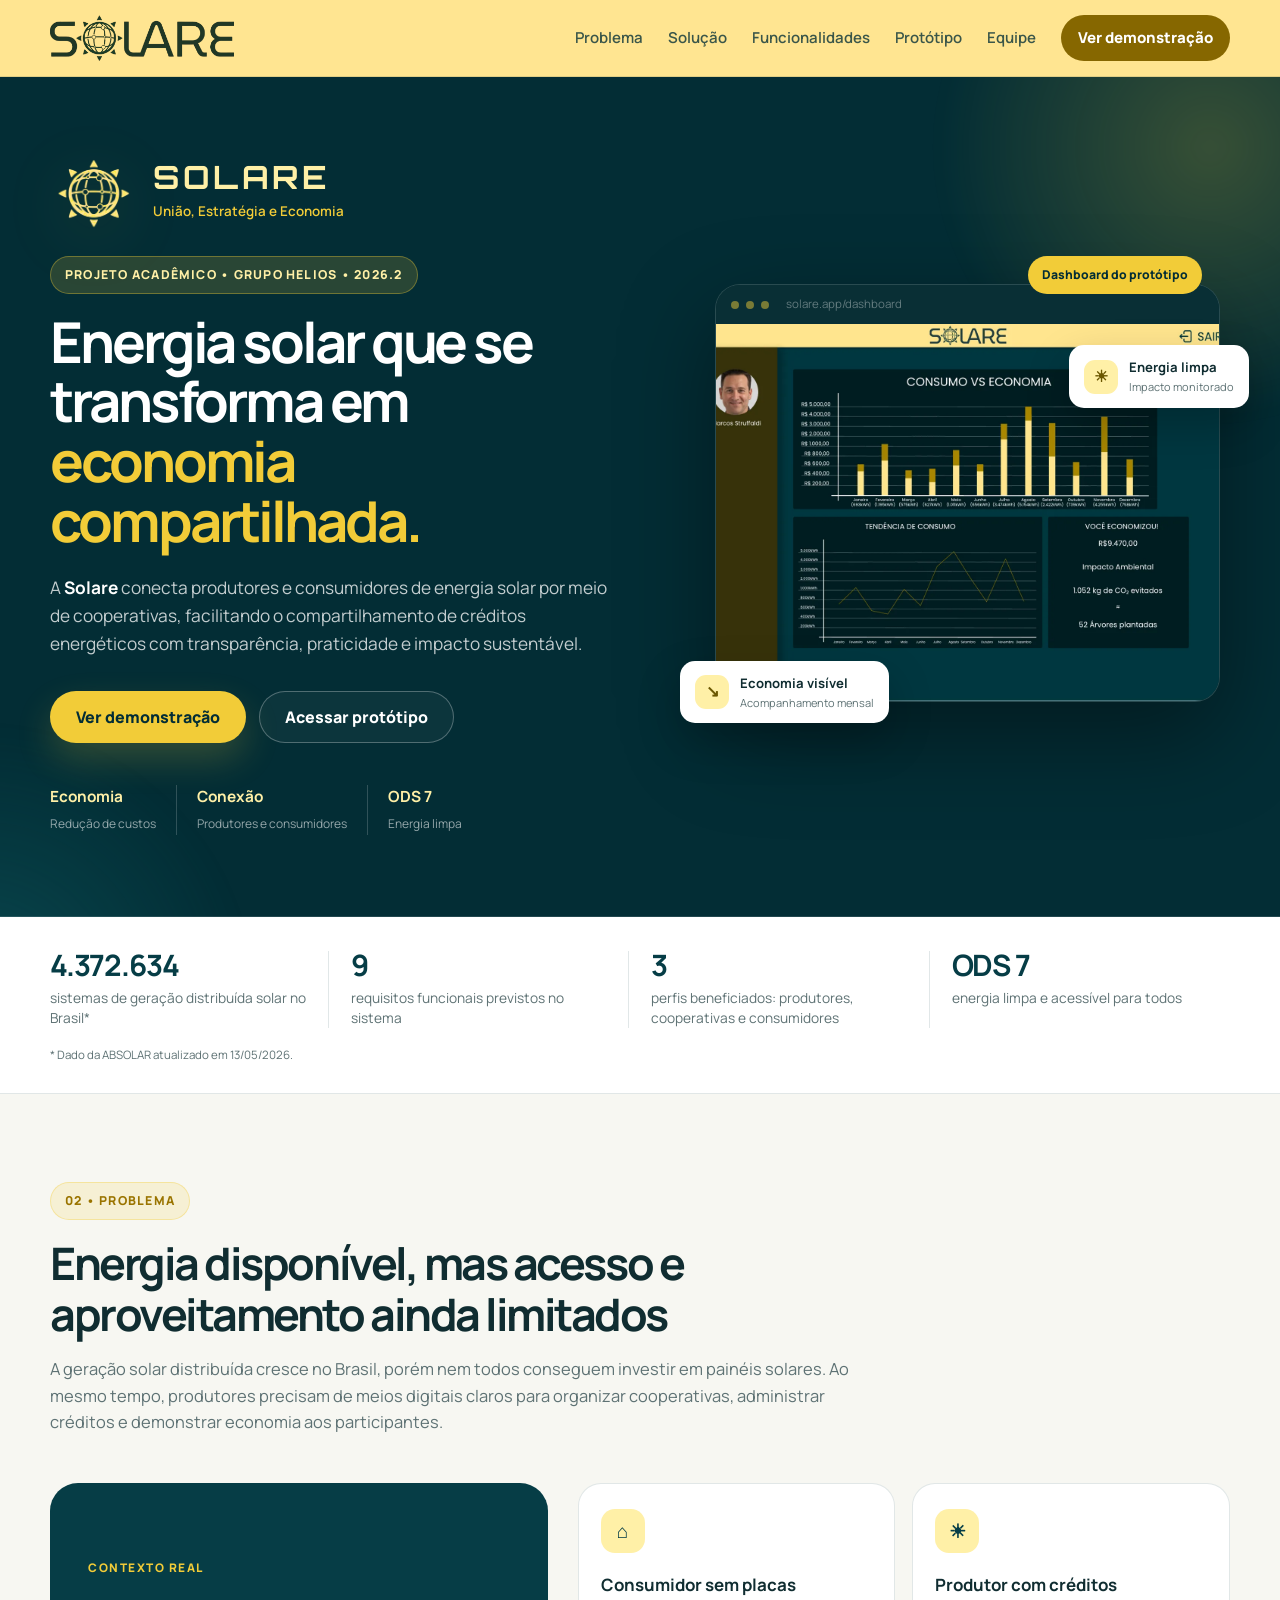
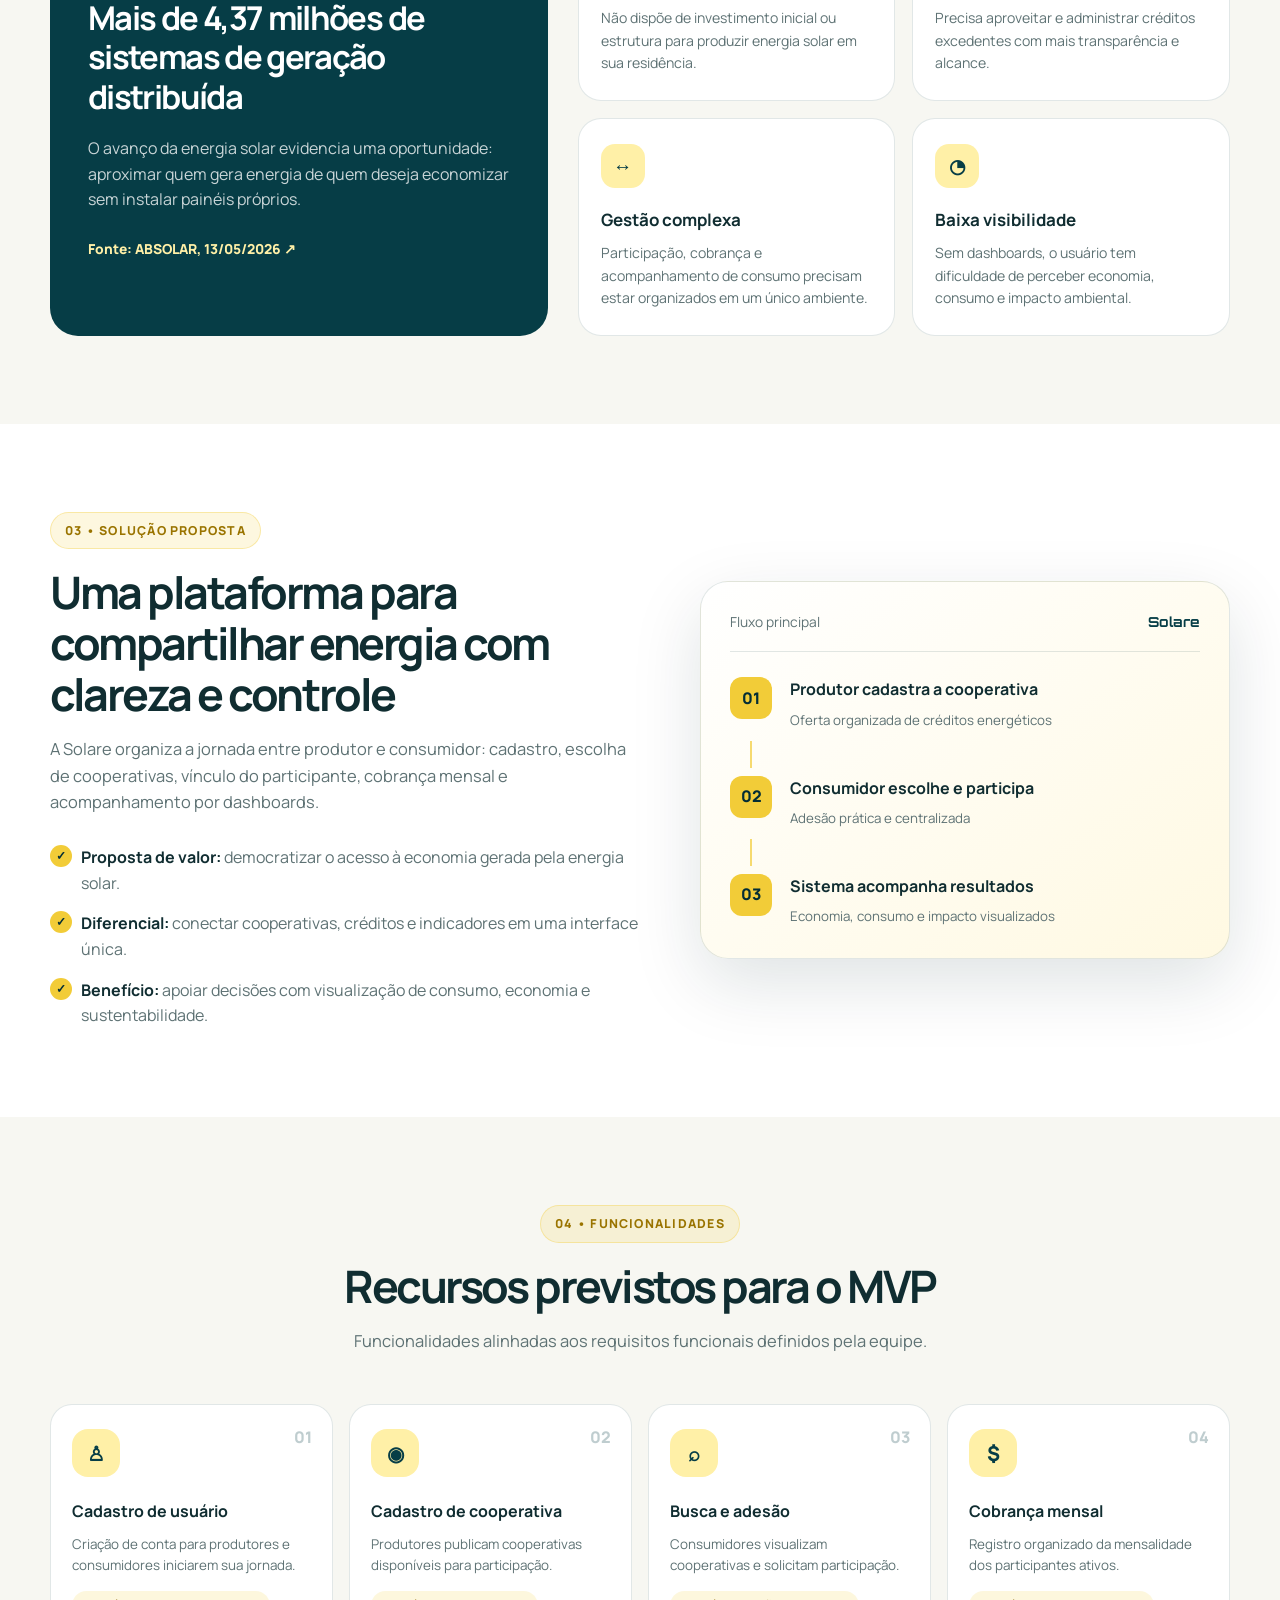
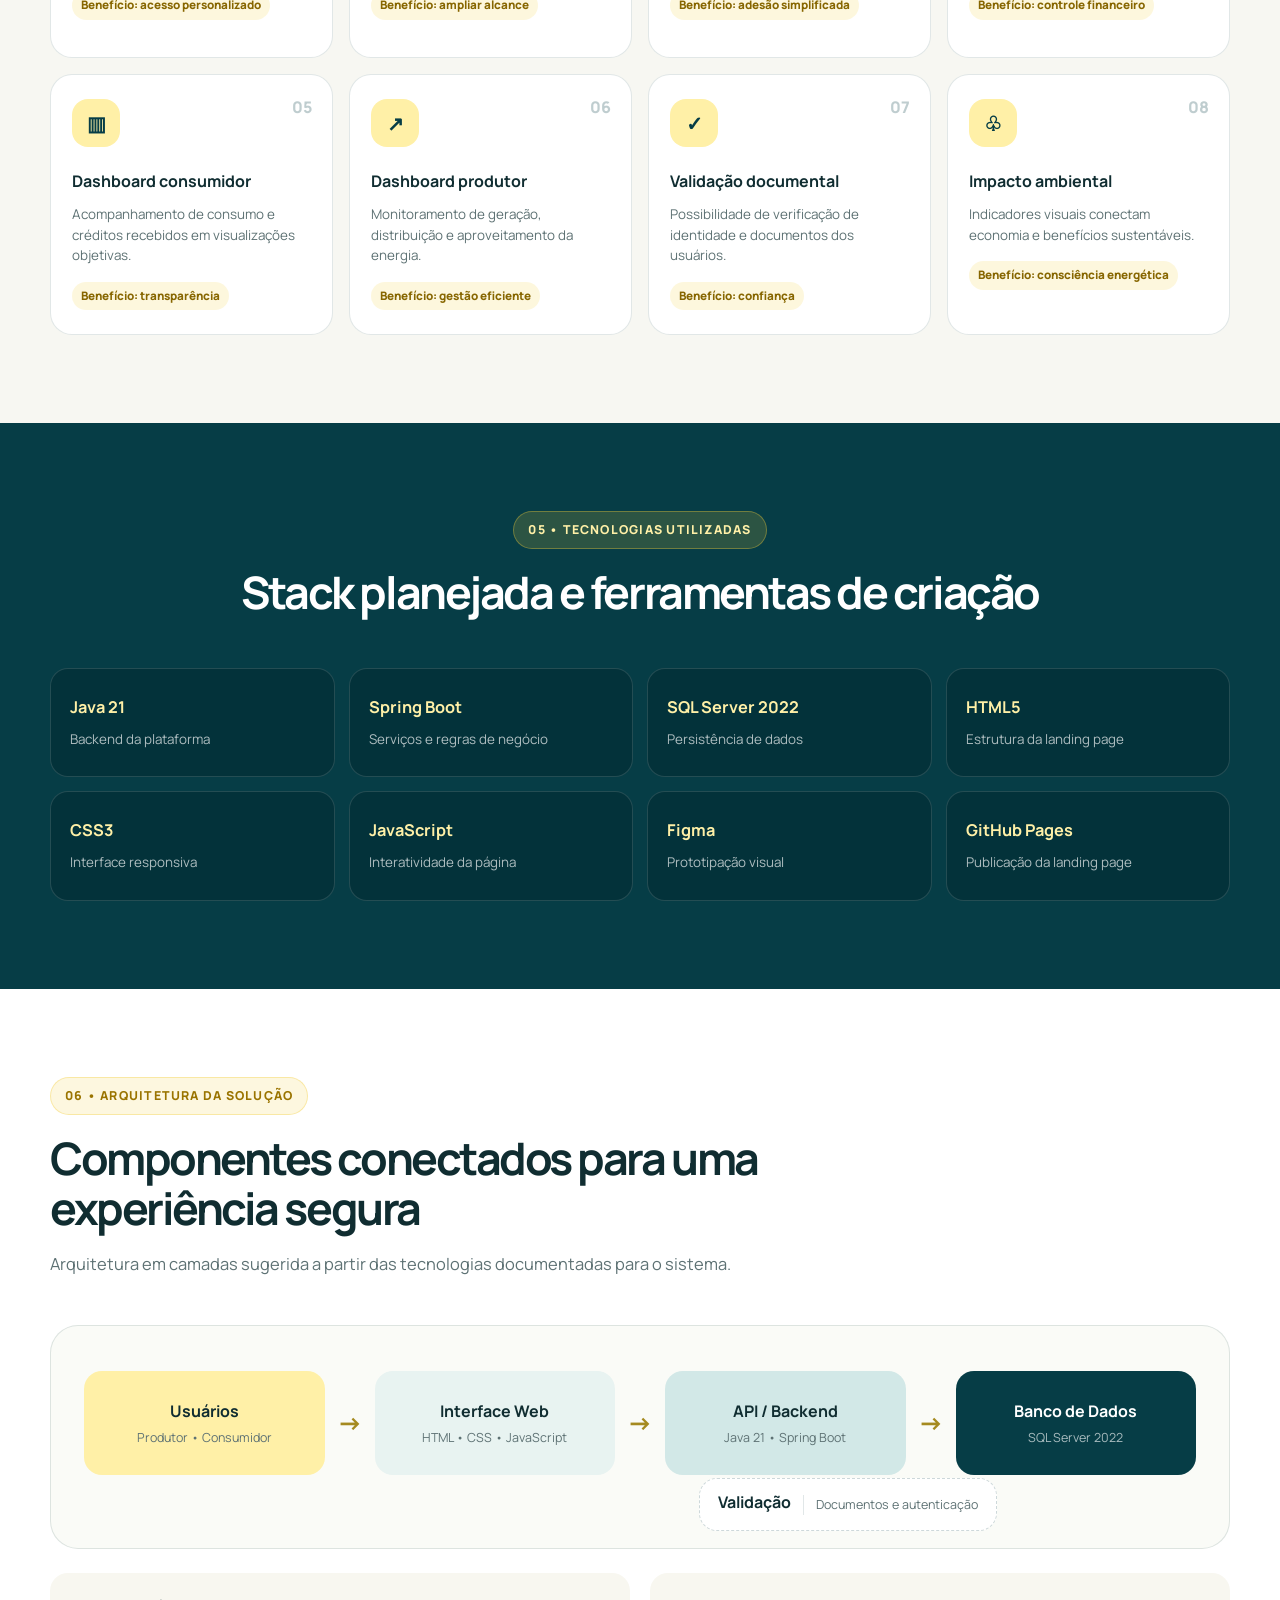
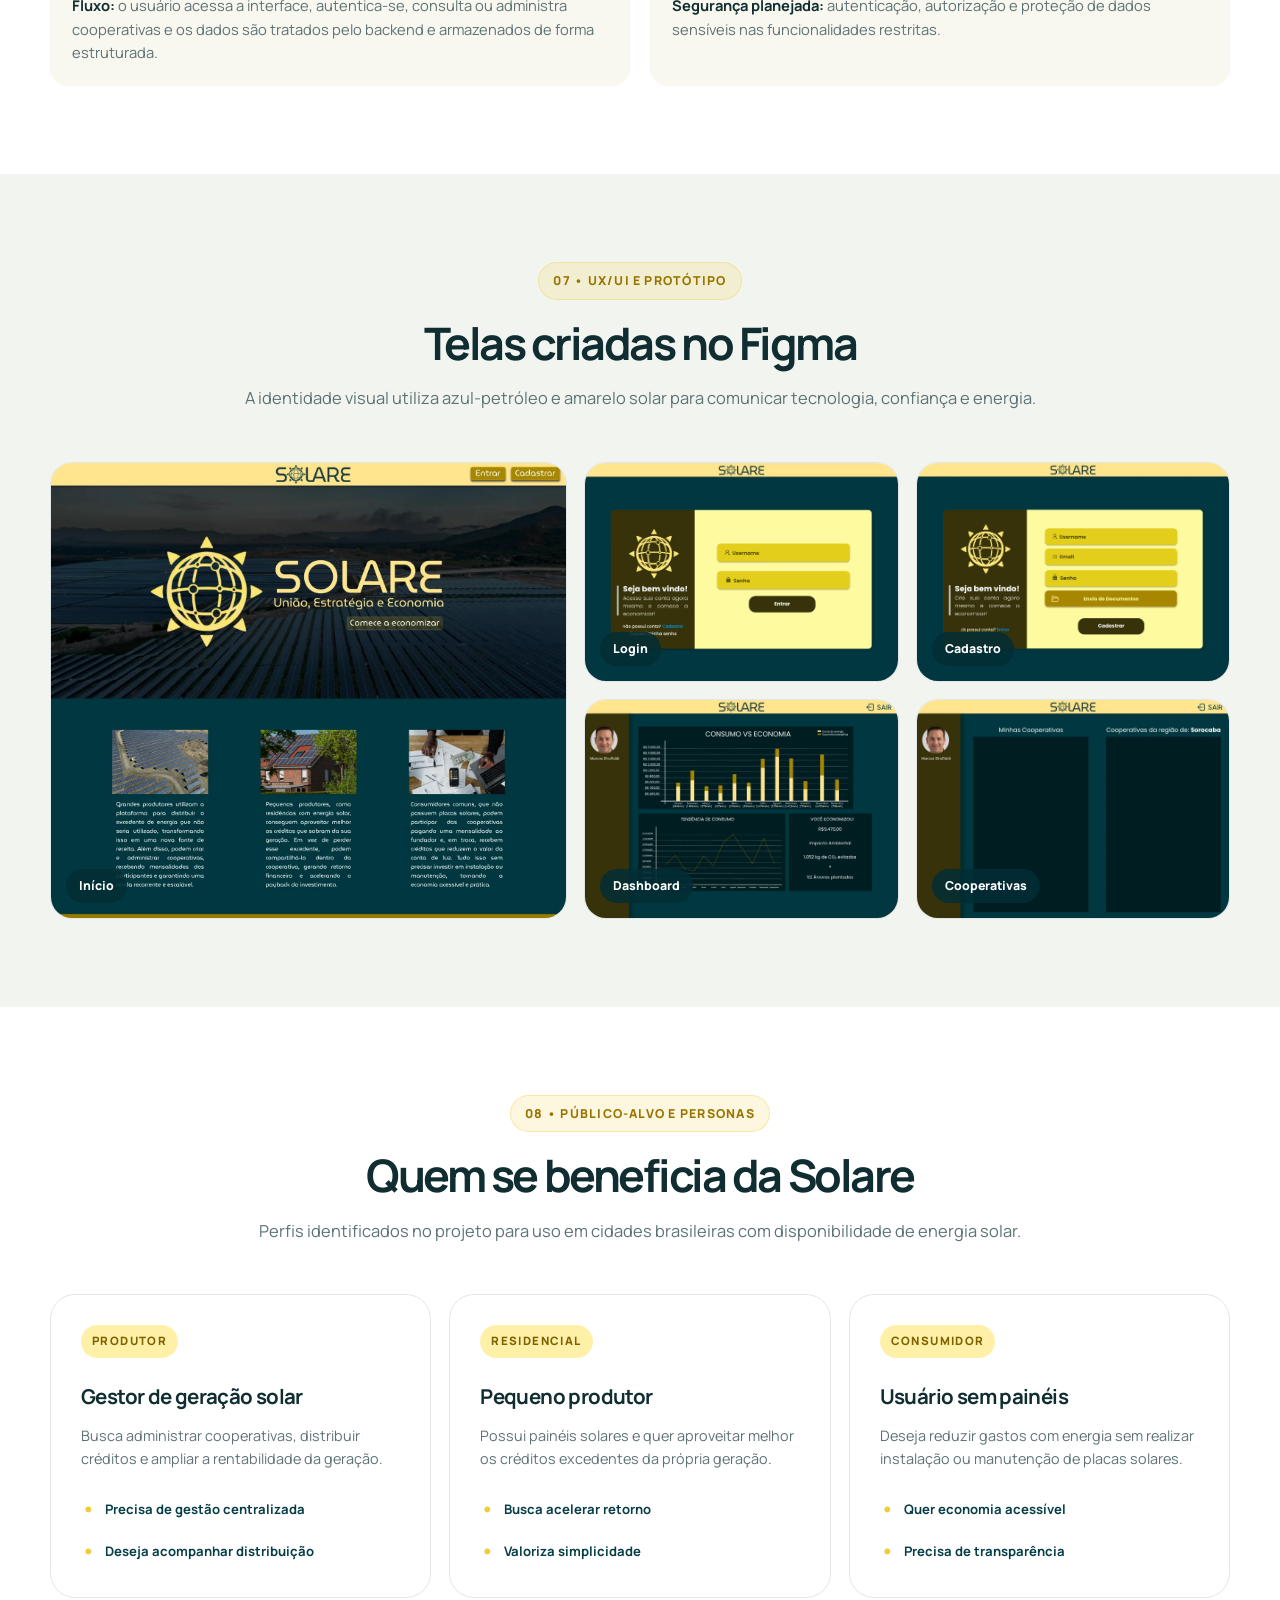
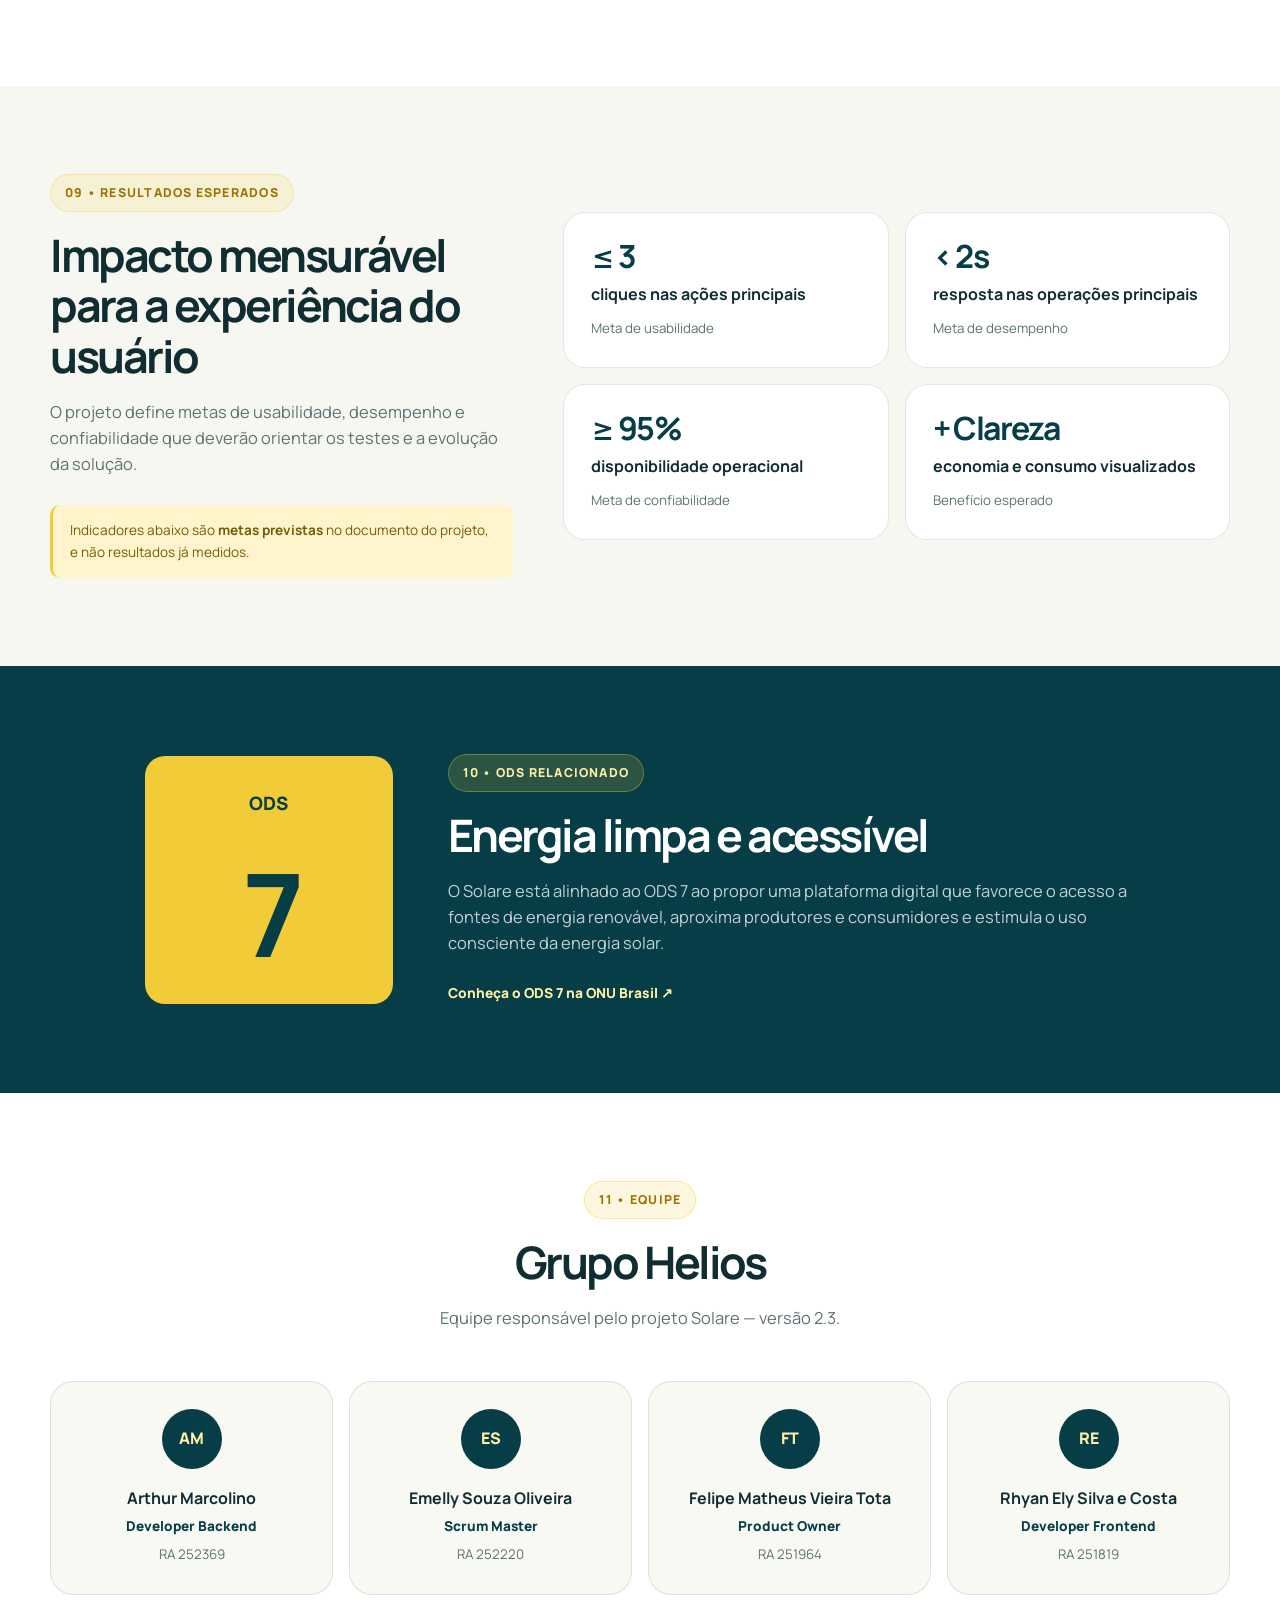
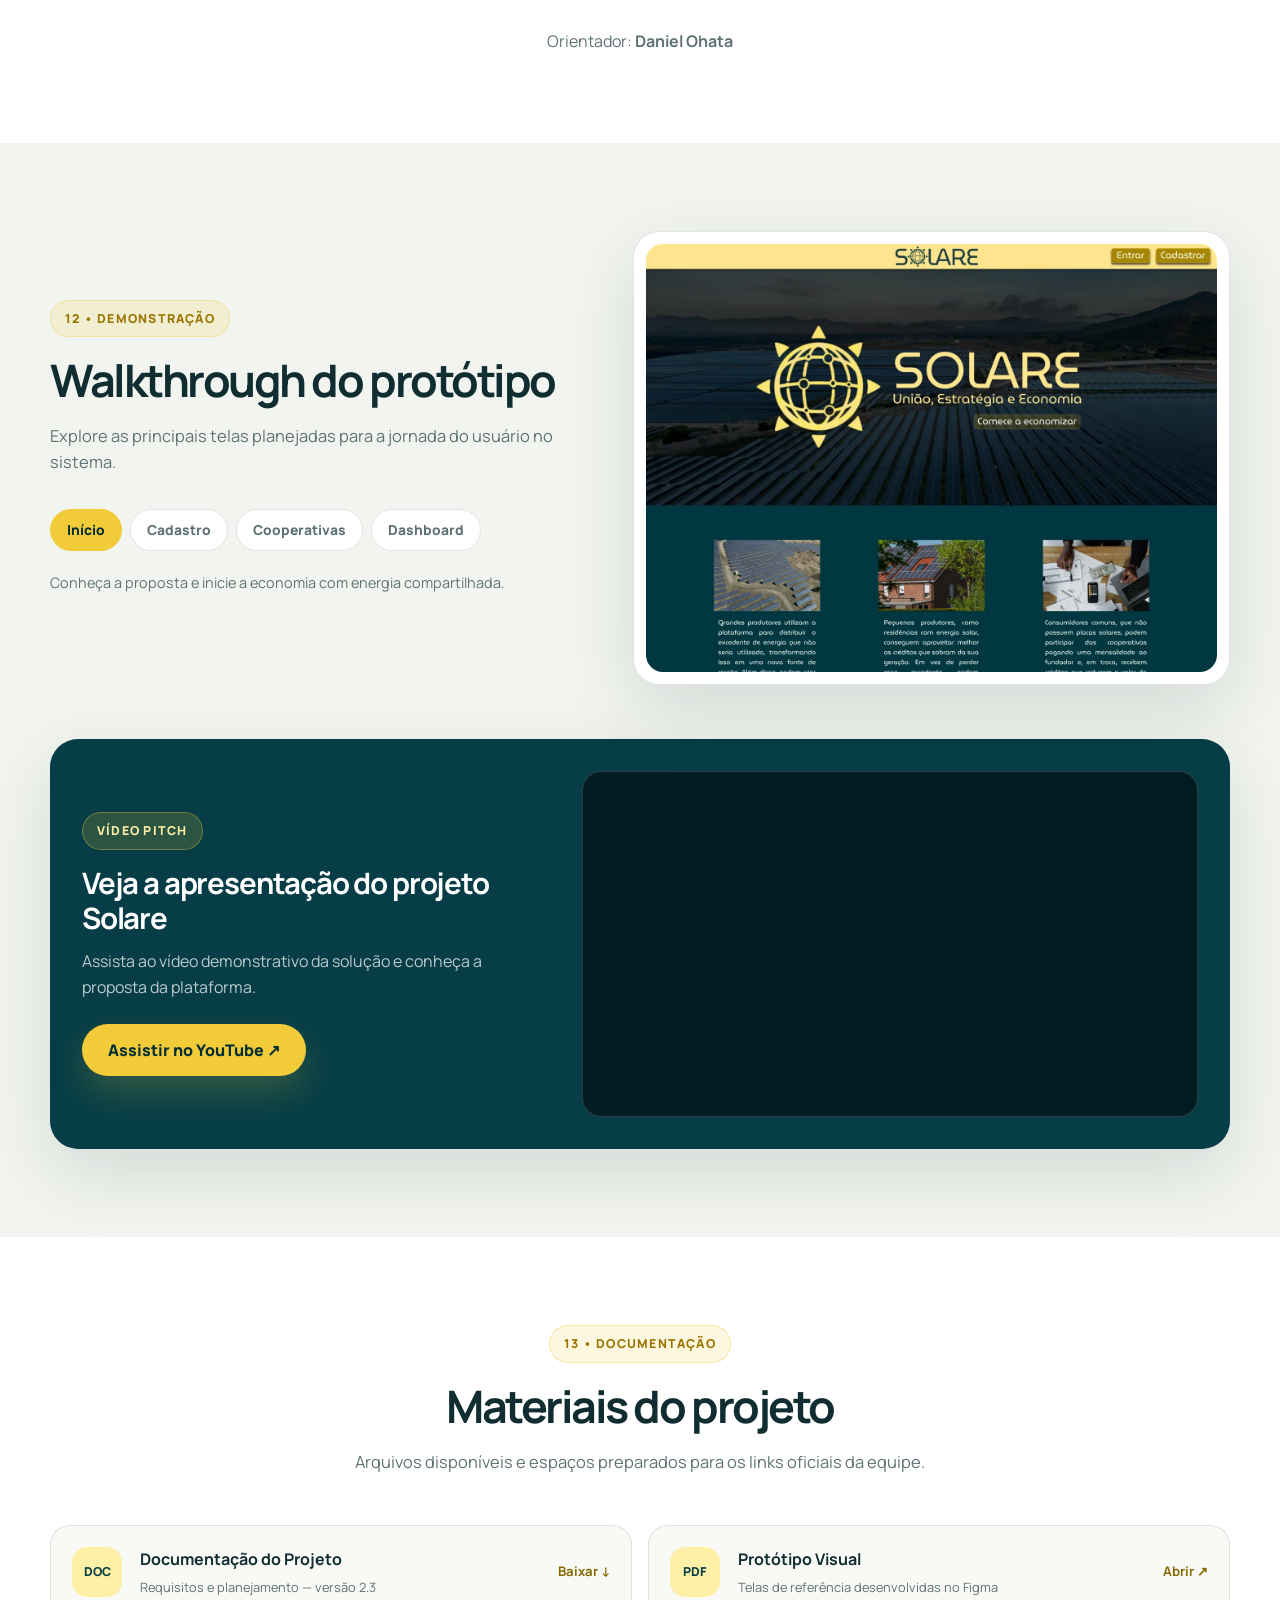
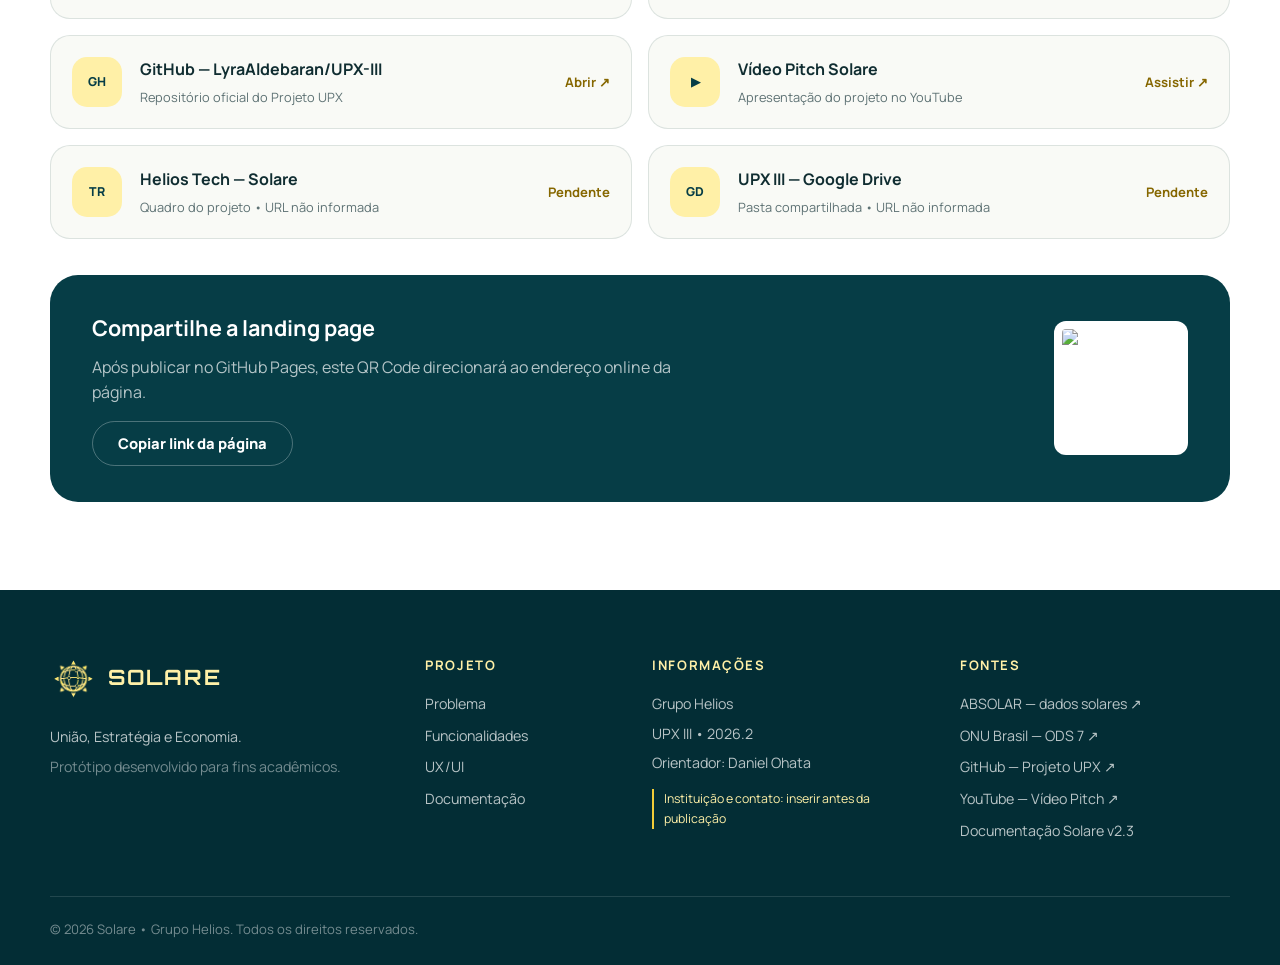
==== docs/index.html @ f6c4dd31 "fix" ====
<!DOCTYPE html>
<html lang="pt-BR">
<head>
  <meta charset="UTF-8">
  <meta name="viewport" content="width=device-width, initial-scale=1.0">
  <meta name="theme-color" content="#073b43">
  <meta name="description" content="Solare — plataforma acadêmica de conexão entre produtores e consumidores de energia solar por meio de cooperativas e créditos energéticos.">
  <title>Solare | Energia compartilhada, economia acessível</title>
  <link rel="preconnect" href="https://fonts.googleapis.com">
  <link rel="preconnect" href="https://fonts.gstatic.com" crossorigin>
  <link href="https://fonts.googleapis.com/css2?family=Manrope:wght@400;500;600;700;800&family=Orbitron:wght@600;700&display=swap" rel="stylesheet">
  <link rel="icon" type="image/png" href="assets/imagens/simbolo-solare.png">
  <link rel="stylesheet" href="style.css">
</head>
<body>
  <a class="skip-link" href="#conteudo">Pular para o conteúdo</a>

  <header class="header" id="topo">
    <div class="container nav-container">
      <a class="brand" href="#inicio" aria-label="Solare - ir para o início">
        <img class="brand-logo" src="assets/imagens/logotipo-solare.svg" alt="Solare">
      </a>
      <button class="menu-button" id="menuButton" aria-expanded="false" aria-controls="mainNav" aria-label="Abrir menu">
        <span></span><span></span><span></span>
      </button>
      <nav class="nav" id="mainNav" aria-label="Navegação principal">
        <a href="#problema">Problema</a>
        <a href="#solucao">Solução</a>
        <a href="#funcionalidades">Funcionalidades</a>
        <a href="#prototipo">Protótipo</a>
        <a href="#equipe">Equipe</a>
        <a class="nav-cta" href="#demonstracao">Ver demonstração</a>
      </nav>
    </div>
  </header>

  <main id="conteudo">
    <!-- 1. MAIN SECTION -->
    <section class="hero" id="inicio">
      <div class="hero-glow glow-one"></div>
      <div class="hero-glow glow-two"></div>
      <div class="container hero-grid">
        <div class="hero-content reveal">
          <div class="hero-lockup" aria-label="Solare — União, Estratégia e Economia">
            <img src="assets/imagens/simbolo-solare.png" alt="" aria-hidden="true">
            <div>
              <strong>SOLARE</strong>
              <small>União, Estratégia e Economia</small>
            </div>
          </div>
          <span class="eyebrow">Projeto acadêmico • Grupo Helios • 2026.2</span>
          <h1>Energia solar que se transforma em <span>economia compartilhada.</span></h1>
          <p class="hero-description">
            A <strong>Solare</strong> conecta produtores e consumidores de energia solar por meio de cooperativas,
            facilitando o compartilhamento de créditos energéticos com transparência, praticidade e impacto sustentável.
          </p>
          <div class="hero-actions">
            <a class="button primary" href="#demonstracao">Ver demonstração</a>
            <a class="button ghost" href="Frontend">Acessar protótipo</a>
          </div>
          <div class="hero-trust" aria-label="Objetivos do projeto">
            <div><strong>Economia</strong><small>Redução de custos</small></div>
            <div><strong>Conexão</strong><small>Produtores e consumidores</small></div>
            <div><strong>ODS 7</strong><small>Energia limpa</small></div>
          </div>
        </div>

        <div class="app-preview reveal">
          <div class="preview-badge">Dashboard do protótipo</div>
          <div class="browser-frame">
            <div class="browser-top"><i></i><i></i><i></i><span>solare.app/dashboard</span></div>
            <img src="assets/imagens/prototipo-dashboard.webp" alt="Tela do protótipo Solare mostrando dashboard de consumo, economia e impacto ambiental.">
          </div>
          <div class="floating-card saving">
            <span class="icon-pill">↘</span>
            <div><strong>Economia visível</strong><small>Acompanhamento mensal</small></div>
          </div>
          <div class="floating-card clean">
            <span class="icon-pill">☀</span>
            <div><strong>Energia limpa</strong><small>Impacto monitorado</small></div>
          </div>
        </div>
      </div>
    </section>

    <section class="context-numbers" aria-label="Indicadores de contexto">
      <div class="container numbers-grid reveal">
        <article>
          <strong data-counter="4372634">4.372.634</strong>
          <p>sistemas de geração distribuída solar no Brasil*</p>
        </article>
        <article>
          <strong>9</strong>
          <p>requisitos funcionais previstos no sistema</p>
        </article>
        <article>
          <strong>3</strong>
          <p>perfis beneficiados: produtores, cooperativas e consumidores</p>
        </article>
        <article>
          <strong>ODS 7</strong>
          <p>energia limpa e acessível para todos</p>
        </article>
      </div>
      <p class="source-note container">* Dado da ABSOLAR atualizado em 13/05/2026.</p>
    </section>

    <!-- 2. PROBLEMA -->
    <section class="section problem" id="problema">
      <div class="container">
        <div class="section-heading reveal">
          <span class="eyebrow">02 • Problema</span>
          <h2>Energia disponível, mas acesso e aproveitamento ainda limitados</h2>
          <p>
            A geração solar distribuída cresce no Brasil, porém nem todos conseguem investir em painéis solares.
            Ao mesmo tempo, produtores precisam de meios digitais claros para organizar cooperativas,
            administrar créditos e demonstrar economia aos participantes.
          </p>
        </div>

        <div class="problem-layout">
          <article class="impact-card reveal">
            <span class="card-label">Contexto real</span>
            <h3>Mais de 4,37 milhões de sistemas de geração distribuída</h3>
            <p>
              O avanço da energia solar evidencia uma oportunidade: aproximar quem gera energia de quem deseja
              economizar sem instalar painéis próprios.
            </p>
            <a class="inline-link" href="https://www.absolar.org.br/" target="_blank" rel="noopener">Fonte: ABSOLAR, 13/05/2026 ↗</a>
          </article>

          <div class="pain-grid">
            <article class="pain-card reveal">
              <div class="pain-icon">⌂</div>
              <h3>Consumidor sem placas</h3>
              <p>Não dispõe de investimento inicial ou estrutura para produzir energia solar em sua residência.</p>
            </article>
            <article class="pain-card reveal">
              <div class="pain-icon">☀</div>
              <h3>Produtor com créditos</h3>
              <p>Precisa aproveitar e administrar créditos excedentes com mais transparência e alcance.</p>
            </article>
            <article class="pain-card reveal">
              <div class="pain-icon">↔</div>
              <h3>Gestão complexa</h3>
              <p>Participação, cobrança e acompanhamento de consumo precisam estar organizados em um único ambiente.</p>
            </article>
            <article class="pain-card reveal">
              <div class="pain-icon">◔</div>
              <h3>Baixa visibilidade</h3>
              <p>Sem dashboards, o usuário tem dificuldade de perceber economia, consumo e impacto ambiental.</p>
            </article>
          </div>
        </div>
      </div>
    </section>

    <!-- 3. SOLUÇÃO PROPOSTA -->
    <section class="section solution" id="solucao">
      <div class="container solution-grid">
        <div class="solution-content reveal">
          <span class="eyebrow">03 • Solução proposta</span>
          <h2>Uma plataforma para compartilhar energia com clareza e controle</h2>
          <p>
            A Solare organiza a jornada entre produtor e consumidor: cadastro, escolha de cooperativas,
            vínculo do participante, cobrança mensal e acompanhamento por dashboards.
          </p>
          <ul class="benefits">
            <li><strong>Proposta de valor:</strong> democratizar o acesso à economia gerada pela energia solar.</li>
            <li><strong>Diferencial:</strong> conectar cooperativas, créditos e indicadores em uma interface única.</li>
            <li><strong>Benefício:</strong> apoiar decisões com visualização de consumo, economia e sustentabilidade.</li>
          </ul>
        </div>
        <div class="journey-card reveal" aria-label="Fluxo resumido da solução">
          <div class="journey-header"><span>Fluxo principal</span><strong>Solare</strong></div>
          <div class="journey-item"><span class="number">01</span><div><strong>Produtor cadastra a cooperativa</strong><small>Oferta organizada de créditos energéticos</small></div></div>
          <div class="journey-line"></div>
          <div class="journey-item"><span class="number">02</span><div><strong>Consumidor escolhe e participa</strong><small>Adesão prática e centralizada</small></div></div>
          <div class="journey-line"></div>
          <div class="journey-item"><span class="number">03</span><div><strong>Sistema acompanha resultados</strong><small>Economia, consumo e impacto visualizados</small></div></div>
        </div>
      </div>
    </section>

    <!-- 4. FUNCIONALIDADES -->
    <section class="section features" id="funcionalidades">
      <div class="container">
        <div class="section-heading center reveal">
          <span class="eyebrow">04 • Funcionalidades</span>
          <h2>Recursos previstos para o MVP</h2>
          <p>Funcionalidades alinhadas aos requisitos funcionais definidos pela equipe.</p>
        </div>
        <div class="features-grid">
          <article class="feature reveal"><span>01</span><div class="feature-icon">♙</div><h3>Cadastro de usuário</h3><p>Criação de conta para produtores e consumidores iniciarem sua jornada.</p><small>Benefício: acesso personalizado</small></article>
          <article class="feature reveal"><span>02</span><div class="feature-icon">◉</div><h3>Cadastro de cooperativa</h3><p>Produtores publicam cooperativas disponíveis para participação.</p><small>Benefício: ampliar alcance</small></article>
          <article class="feature reveal"><span>03</span><div class="feature-icon">⌕</div><h3>Busca e adesão</h3><p>Consumidores visualizam cooperativas e solicitam participação.</p><small>Benefício: adesão simplificada</small></article>
          <article class="feature reveal"><span>04</span><div class="feature-icon">$</div><h3>Cobrança mensal</h3><p>Registro organizado da mensalidade dos participantes ativos.</p><small>Benefício: controle financeiro</small></article>
          <article class="feature reveal"><span>05</span><div class="feature-icon">▥</div><h3>Dashboard consumidor</h3><p>Acompanhamento de consumo e créditos recebidos em visualizações objetivas.</p><small>Benefício: transparência</small></article>
          <article class="feature reveal"><span>06</span><div class="feature-icon">↗</div><h3>Dashboard produtor</h3><p>Monitoramento de geração, distribuição e aproveitamento da energia.</p><small>Benefício: gestão eficiente</small></article>
          <article class="feature reveal"><span>07</span><div class="feature-icon">✓</div><h3>Validação documental</h3><p>Possibilidade de verificação de identidade e documentos dos usuários.</p><small>Benefício: confiança</small></article>
          <article class="feature reveal"><span>08</span><div class="feature-icon">♧</div><h3>Impacto ambiental</h3><p>Indicadores visuais conectam economia e benefícios sustentáveis.</p><small>Benefício: consciência energética</small></article>
        </div>
      </div>
    </section>

    <!-- 5. TECNOLOGIAS UTILIZADAS -->
    <section class="section technologies" id="tecnologias">
      <div class="container">
        <div class="section-heading center reveal">
          <span class="eyebrow">05 • Tecnologias utilizadas</span>
          <h2>Stack planejada e ferramentas de criação</h2>
        </div>
        <div class="tech-grid reveal">
          <article><strong>Java 21</strong><span>Backend da plataforma</span></article>
          <article><strong>Spring Boot</strong><span>Serviços e regras de negócio</span></article>
          <article><strong>SQL Server 2022</strong><span>Persistência de dados</span></article>
          <article><strong>HTML5</strong><span>Estrutura da landing page</span></article>
          <article><strong>CSS3</strong><span>Interface responsiva</span></article>
          <article><strong>JavaScript</strong><span>Interatividade da página</span></article>
          <article><strong>Figma</strong><span>Prototipação visual</span></article>
          <article><strong>GitHub Pages</strong><span>Publicação da landing page</span></article>
        </div>
      </div>
    </section>

    <!-- 6. ARQUITETURA -->
    <section class="section architecture" id="arquitetura">
      <div class="container">
        <div class="section-heading reveal">
          <span class="eyebrow">06 • Arquitetura da solução</span>
          <h2>Componentes conectados para uma experiência segura</h2>
          <p>Arquitetura em camadas sugerida a partir das tecnologias documentadas para o sistema.</p>
        </div>
        <div class="architecture-box reveal">
          <div class="architecture-node users"><strong>Usuários</strong><small>Produtor • Consumidor</small></div>
          <div class="architecture-arrow">→</div>
          <div class="architecture-node interface"><strong>Interface Web</strong><small>HTML • CSS • JavaScript</small></div>
          <div class="architecture-arrow">→</div>
          <div class="architecture-node api"><strong>API / Backend</strong><small>Java 21 • Spring Boot</small></div>
          <div class="architecture-arrow">→</div>
          <div class="architecture-node data"><strong>Banco de Dados</strong><small>SQL Server 2022</small></div>
          <div class="architecture-node extra"><strong>Validação</strong><small>Documentos e autenticação</small></div>
        </div>
        <div class="architecture-details reveal">
          <p><strong>Fluxo:</strong> o usuário acessa a interface, autentica-se, consulta ou administra cooperativas e os dados são tratados pelo backend e armazenados de forma estruturada.</p>
          <p><strong>Segurança planejada:</strong> autenticação, autorização e proteção de dados sensíveis nas funcionalidades restritas.</p>
        </div>
      </div>
    </section>

    <!-- 7. UX/UI E PROTÓTIPOS -->
    <section class="section prototype" id="prototipo">
      <div class="container">
        <div class="section-heading center reveal">
          <span class="eyebrow">07 • UX/UI e protótipo</span>
          <h2>Telas criadas no Figma</h2>
          <p>A identidade visual utiliza azul-petróleo e amarelo solar para comunicar tecnologia, confiança e energia.</p>
        </div>
        <div class="gallery">
          <button class="gallery-card large reveal" data-image="assets/imagens/prototipo-home.webp" data-title="Landing inicial do protótipo">
            <img src="assets/imagens/prototipo-home.webp" alt="Página inicial do protótipo Solare.">
            <span>Início</span>
          </button>
          <button class="gallery-card reveal" data-image="assets/imagens/prototipo-login.webp" data-title="Tela de login">
            <img src="assets/imagens/prototipo-login.webp" alt="Tela de login do protótipo Solare.">
            <span>Login</span>
          </button>
          <button class="gallery-card reveal" data-image="assets/imagens/prototipo-cadastro.webp" data-title="Tela de cadastro">
            <img src="assets/imagens/prototipo-cadastro.webp" alt="Tela de cadastro do protótipo Solare.">
            <span>Cadastro</span>
          </button>
          <button class="gallery-card reveal" data-image="assets/imagens/prototipo-dashboard.webp" data-title="Dashboard de economia">
            <img src="assets/imagens/prototipo-dashboard.webp" alt="Dashboard de consumo e economia do protótipo Solare.">
            <span>Dashboard</span>
          </button>
          <button class="gallery-card reveal" data-image="assets/imagens/prototipo-cooperativas.webp" data-title="Tela de cooperativas">
            <img src="assets/imagens/prototipo-cooperativas.webp" alt="Tela de cooperativas do protótipo Solare.">
            <span>Cooperativas</span>
          </button>
        </div>
      </div>
    </section>

    <!-- 8. PÚBLICO-ALVO E PERSONAS -->
    <section class="section audience" id="publico">
      <div class="container">
        <div class="section-heading center reveal">
          <span class="eyebrow">08 • Público-alvo e personas</span>
          <h2>Quem se beneficia da Solare</h2>
          <p>Perfis identificados no projeto para uso em cidades brasileiras com disponibilidade de energia solar.</p>
        </div>
        <div class="audience-grid">
          <article class="persona reveal">
            <span class="persona-tag">Produtor</span>
            <h3>Gestor de geração solar</h3>
            <p>Busca administrar cooperativas, distribuir créditos e ampliar a rentabilidade da geração.</p>
            <ul><li>Precisa de gestão centralizada</li><li>Deseja acompanhar distribuição</li></ul>
          </article>
          <article class="persona reveal">
            <span class="persona-tag">Residencial</span>
            <h3>Pequeno produtor</h3>
            <p>Possui painéis solares e quer aproveitar melhor os créditos excedentes da própria geração.</p>
            <ul><li>Busca acelerar retorno</li><li>Valoriza simplicidade</li></ul>
          </article>
          <article class="persona reveal">
            <span class="persona-tag">Consumidor</span>
            <h3>Usuário sem painéis</h3>
            <p>Deseja reduzir gastos com energia sem realizar instalação ou manutenção de placas solares.</p>
            <ul><li>Quer economia acessível</li><li>Precisa de transparência</li></ul>
          </article>
        </div>
      </div>
    </section>

    <!-- 9. RESULTADOS ESPERADOS -->
    <section class="section expected" id="resultados">
      <div class="container expected-grid">
        <div class="expected-content reveal">
          <span class="eyebrow">09 • Resultados esperados</span>
          <h2>Impacto mensurável para a experiência do usuário</h2>
          <p>
            O projeto define metas de usabilidade, desempenho e confiabilidade que deverão orientar os testes e a evolução da solução.
          </p>
          <p class="notice">Indicadores abaixo são <strong>metas previstas</strong> no documento do projeto, e não resultados já medidos.</p>
        </div>
        <div class="goals-grid">
          <article class="goal reveal"><strong>≤ 3</strong><span>cliques nas ações principais</span><small>Meta de usabilidade</small></article>
          <article class="goal reveal"><strong>&lt; 2s</strong><span>resposta nas operações principais</span><small>Meta de desempenho</small></article>
          <article class="goal reveal"><strong>≥ 95%</strong><span>disponibilidade operacional</span><small>Meta de confiabilidade</small></article>
          <article class="goal reveal"><strong>+ Clareza</strong><span>economia e consumo visualizados</span><small>Benefício esperado</small></article>
        </div>
      </div>
    </section>

    <!-- 10. ODS -->
    <section class="section ods" id="ods">
      <div class="container ods-grid">
        <div class="ods-number reveal"><span>ODS</span><strong>7</strong></div>
        <div class="ods-text reveal">
          <span class="eyebrow">10 • ODS relacionado</span>
          <h2>Energia limpa e acessível</h2>
          <p>
            O Solare está alinhado ao ODS 7 ao propor uma plataforma digital que favorece o acesso a fontes de energia renovável,
            aproxima produtores e consumidores e estimula o uso consciente da energia solar.
          </p>
          <a class="inline-link light" href="https://brasil.un.org/pt-br/sdgs/7" target="_blank" rel="noopener">Conheça o ODS 7 na ONU Brasil ↗</a>
        </div>
      </div>
    </section>

    <!-- 11. EQUIPE -->
    <section class="section team" id="equipe">
      <div class="container">
        <div class="section-heading center reveal">
          <span class="eyebrow">11 • Equipe</span>
          <h2>Grupo Helios</h2>
          <p>Equipe responsável pelo projeto Solare — versão 2.3.</p>
        </div>
        <div class="team-grid">
          <article class="member reveal"><div class="avatar">AM</div><h3>Arthur Marcolino</h3><p>Developer Backend</p><small>RA 252369</small></article>
          <article class="member reveal"><div class="avatar">ES</div><h3>Emelly Souza Oliveira</h3><p>Scrum Master</p><small>RA 252220</small></article>
          <article class="member reveal"><div class="avatar">FT</div><h3>Felipe Matheus Vieira Tota</h3><p>Product Owner</p><small>RA 251964</small></article>
          <article class="member reveal"><div class="avatar">RE</div><h3>Rhyan Ely Silva e Costa</h3><p>Developer Frontend</p><small>RA 251819</small></article>
        </div>
        <p class="team-advisor reveal">Orientador: <strong>Daniel Ohata</strong></p>
      </div>
    </section>

    <!-- 12. DEMONSTRAÇÃO -->
    <section class="section demonstration" id="demonstracao">
      <div class="container demo-grid">
        <div class="demo-copy reveal">
          <span class="eyebrow">12 • Demonstração</span>
          <h2>Walkthrough do protótipo</h2>
          <p>Explore as principais telas planejadas para a jornada do usuário no sistema.</p>
          <div class="demo-tabs" role="tablist" aria-label="Telas da demonstração">
            <button class="demo-tab active" role="tab" aria-selected="true" data-screen="assets/imagens/prototipo-home.webp" data-caption="Conheça a proposta e inicie a economia com energia compartilhada.">Início</button>
            <button class="demo-tab" role="tab" aria-selected="false" data-screen="assets/imagens/prototipo-cadastro.webp" data-caption="Cadastre-se e envie as informações necessárias para participar.">Cadastro</button>
            <button class="demo-tab" role="tab" aria-selected="false" data-screen="assets/imagens/prototipo-cooperativas.webp" data-caption="Consulte cooperativas disponíveis na sua região.">Cooperativas</button>
            <button class="demo-tab" role="tab" aria-selected="false" data-screen="assets/imagens/prototipo-dashboard.webp" data-caption="Acompanhe consumo, economia e impacto ambiental.">Dashboard</button>
          </div>
          <p class="demo-caption" id="demoCaption">Conheça a proposta e inicie a economia com energia compartilhada.</p>
        </div>
        <div class="demo-screen reveal">
          <img id="demoImage" src="assets/imagens/prototipo-home.webp" alt="Tela selecionada na demonstração do protótipo Solare.">
        </div>
      </div>
      <div class="container video-showcase reveal">
        <div class="video-copy">
          <span class="eyebrow">Vídeo pitch</span>
          <h3>Veja a apresentação do projeto Solare</h3>
          <p>Assista ao vídeo demonstrativo da solução e conheça a proposta da plataforma.</p>
          <a class="button primary" href="https://youtu.be/hnmsKJudiMI" target="_blank" rel="noopener">Assistir no YouTube ↗</a>
        </div>
        <div class="video-frame">
          <iframe
            src="https://www.youtube-nocookie.com/embed/hnmsKJudiMI"
            title="Vídeo Pitch Solare"
            loading="lazy"
            allow="accelerometer; autoplay; clipboard-write; encrypted-media; gyroscope; picture-in-picture; web-share"
            referrerpolicy="strict-origin-when-cross-origin"
            allowfullscreen></iframe>
        </div>
      </div>
    </section>

    <!-- 13. DOCUMENTAÇÃO -->
    <section class="section documents" id="documentacao">
      <div class="container">
        <div class="section-heading center reveal">
          <span class="eyebrow">13 • Documentação</span>
          <h2>Materiais do projeto</h2>
          <p>Arquivos disponíveis e espaços preparados para os links oficiais da equipe.</p>
        </div>
        <div class="docs-grid">
          <a class="document-card reveal" href="assets/docs/Documentacao_Solare.docx" download>
            <span class="document-icon">DOC</span>
            <div><h3>Documentação do Projeto</h3><p>Requisitos e planejamento — versão 2.3</p></div>
            <strong>Baixar ↓</strong>
          </a>
          <a class="document-card reveal" href="assets/docs/Prototipo_Solare.pdf" target="_blank" rel="noopener">
            <span class="document-icon">PDF</span>
            <div><h3>Protótipo Visual</h3><p>Telas de referência desenvolvidas no Figma</p></div>
            <strong>Abrir ↗</strong>
          </a>
          <a class="document-card reveal" href="https://github.com/LyraAldebaran/UPX-III" target="_blank" rel="noopener">
            <span class="document-icon">GH</span>
            <div><h3>GitHub — LyraAldebaran/UPX-III</h3><p>Repositório oficial do Projeto UPX</p></div>
            <strong>Abrir ↗</strong>
          </a>
          <a class="document-card reveal" href="https://youtu.be/hnmsKJudiMI" target="_blank" rel="noopener">
            <span class="document-icon">▶</span>
            <div><h3>Vídeo Pitch Solare</h3><p>Apresentação do projeto no YouTube</p></div>
            <strong>Assistir ↗</strong>
          </a>
          <div class="document-card pending reveal" title="Insira o endereço oficial do Trello para habilitar este acesso">
            <span class="document-icon">TR</span>
            <div><h3>Helios Tech — Solare</h3><p>Quadro do projeto • URL não informada</p></div>
            <strong>Pendente</strong>
          </div>
          <div class="document-card pending reveal" title="Insira o endereço oficial do Google Drive para habilitar este acesso">
            <span class="document-icon">GD</span>
            <div><h3>UPX III — Google Drive</h3><p>Pasta compartilhada • URL não informada</p></div>
            <strong>Pendente</strong>
          </div>
        </div>
        <div class="access-card reveal">
          <div>
            <h3>Compartilhe a landing page</h3>
            <p>Após publicar no GitHub Pages, este QR Code direcionará ao endereço online da página.</p>
            <button class="button ghost compact" id="copyLink">Copiar link da página</button>
          </div>
          <img id="qrCode" alt="QR Code de acesso à landing page Solare.">
        </div>
      </div>
    </section>
  </main>

  <!-- 14. RODAPÉ -->
  <footer class="footer">
    <div class="container footer-grid">
      <div>
        <a class="brand footer-brand footer-wordmark" href="#topo" aria-label="Solare - voltar ao topo">
          <img src="assets/imagens/simbolo-solare.png" alt="" aria-hidden="true">
          <span class="brand-name">SOLARE</span>
        </a>
        <p>União, Estratégia e Economia.</p>
        <p class="footer-note">Protótipo desenvolvido para fins acadêmicos.</p>
      </div>
      <div>
        <h3>Projeto</h3>
        <a href="#problema">Problema</a>
        <a href="#funcionalidades">Funcionalidades</a>
        <a href="#prototipo">UX/UI</a>
        <a href="#documentacao">Documentação</a>
      </div>
      <div>
        <h3>Informações</h3>
        <p>Grupo Helios</p>
        <p>UPX III • 2026.2</p>
        <p>Orientador: Daniel Ohata</p>
        <p class="placeholder">Instituição e contato: inserir antes da publicação</p>
      </div>
      <div>
        <h3>Fontes</h3>
        <a href="https://www.absolar.org.br/" target="_blank" rel="noopener">ABSOLAR — dados solares ↗</a>
        <a href="https://brasil.un.org/pt-br/sdgs/7" target="_blank" rel="noopener">ONU Brasil — ODS 7 ↗</a>
        <a href="https://github.com/LyraAldebaran/UPX-III" target="_blank" rel="noopener">GitHub — Projeto UPX ↗</a>
        <a href="https://youtu.be/hnmsKJudiMI" target="_blank" rel="noopener">YouTube — Vídeo Pitch ↗</a>
        <p>Documentação Solare v2.3</p>
      </div>
    </div>
    <div class="container copyright">© 2026 Solare • Grupo Helios. Todos os direitos reservados.</div>
  </footer>

  <dialog class="image-modal" id="imageModal">
    <button class="modal-close" id="closeModal" aria-label="Fechar visualização">×</button>
    <img id="modalImage" alt="Tela ampliada do protótipo Solare.">
    <p id="modalTitle"></p>
  </dialog>

  <script src="script.js"></script>
</body>
</html>
---- docs/style.css ----
:root {
  --navy: #032d35;
  --teal: #063d46;
  --teal-soft: #0c5660;
  --teal-card: #08323a;
  --solar: #f2cc38;
  --solar-light: #fff0a7;
  --brand-cream: #ffe58e;
  --brand-dark: #123b40;
  --sand: #fff9e7;
  --body: #f7f7f2;
  --surface: #ffffff;
  --ink: #102d31;
  --muted: #5e7274;
  --line: rgba(9, 56, 62, 0.12);
  --shadow: 0 24px 70px rgba(4, 40, 46, 0.13);
  --radius: 28px;
  --container: 1180px;
}

* { box-sizing: border-box; }
html { scroll-behavior: smooth; }
body {
  margin: 0;
  color: var(--ink);
  background: var(--body);
  font-family: "Manrope", Arial, sans-serif;
  line-height: 1.6;
}
img { display: block; max-width: 100%; }
a { color: inherit; text-decoration: none; }
button { font: inherit; color: inherit; }
.container { width: min(var(--container), calc(100% - 48px)); margin: 0 auto; }
.skip-link { position: absolute; left: -999px; top: 10px; background: var(--solar); padding: 12px 18px; z-index: 1000; border-radius: 10px; font-weight: 800; }
.skip-link:focus { left: 16px; }

.header {
  position: sticky; top: 0; z-index: 20;
  background: rgba(255, 229, 142, 0.97);
  border-bottom: 1px solid rgba(3,45,53,0.12);
  backdrop-filter: blur(16px);
}
.nav-container { min-height: 76px; display: flex; align-items: center; justify-content: space-between; gap: 28px; }
.brand { display: inline-flex; align-items: center; gap: 12px; color: var(--solar-light); }
.brand-logo { width: clamp(135px, 16vw, 184px); height: auto; mix-blend-mode: multiply; }
.brand-name { font-family: "Orbitron", sans-serif; font-size: 1.32rem; letter-spacing: .1em; font-weight: 700; }
.sun-logo { width: 36px; height: 36px; border: 2px solid var(--solar); border-radius: 50%; position: relative; display: inline-grid; place-items: center; }
.sun-logo::before { content: ""; position: absolute; inset: -8px; background: repeating-conic-gradient(from 0deg, var(--solar) 0deg 8deg, transparent 8deg 45deg); clip-path: polygon(42% 0,58% 0,60% 22%,77% 7%,88% 18%,72% 35%,100% 42%,100% 58%,75% 59%,92% 80%,80% 92%,60% 74%,58% 100%,42% 100%,40% 76%,20% 92%,8% 80%,25% 60%,0 58%,0 42%,26% 40%,8% 20%,20% 8%,40% 25%); z-index: -1; }
.sun-logo span { width: 11px; height: 11px; border: 2px solid var(--solar); border-radius: 50%; }
.nav { display: flex; align-items: center; gap: 25px; color: rgba(3,45,53,.78); font-size: .94rem; font-weight: 600; }
.nav a:hover, .nav a.active { color: #7e5f00; }
.nav-cta { padding: 11px 17px; border-radius: 999px; background: #866700; color: #fff !important; font-weight: 800; }
.menu-button { display: none; width: 46px; height: 46px; border: 1px solid rgba(3,45,53,.22); background: transparent; border-radius: 13px; padding: 12px; }
.menu-button span { display: block; height: 2px; background: var(--navy); margin: 5px 0; border-radius: 2px; }

.hero { position: relative; overflow: hidden; background: var(--navy); color: #fff; padding: 76px 0 82px; }
.hero::after { content:""; position:absolute; bottom:0; left:0; right:0; height: 1px; background: rgba(255,255,255,.12); }
.hero-glow { position: absolute; border-radius: 50%; filter: blur(10px); pointer-events:none; }
.glow-one { width: 580px; height: 580px; right: -220px; top: -220px; background: radial-gradient(circle, rgba(242,204,56,.22), transparent 67%); }
.glow-two { width: 560px; height: 560px; left: -300px; bottom: -360px; background: radial-gradient(circle, rgba(22,129,134,.32), transparent 68%); }
.hero-grid { display: grid; grid-template-columns: 1.02fr .98fr; align-items: center; gap: 58px; position: relative; z-index:1; }
.eyebrow { display: inline-flex; align-items: center; gap: 7px; color: #9a7400; background: rgba(242,204,56,.16); border: 1px solid rgba(242,204,56,.35); border-radius: 999px; font-size: .77rem; font-weight: 800; letter-spacing: .1em; text-transform: uppercase; padding: 8px 14px; margin-bottom: 18px; }
.hero .eyebrow, .ods .eyebrow { color: var(--solar-light); }
.hero-lockup { display:flex; align-items:center; gap:17px; margin-bottom:25px; }
.hero-lockup img { width: clamp(64px, 7vw, 86px); height: auto; filter: drop-shadow(0 12px 32px rgba(242,204,56,.18)); }
.hero-lockup strong { display:block; font-family:"Orbitron", sans-serif; letter-spacing:.11em; font-size: clamp(1.72rem, 2.5vw, 2.36rem); color: var(--solar-light); line-height:1.05; }
.hero-lockup small { display:block; margin-top:6px; color: var(--solar); font-size:.84rem; font-weight:600; }
.hero h1 { font-size: clamp(2.7rem, 4.4vw, 4.65rem); line-height: 1.06; letter-spacing: -.055em; margin: 0 0 24px; max-width: 620px; }
.hero h1 span { color: var(--solar); }
.hero-description { color: rgba(255,255,255,.76); max-width: 580px; font-size: 1.08rem; margin: 0 0 34px; }
.hero-description strong { color: #fff; }
.hero-actions { display: flex; flex-wrap: wrap; gap: 13px; margin-bottom: 42px; }
.button { min-height: 52px; display:inline-flex; align-items:center; justify-content:center; border-radius: 999px; padding: 0 25px; font-weight:800; border: 1px solid transparent; transition: transform .2s, box-shadow .2s, border-color .2s; cursor:pointer; }
.button:hover { transform: translateY(-2px); }
.button.primary { color: var(--navy); background: var(--solar); box-shadow: 0 16px 36px rgba(242,204,56,.2); }
.button.ghost { color: #fff; border-color: rgba(255,255,255,.28); background: rgba(255,255,255,.04); }
.button.compact { min-height: 45px; font-size: .92rem; margin-top: 15px; color: var(--teal); border-color: rgba(6,61,70,.2); background: transparent; }
.hero-trust { display: flex; gap: 20px; }
.hero-trust div { padding-right: 20px; border-right: 1px solid rgba(255,255,255,.18); }
.hero-trust div:last-child { border: 0; }
.hero-trust strong { display:block; color: var(--solar-light); font-size: .96rem; }
.hero-trust small { color: rgba(255,255,255,.58); font-size: .75rem; }
.app-preview { position: relative; padding: 28px 10px 30px 35px; }
.preview-badge { position:absolute; right: 28px; top: 0; z-index:2; border-radius:999px; padding:9px 14px; color: var(--navy); background: var(--solar); font-size:.76rem; font-weight:800; }
.browser-frame { overflow:hidden; border-radius: 25px; background: #042b31; border: 1px solid rgba(255,255,255,.15); box-shadow: 0 34px 95px rgba(0,0,0,.4); }
.browser-top { height: 39px; display:flex; align-items:center; gap:7px; padding:0 15px; background: #092f35; color:rgba(255,255,255,.36); font-size:.72rem; }
.browser-top i { width:8px; height:8px; border-radius:50%; background:rgba(242,204,56,.48); }
.browser-top span { margin-left:10px; }
.browser-frame img { aspect-ratio: 4 / 3; width:100%; object-fit:cover; object-position: center top; }
.floating-card { position:absolute; display:flex; align-items:center; gap:11px; padding:12px 15px; background:#fff; color: var(--ink); border-radius:15px; box-shadow: 0 18px 44px rgba(0,0,0,.22); }
.floating-card strong { display:block; font-size:.82rem; }
.floating-card small { display:block; font-size:.69rem; color:var(--muted); }
.floating-card.saving { bottom: 9px; left: 0; }
.floating-card.clean { top: 89px; right: -19px; }
.icon-pill { display:grid; place-items:center; width:34px; height:34px; border-radius:11px; background:var(--solar-light); color:#6b5700; font-weight:900; }

.context-numbers { background: #fff; padding: 34px 0 29px; border-bottom: 1px solid var(--line); }
.numbers-grid { display:grid; grid-template-columns: repeat(4, 1fr); gap: 22px; }
.numbers-grid article { border-right: 1px solid var(--line); padding-right: 18px; }
.numbers-grid article:last-child { border:0; }
.numbers-grid strong { font-size: clamp(1.6rem, 2.3vw, 2.1rem); line-height: 1; color: var(--teal); letter-spacing:-.04em; display:block; margin-bottom:7px; }
.numbers-grid p { margin:0; color:var(--muted); font-size:.86rem; line-height:1.45; }
.source-note { font-size:.72rem; color:var(--muted); margin-top:18px; margin-bottom:0; }

.section { padding: 88px 0; }
.section-heading { max-width: 810px; margin-bottom: 48px; }
.section-heading.center { text-align:center; margin:0 auto 50px; }
.section-heading h2, .solution-content h2, .ods-text h2, .expected-content h2, .demo-copy h2 { margin: 0 0 17px; font-size: clamp(2.05rem, 3.5vw, 3.12rem); line-height:1.13; letter-spacing:-.055em; }
.section-heading p, .solution-content > p, .expected-content > p, .demo-copy > p, .ods-text p { margin:0; color:var(--muted); font-size:1.03rem; }
.problem { background: var(--body); }
.problem-layout { display:grid; grid-template-columns: .9fr 1.18fr; gap:30px; align-items:stretch; }
.impact-card { min-height:100%; background:var(--teal); color:#fff; padding:38px; border-radius:var(--radius); display:flex; flex-direction:column; justify-content:center; }
.card-label { text-transform:uppercase; font-size:.74rem; font-weight:800; letter-spacing:.13em; color:var(--solar); margin-bottom:20px; }
.impact-card h3 { font-size:2.05rem; line-height:1.2; letter-spacing:-.05em; margin:0 0 20px; }
.impact-card p { margin:0 0 25px; color:rgba(255,255,255,.78); }
.inline-link { font-size:.86rem; font-weight:800; color:#816300; }
.impact-card .inline-link, .inline-link.light { color:var(--solar-light); }
.pain-grid { display:grid; grid-template-columns: repeat(2, 1fr); gap:17px; }
.pain-card { background:#fff; border:1px solid var(--line); border-radius:23px; padding:25px 22px; }
.pain-icon { display:grid; place-items:center; width:44px; height:44px; margin-bottom:18px; color:var(--teal); background:var(--solar-light); border-radius:14px; font-weight:900; font-size:1.2rem; }
.pain-card h3 { margin:0 0 9px; font-size:1.06rem; }
.pain-card p { margin:0; font-size:.88rem; color:var(--muted); }

.solution { background:#fff; }
.solution-grid { display:grid; grid-template-columns: 1fr .9fr; gap:62px; align-items:center; }
.solution-content > p { margin-bottom:30px; }
.benefits { list-style:none; padding:0; margin:0; display:grid; gap:15px; }
.benefits li { position:relative; padding-left:31px; color:var(--muted); }
.benefits li::before { content:"✓"; position:absolute; left:0; top:0; width:22px; height:22px; display:grid; place-items:center; background:var(--solar); border-radius:50%; color:var(--navy); font-size:.78rem; font-weight:900; }
.benefits strong { color:var(--ink); }
.journey-card { border-radius:var(--radius); padding:29px; border:1px solid var(--line); background:linear-gradient(145deg, #fff, #fff9e2); box-shadow: var(--shadow); }
.journey-header { display:flex; justify-content:space-between; align-items:center; border-bottom:1px solid var(--line); padding-bottom:18px; margin-bottom:25px; color:var(--muted); font-size:.86rem; }
.journey-header strong { font-family:"Orbitron", sans-serif; color:var(--teal); }
.journey-item { display:flex; gap:18px; align-items:flex-start; }
.journey-item .number { flex:0 0 auto; display:grid; place-items:center; width:42px; height:42px; border-radius:12px; color:var(--navy); background:var(--solar); font-weight:900; }
.journey-item strong { display:block; font-size:1rem; margin-bottom:4px; }
.journey-item small { color:var(--muted); }
.journey-line { height:27px; width:2px; margin:8px 0 8px 20px; background:rgba(242,204,56,.7); }

.features { background: var(--body); }
.features-grid { display:grid; grid-template-columns: repeat(4, 1fr); gap:16px; }
.feature { position:relative; min-height:254px; padding:24px 21px; background:#fff; border:1px solid var(--line); border-radius:22px; transition: transform .2s, border-color .2s; }
.feature:hover { transform:translateY(-5px); border-color:rgba(242,204,56,.62); }
.feature > span { position:absolute; top:20px; right:20px; color:rgba(6,61,70,.26); font-weight:900; }
.feature-icon { width:48px; height:48px; border-radius:16px; display:grid; place-items:center; margin-bottom:22px; background:var(--solar-light); color:var(--teal); font-weight:900; font-size:1.28rem; }
.feature h3 { margin:0 0 9px; font-size:1rem; }
.feature p { font-size:.84rem; color:var(--muted); line-height:1.53; margin:0 0 16px; }
.feature small { display:inline-block; color:#876600; background:rgba(242,204,56,.17); font-size:.73rem; padding:5px 9px; border-radius:999px; font-weight:800; }

.technologies { background:var(--teal); color:#fff; }
.technologies .eyebrow { color: var(--solar-light); }
.technologies .section-heading p { color:rgba(255,255,255,.68); }
.tech-grid { display:grid; grid-template-columns: repeat(4, 1fr); gap:14px; }
.tech-grid article { padding:25px 19px; border-radius:18px; border:1px solid rgba(255,255,255,.13); background:rgba(2,31,36,.34); }
.tech-grid strong { display:block; margin-bottom:6px; color:var(--solar-light); font-size:1.02rem; }
.tech-grid span { font-size:.84rem; color:rgba(255,255,255,.68); }

.architecture { background:#fff; }
.architecture-box { position:relative; display:grid; grid-template-columns: 1fr auto 1fr auto 1fr auto 1fr; align-items:center; gap:12px; border-radius:var(--radius); border:1px solid var(--line); background:#fafbf7; padding:45px 33px 73px; margin-top:12px; }
.architecture-node { padding:22px 15px; text-align:center; border-radius:18px; min-height:104px; display:flex; flex-direction:column; justify-content:center; }
.architecture-node strong { display:block; margin-bottom:4px; }
.architecture-node small { color:var(--muted); font-size:.78rem; }
.architecture-node.users { background:var(--solar-light); }
.architecture-node.interface { background:#e8f3f1; }
.architecture-node.api { background:#d2e8e7; }
.architecture-node.data { background:var(--teal); color:#fff; }
.architecture-node.data small { color:rgba(255,255,255,.65); }
.architecture-node.extra { position:absolute; right:232px; bottom:17px; padding:11px 18px; min-height:0; flex-direction:row; align-items:center; gap:12px; border:1px dashed rgba(6,61,70,.2); background:#fff; }
.architecture-node.extra small { border-left:1px solid var(--line); padding-left:12px; }
.architecture-arrow { font-size:1.6rem; color:#a58a20; font-weight:900; }
.architecture-details { margin-top:24px; display:grid; grid-template-columns: repeat(2, 1fr); gap:20px; }
.architecture-details p { margin:0; background:#f8f7f0; padding:21px 22px; border-radius:18px; font-size:.92rem; color:var(--muted); }
.architecture-details strong { color:var(--ink); }

.prototype { background:#f2f5ef; }
.gallery { display:grid; grid-template-columns: 1.35fr repeat(2, .82fr); gap:17px; }
.gallery-card { display:block; position:relative; border:0; padding:0; border-radius:22px; overflow:hidden; background:#fff; cursor:zoom-in; border:1px solid var(--line); min-height:220px; }
.gallery-card.large { grid-row: span 2; min-height:457px; }
.gallery-card img { width:100%; height:100%; position:absolute; inset:0; object-fit:cover; object-position:top; transition: transform .34s; }
.gallery-card:hover img { transform:scale(1.035); }
.gallery-card span { position:absolute; bottom:15px; left:15px; padding:7px 13px; border-radius:999px; color:#fff; background:rgba(3,45,53,.86); font-size:.77rem; font-weight:800; }

.audience { background:#fff; }
.audience-grid { display:grid; grid-template-columns:repeat(3, 1fr); gap:18px; }
.persona { border:1px solid var(--line); border-radius:25px; padding:30px; }
.persona-tag { background:var(--solar-light); color:#7e6100; border-radius:999px; font-size:.72rem; font-weight:900; letter-spacing:.12em; text-transform:uppercase; padding:7px 11px; display:inline-block; margin-bottom:22px; }
.persona h3 { font-size:1.28rem; letter-spacing:-.03em; margin:0 0 11px; }
.persona p { color:var(--muted); font-size:.9rem; margin:0 0 22px; }
.persona ul { padding:0; margin:0; list-style:none; display:grid; gap:9px; color:var(--teal); font-weight:700; font-size:.82rem; }
.persona li::before { content:"•"; color:var(--solar); font-size:1.3rem; vertical-align:-2px; margin-right:9px; }

.expected { background:var(--body); }
.expected-grid { display:grid; grid-template-columns:.82fr 1.18fr; gap:50px; align-items:center; }
.expected-content .notice { font-size:.85rem; background:#fff4cc; color:#745e00; border-left:3px solid var(--solar); border-radius:10px; padding:15px 17px; margin-top:27px; }
.goals-grid { display:grid; grid-template-columns: repeat(2, 1fr); gap:16px; }
.goal { background:#fff; border:1px solid var(--line); border-radius:22px; padding:27px; }
.goal strong { color:var(--teal); font-size:2rem; line-height:1; display:block; margin-bottom:10px; letter-spacing:-.05em; }
.goal span { display:block; color:var(--ink); font-weight:700; margin-bottom:7px; }
.goal small { color:var(--muted); }

.ods { background:var(--teal); color:#fff; }
.ods-grid { display:grid; grid-template-columns: .36fr 1fr; align-items:center; gap:55px; max-width:990px; }
.ods-number { display:grid; place-items:center; background:var(--solar); aspect-ratio:1; border-radius:20px; color:var(--teal); }
.ods-number span { font-size:1.15rem; font-weight:900; margin-bottom:-28px; }
.ods-number strong { font-size:7.2rem; line-height:1; letter-spacing:-.08em; }
.ods-text p { color:rgba(255,255,255,.76); margin-bottom:23px; }

.team { background:#fff; }
.team-grid { display:grid; grid-template-columns:repeat(4, 1fr); gap:16px; }
.member { text-align:center; background:#f8f9f3; border-radius:23px; border:1px solid var(--line); padding:27px 17px; }
.avatar { width:60px; height:60px; margin:0 auto 19px; border-radius:50%; display:grid; place-items:center; background:var(--teal); color:var(--solar-light); font-weight:900; font-size:1rem; }
.member h3 { font-size:1rem; line-height:1.35; margin:0 0 6px; }
.member p { color:var(--teal); font-weight:800; font-size:.85rem; margin:0 0 4px; }
.member small { color:var(--muted); }
.team-advisor { text-align:center; color:var(--muted); margin:34px 0 0; }

.demonstration { background:#f2f5ef; }
.video-showcase { display:grid; grid-template-columns:.43fr .57fr; gap:36px; align-items:center; margin-top:54px; padding:32px; border-radius:var(--radius); color:#fff; background:var(--teal); box-shadow:var(--shadow); }
.video-copy .eyebrow { color:var(--solar-light); margin-bottom:16px; }
.video-copy h3 { margin:0 0 13px; font-size:clamp(1.55rem, 2.3vw, 2rem); line-height:1.2; letter-spacing:-.04em; }
.video-copy p { margin:0 0 24px; color:rgba(255,255,255,.73); }
.video-frame { overflow:hidden; border-radius:19px; background:#021d22; aspect-ratio:16/9; border:1px solid rgba(255,255,255,.15); }
.video-frame iframe { display:block; width:100%; height:100%; border:0; }
.demo-grid { display:grid; grid-template-columns: .47fr .53fr; gap:53px; align-items:center; }
.demo-tabs { display:flex; flex-wrap:wrap; gap:8px; margin:33px 0 20px; }
.demo-tab { border:1px solid var(--line); background:#fff; padding:9px 16px; border-radius:999px; cursor:pointer; color:var(--muted); font-size:.86rem; font-weight:800; }
.demo-tab.active { color:var(--navy); background:var(--solar); border-color:var(--solar); }
.demo-caption { font-size:.9rem !important; min-height:45px; }
.demo-screen { background:#fff; border-radius:26px; padding:12px; box-shadow:var(--shadow); border:1px solid var(--line); overflow:hidden; }
.demo-screen img { width:100%; aspect-ratio:4/3; border-radius:17px; object-fit:cover; object-position: top; transition:opacity .22s; }

.documents { background:#fff; }
.docs-grid { display:grid; grid-template-columns:repeat(2, 1fr); gap:16px; margin-bottom:36px; }
.document-card { display:flex; align-items:center; gap:18px; padding:21px; border:1px solid var(--line); background:#f9faf6; border-radius:20px; transition:transform .2s, border-color .2s; }
a.document-card:hover { transform:translateY(-3px); border-color:rgba(242,204,56,.7); }
.document-icon { flex:0 0 50px; height:50px; display:grid; place-items:center; border-radius:15px; color:var(--teal); background:var(--solar-light); font-size:.77rem; font-weight:900; }
.document-card div { flex:1; }
.document-card h3 { font-size:1rem; margin:0 0 4px; }
.document-card p { font-size:.8rem; margin:0; color:var(--muted); }
.document-card strong { font-size:.82rem; color:#866700; }
.document-card.pending { opacity:.64; }
.access-card { display:flex; justify-content:space-between; align-items:center; gap:28px; background:var(--teal); color:#fff; padding:36px 42px; border-radius:var(--radius); }
.access-card h3 { margin:0 0 9px; font-size:1.35rem; }
.access-card p { margin:0; color:rgba(255,255,255,.7); max-width:580px; }
.access-card .button { color:#fff; border-color:rgba(255,255,255,.28); }
.access-card img { width:134px; height:134px; background:#fff; border-radius:12px; padding:8px; }

.footer { background:var(--navy); color:rgba(255,255,255,.72); padding:65px 0 25px; }
.footer-grid { display:grid; grid-template-columns:1.25fr .7fr 1fr 1fr; gap:38px; padding-bottom:46px; }
.footer-brand { margin-bottom:18px; }
.footer-wordmark img { width:46px; height:46px; object-fit:contain; }
.footer p { margin:7px 0; font-size:.89rem; }
.footer-note { color:rgba(255,255,255,.45); }
.footer h3 { margin:0 0 17px; font-size:.82rem; letter-spacing:.12em; text-transform:uppercase; color:var(--solar-light); }
.footer a:not(.brand) { display:block; margin:9px 0; font-size:.89rem; }
.footer a:not(.brand):hover { color:var(--solar); }
.placeholder { color:var(--solar-light); font-size:.77rem !important; border-left:2px solid var(--solar); padding-left:10px; margin-top:14px !important; }
.copyright { padding-top:22px; border-top:1px solid rgba(255,255,255,.12); font-size:.82rem; color:rgba(255,255,255,.45); }

.reveal { opacity:0; transform:translateY(20px); transition: opacity .62s ease, transform .62s ease; }
.reveal.visible { opacity:1; transform:none; }
.image-modal { width:min(1020px, calc(100% - 40px)); border:0; padding:14px; border-radius:22px; background:#fff; box-shadow:0 30px 90px rgba(0,0,0,.4); }
.image-modal::backdrop { background:rgba(2,26,30,.78); backdrop-filter:blur(4px); }
.image-modal img { width:100%; max-height:78vh; object-fit:contain; border-radius:14px; background:#f5f5f5; }
.image-modal p { margin:12px 8px 4px; font-weight:800; color:var(--teal); }
.modal-close { position:absolute; top:22px; right:22px; border:0; width:41px; height:41px; border-radius:50%; background:var(--navy); color:#fff; font-size:1.6rem; cursor:pointer; }

@media (max-width: 1020px) {
  .nav { gap:17px; font-size:.86rem; }
  .hero-grid, .solution-grid, .expected-grid, .demo-grid, .video-showcase { grid-template-columns:1fr; }
  .hero { padding-top:60px; }
  .hero-content { max-width:700px; }
  .app-preview { max-width:720px; padding-left:18px; }
  .problem-layout { grid-template-columns:1fr; }
  .features-grid, .team-grid { grid-template-columns: repeat(2, 1fr); }
  .tech-grid { grid-template-columns:repeat(4, 1fr); }
  .architecture-box { grid-template-columns: 1fr auto 1fr; row-gap:18px; }
  .architecture-node.api { grid-column:1; grid-row:3; }
  .architecture-node.data { grid-column:3; grid-row:3; }
  .architecture-box .architecture-arrow:nth-of-type(4) { display:none; }
  .architecture-node.extra { position:static; grid-column:1 / -1; grid-row:4; }
  .ods-grid { grid-template-columns: .42fr 1fr; }
  .footer-grid { grid-template-columns:repeat(2, 1fr); }
}

@media (max-width: 840px) {
  .container { width:min(var(--container), calc(100% - 32px)); }
  .menu-button { display:block; }
  .nav { position:absolute; top:76px; left:16px; right:16px; display:none; flex-direction:column; align-items:stretch; color:rgba(255,255,255,.8); background:var(--teal); border:1px solid rgba(255,255,255,.12); border-radius:20px; padding:18px; box-shadow:var(--shadow); }
  .nav a:hover, .nav a.active { color:var(--solar); }
  .nav.open { display:flex; }
  .nav-cta { text-align:center; }
  .numbers-grid { grid-template-columns:repeat(2,1fr); }
  .numbers-grid article:nth-child(2) { border:0; }
  .tech-grid { grid-template-columns:repeat(2,1fr); }
  .gallery { grid-template-columns:repeat(2,1fr); }
  .gallery-card.large { grid-column:1 / -1; grid-row:auto; min-height:360px; }
  .audience-grid { grid-template-columns:1fr; }
  .ods-grid { grid-template-columns:1fr; gap:34px; }
  .ods-number { width:180px; }
  .access-card { flex-direction:column; align-items:flex-start; }
}

@media (max-width: 580px) {
  .hero { padding:48px 0 61px; }
  .hero-actions { flex-direction:column; }
  .button { width:100%; }
  .hero-trust { flex-direction:column; gap:13px; }
  .hero-trust div { border-right:0; border-bottom:1px solid rgba(255,255,255,.15); padding-bottom:11px; }
  .floating-card.clean { display:none; }
  .floating-card.saving { position:static; margin-top:14px; }
  .app-preview { padding:0; }
  .numbers-grid, .pain-grid, .features-grid, .tech-grid, .goals-grid, .team-grid, .docs-grid, .footer-grid, .architecture-details { grid-template-columns:1fr; }
  .numbers-grid article { border-right:0; border-bottom:1px solid var(--line); padding-bottom:18px; }
  .gallery { grid-template-columns:1fr; }
  .gallery-card, .gallery-card.large { min-height:250px; }
  .architecture-box { display:flex; flex-direction:column; padding:28px 18px; }
  .architecture-node { width:100%; }
  .architecture-arrow { transform:rotate(90deg); }
  .access-card, .video-showcase { padding:28px 22px; }
  .hero-lockup { align-items:flex-start; }
  .section { padding:68px 0; }
}
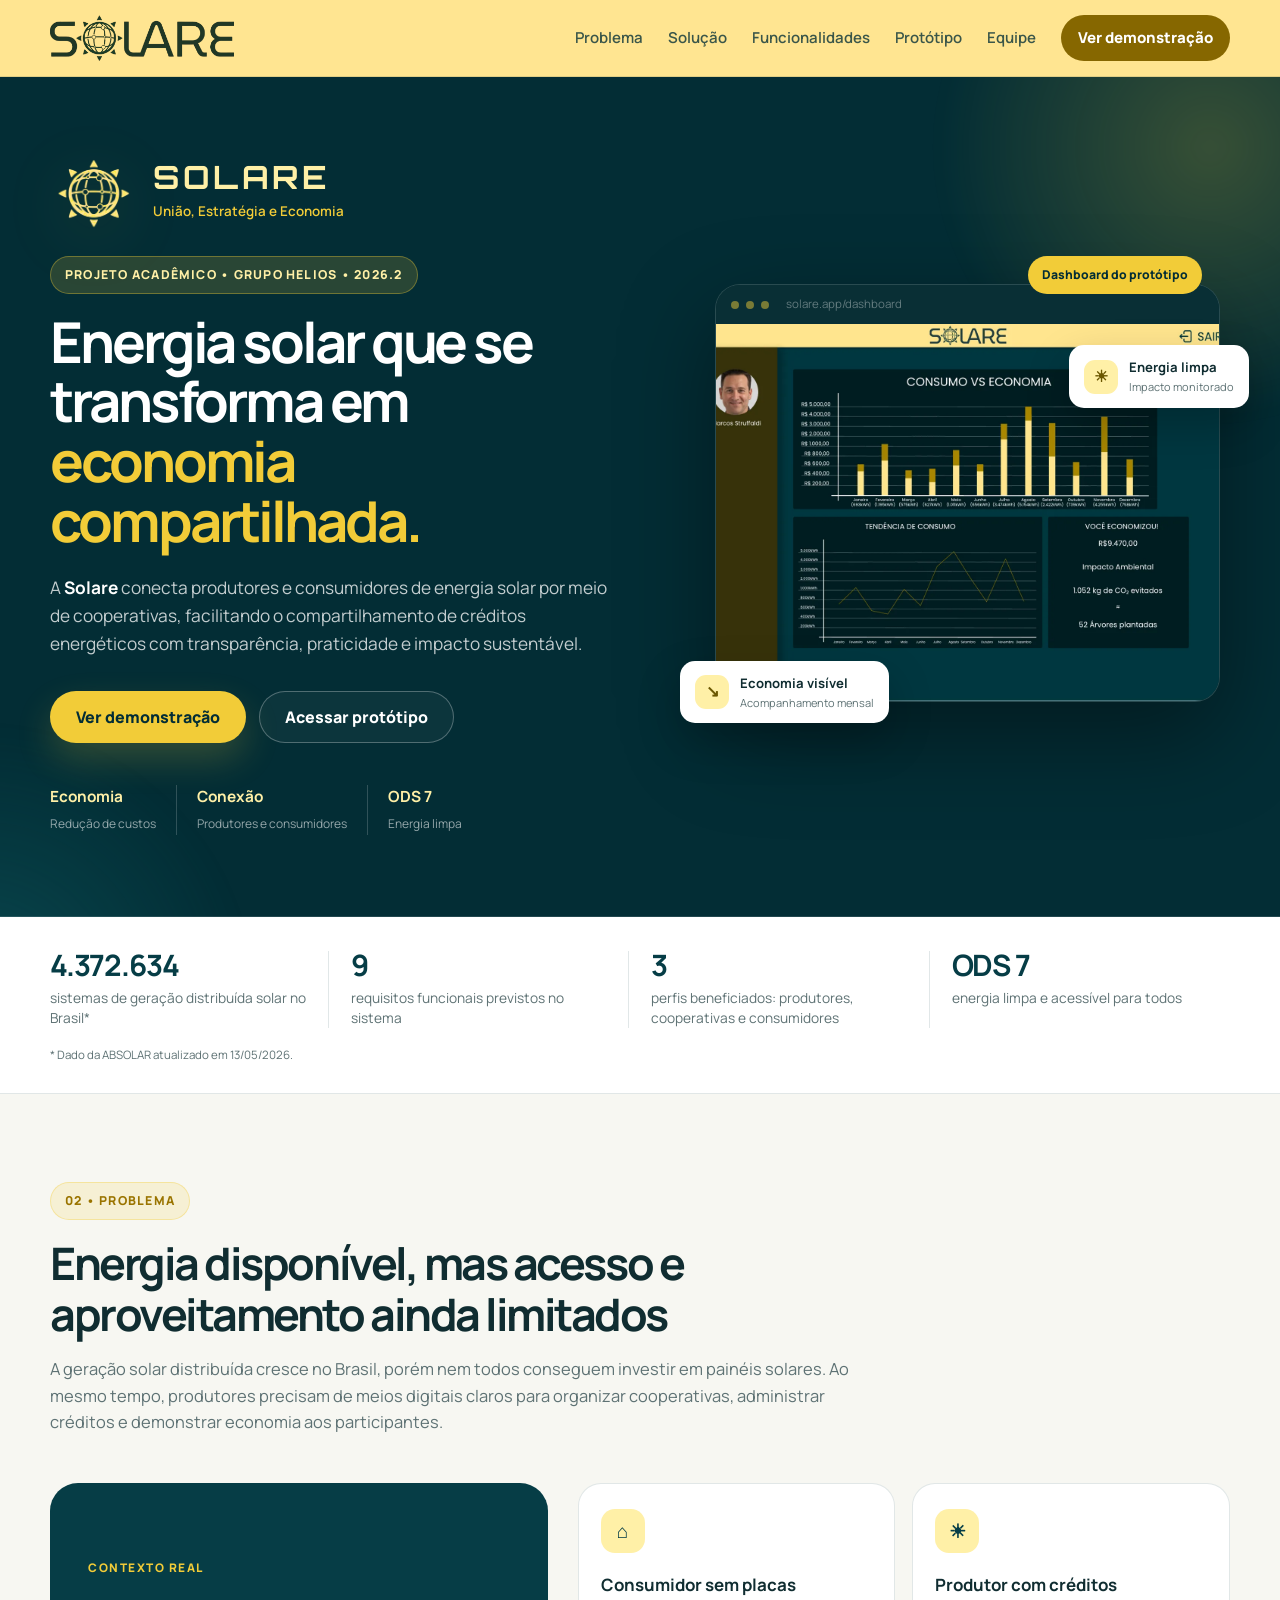
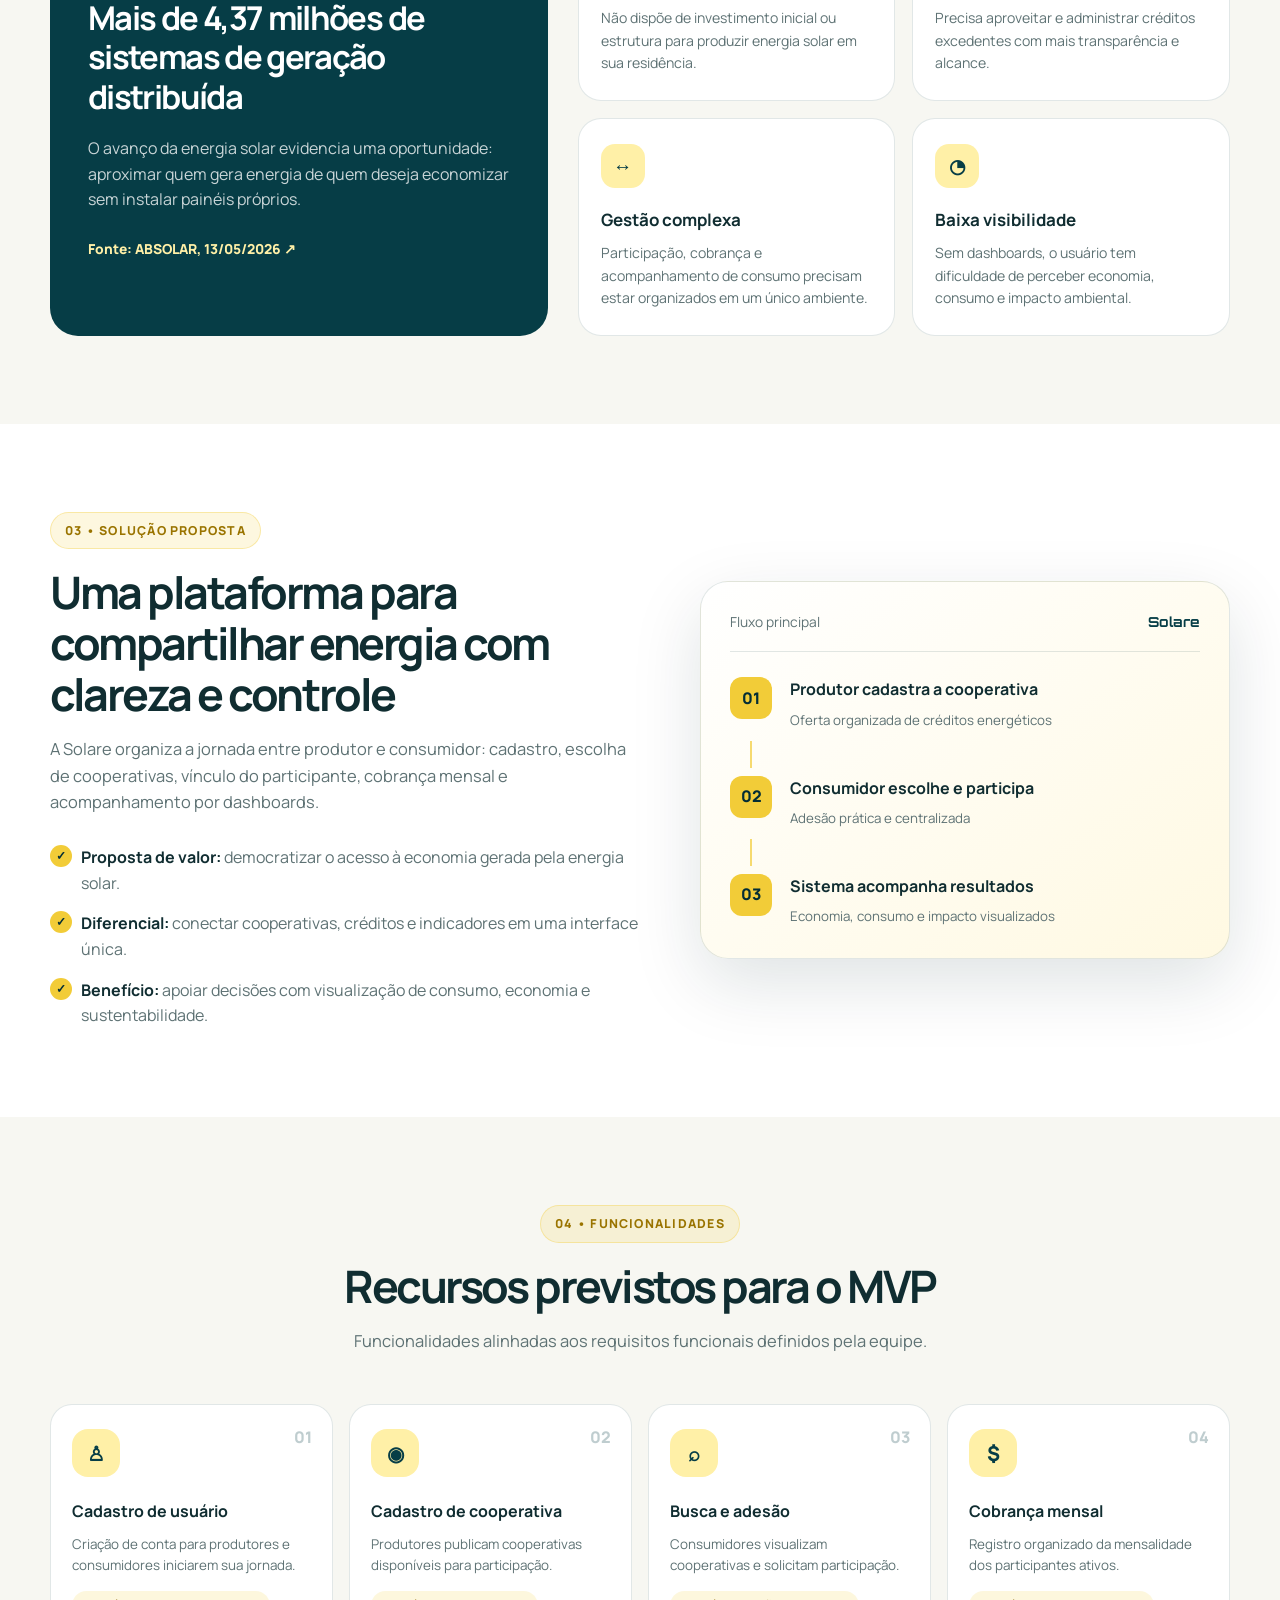
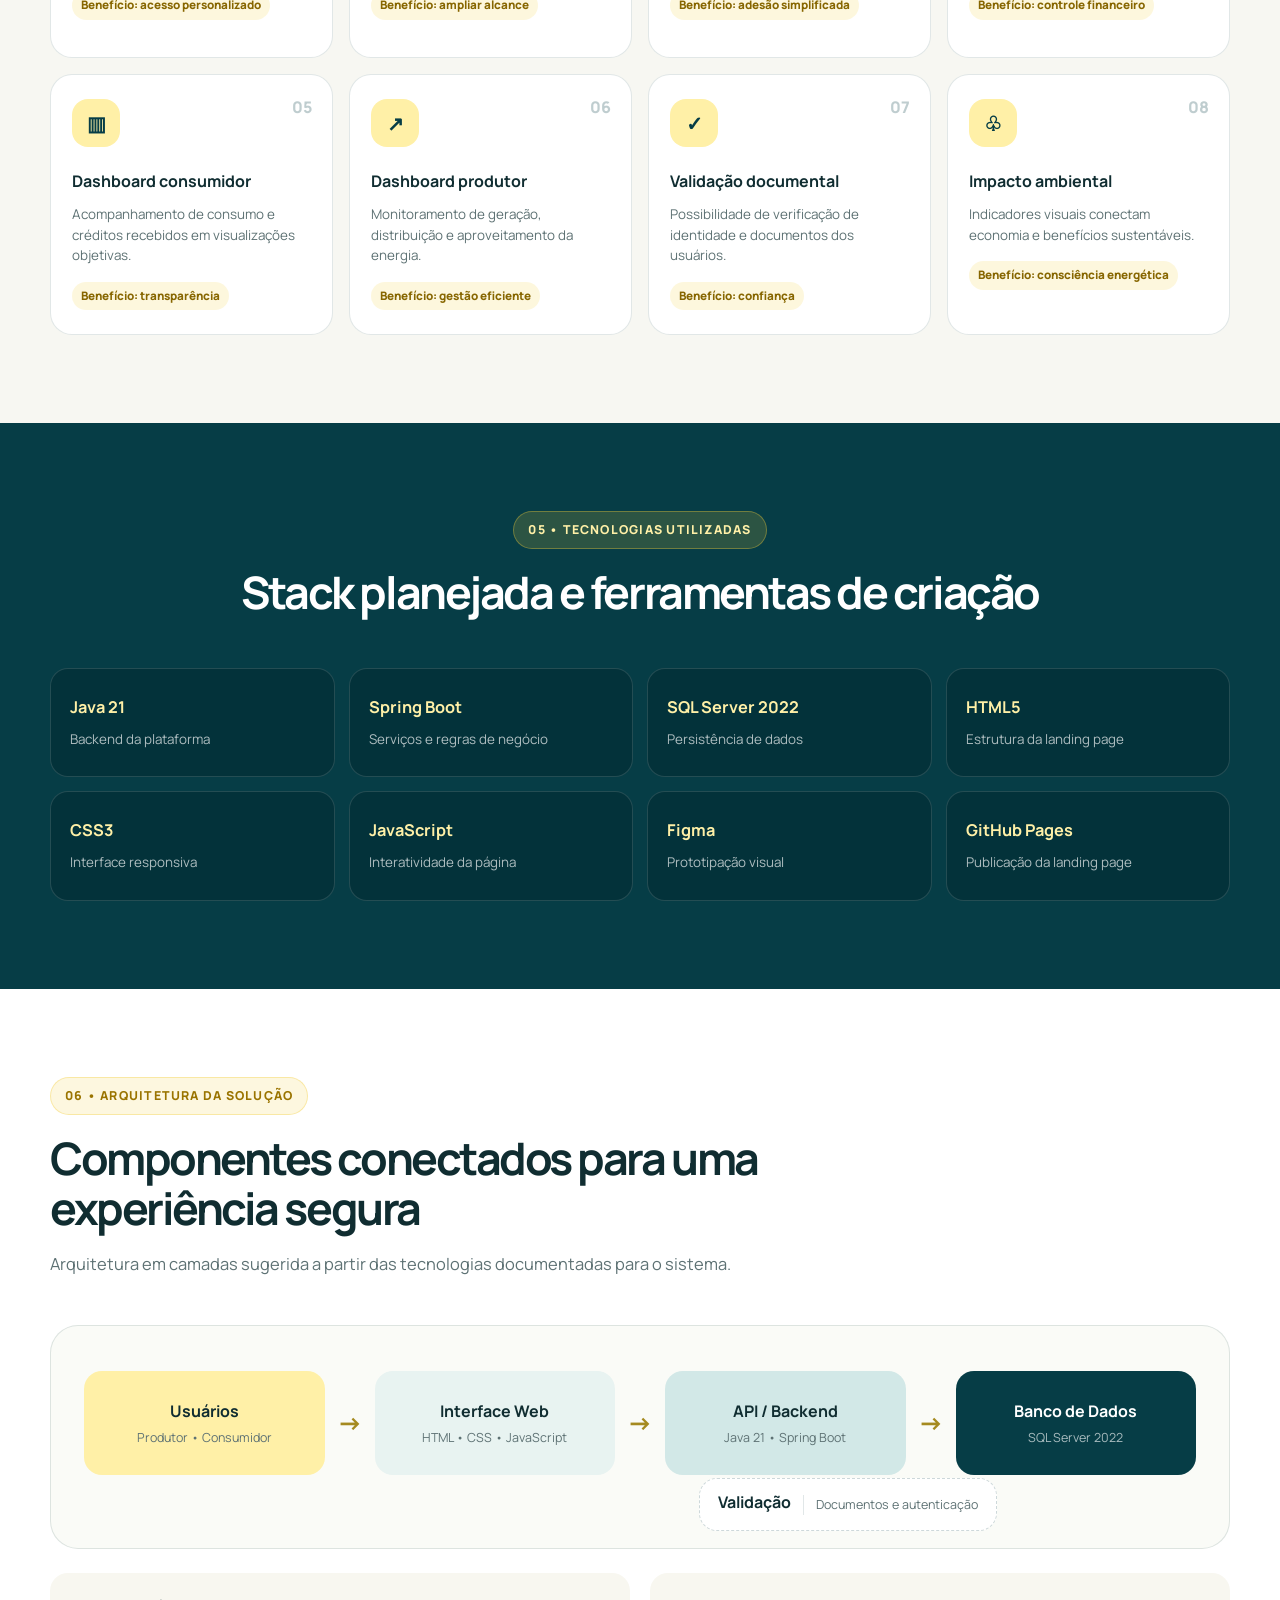
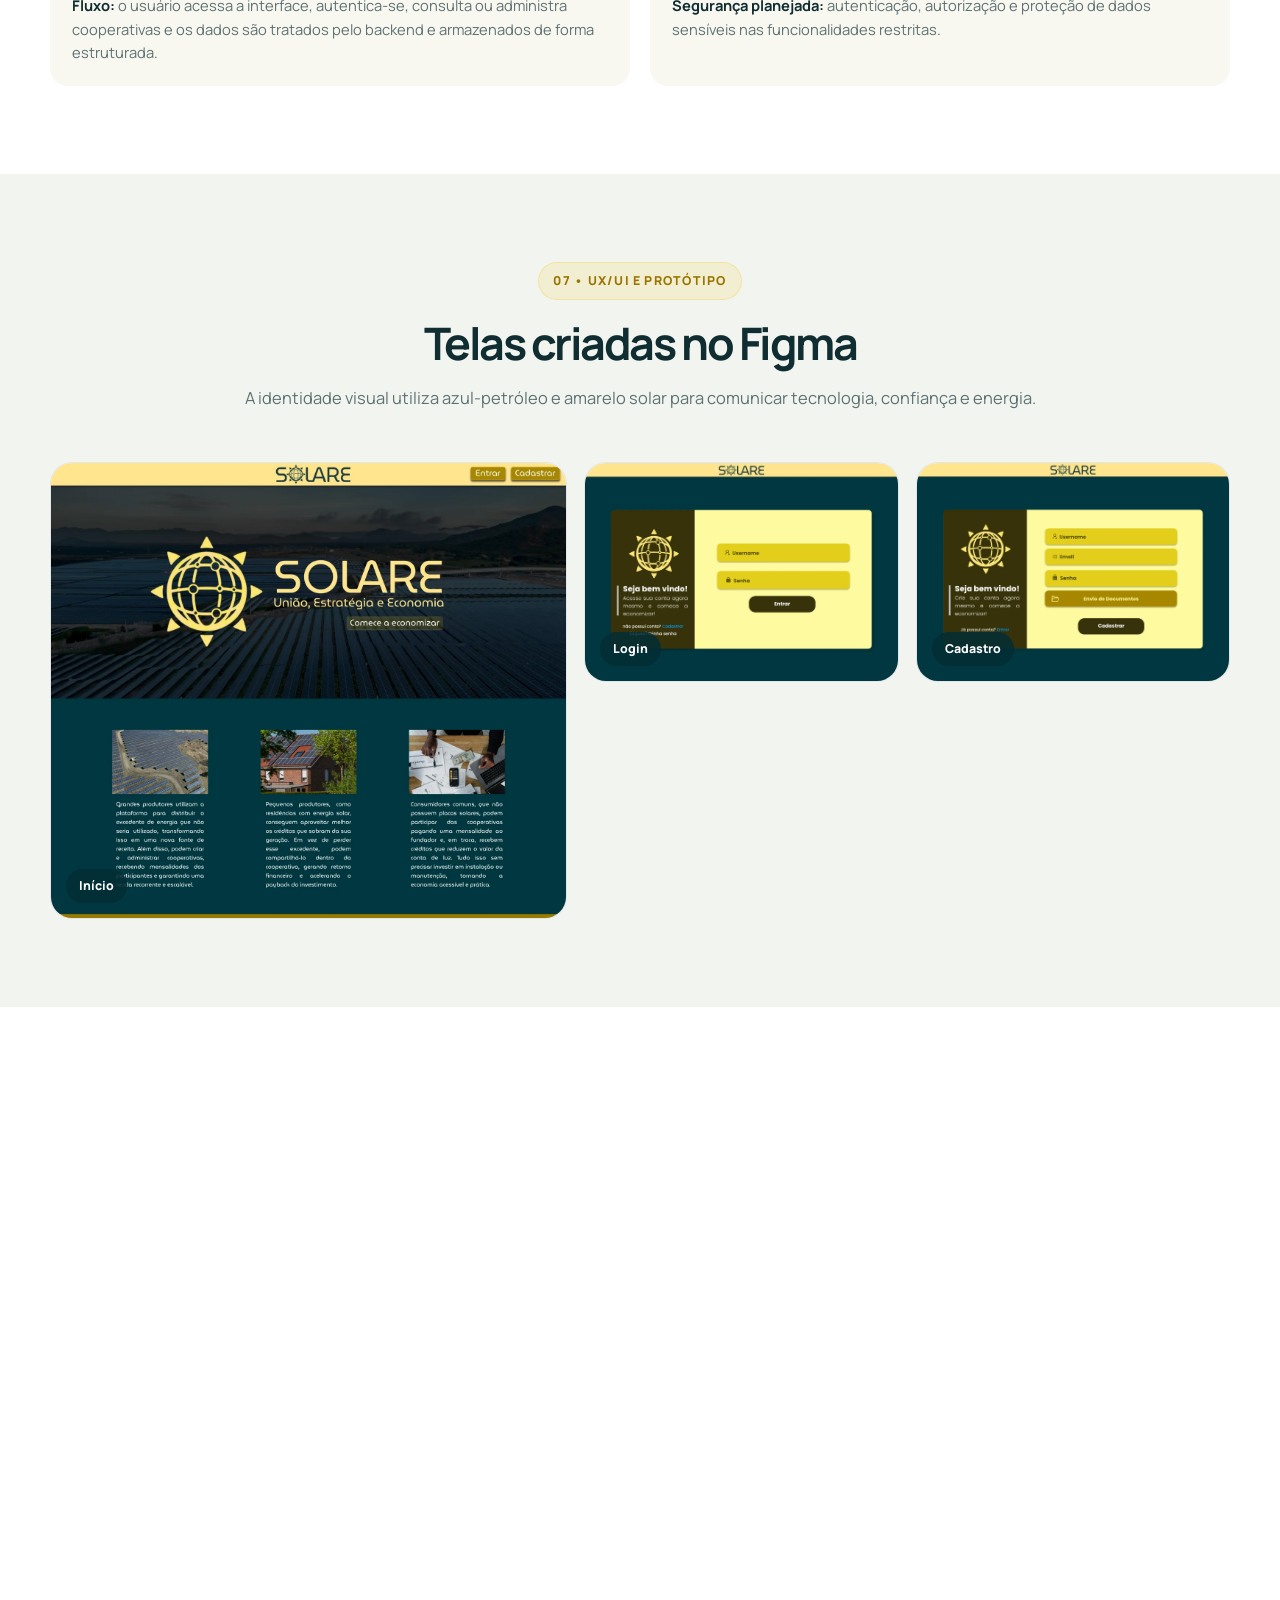
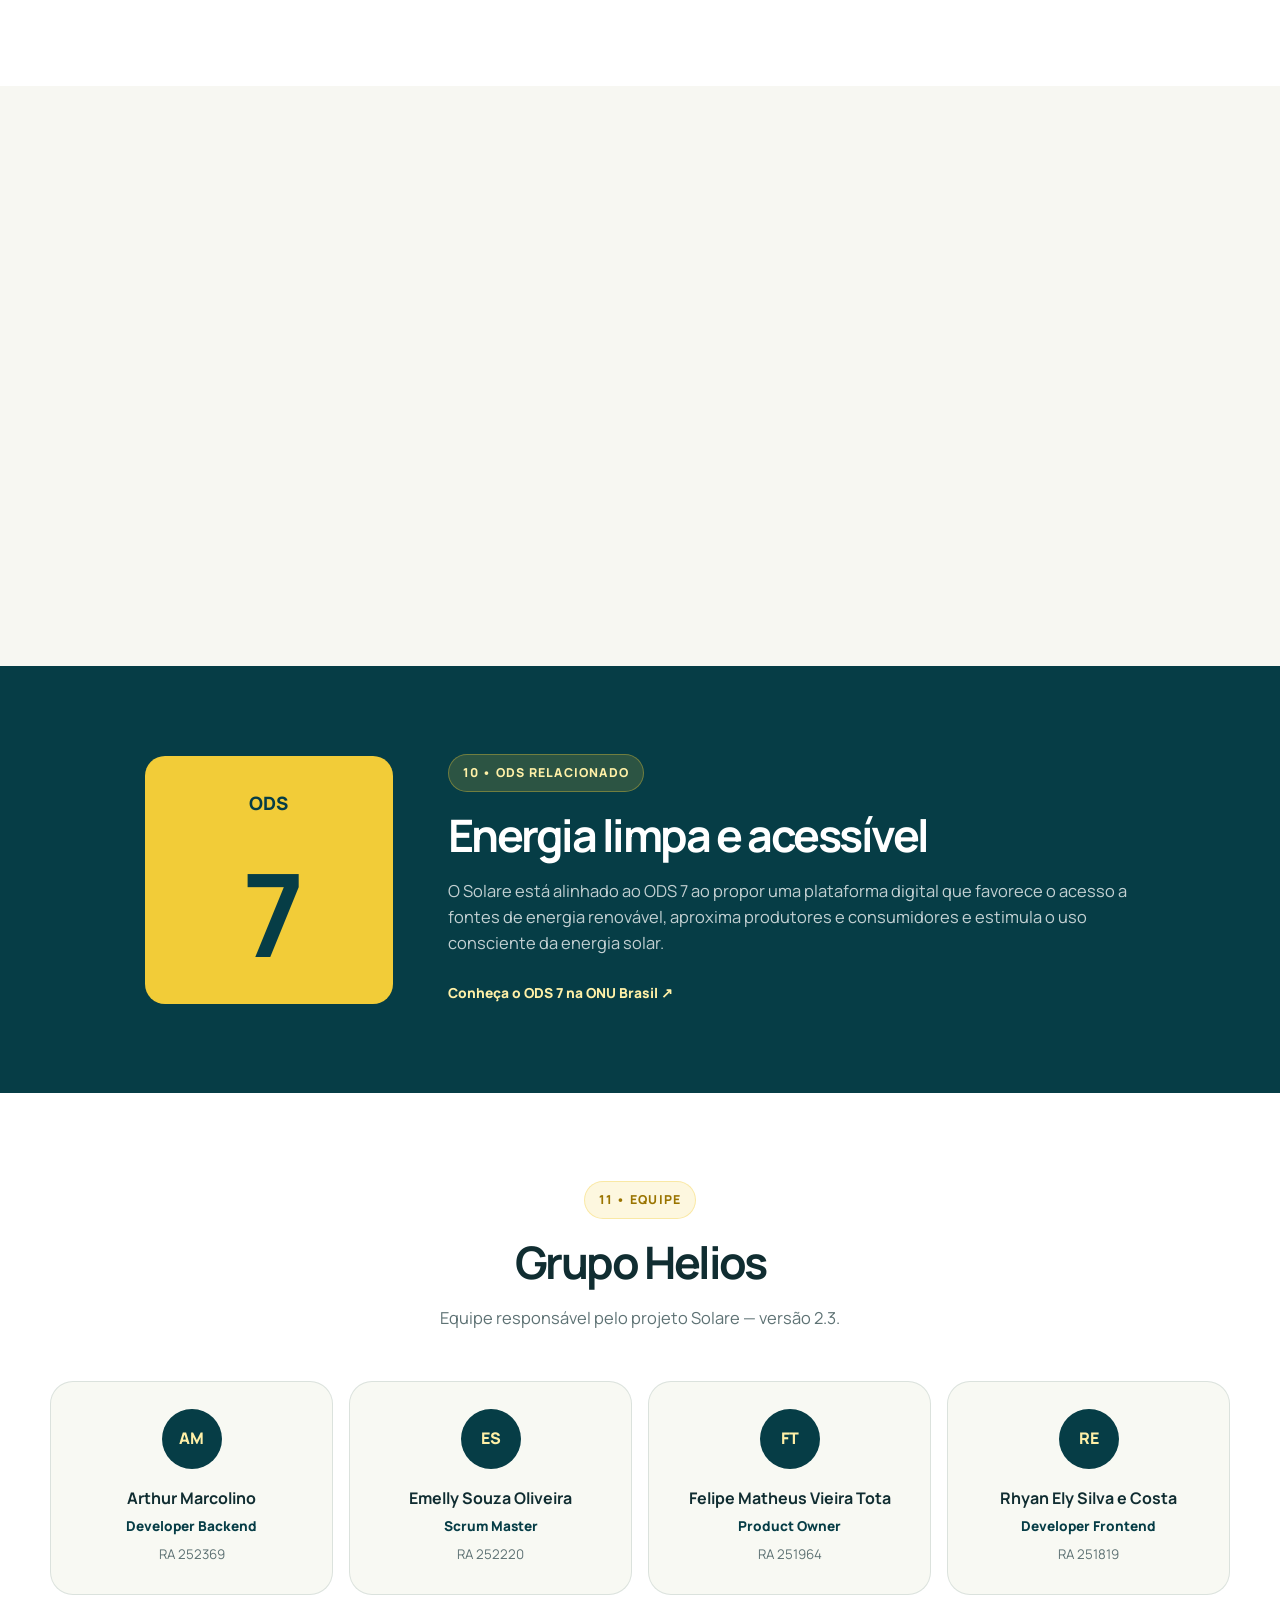
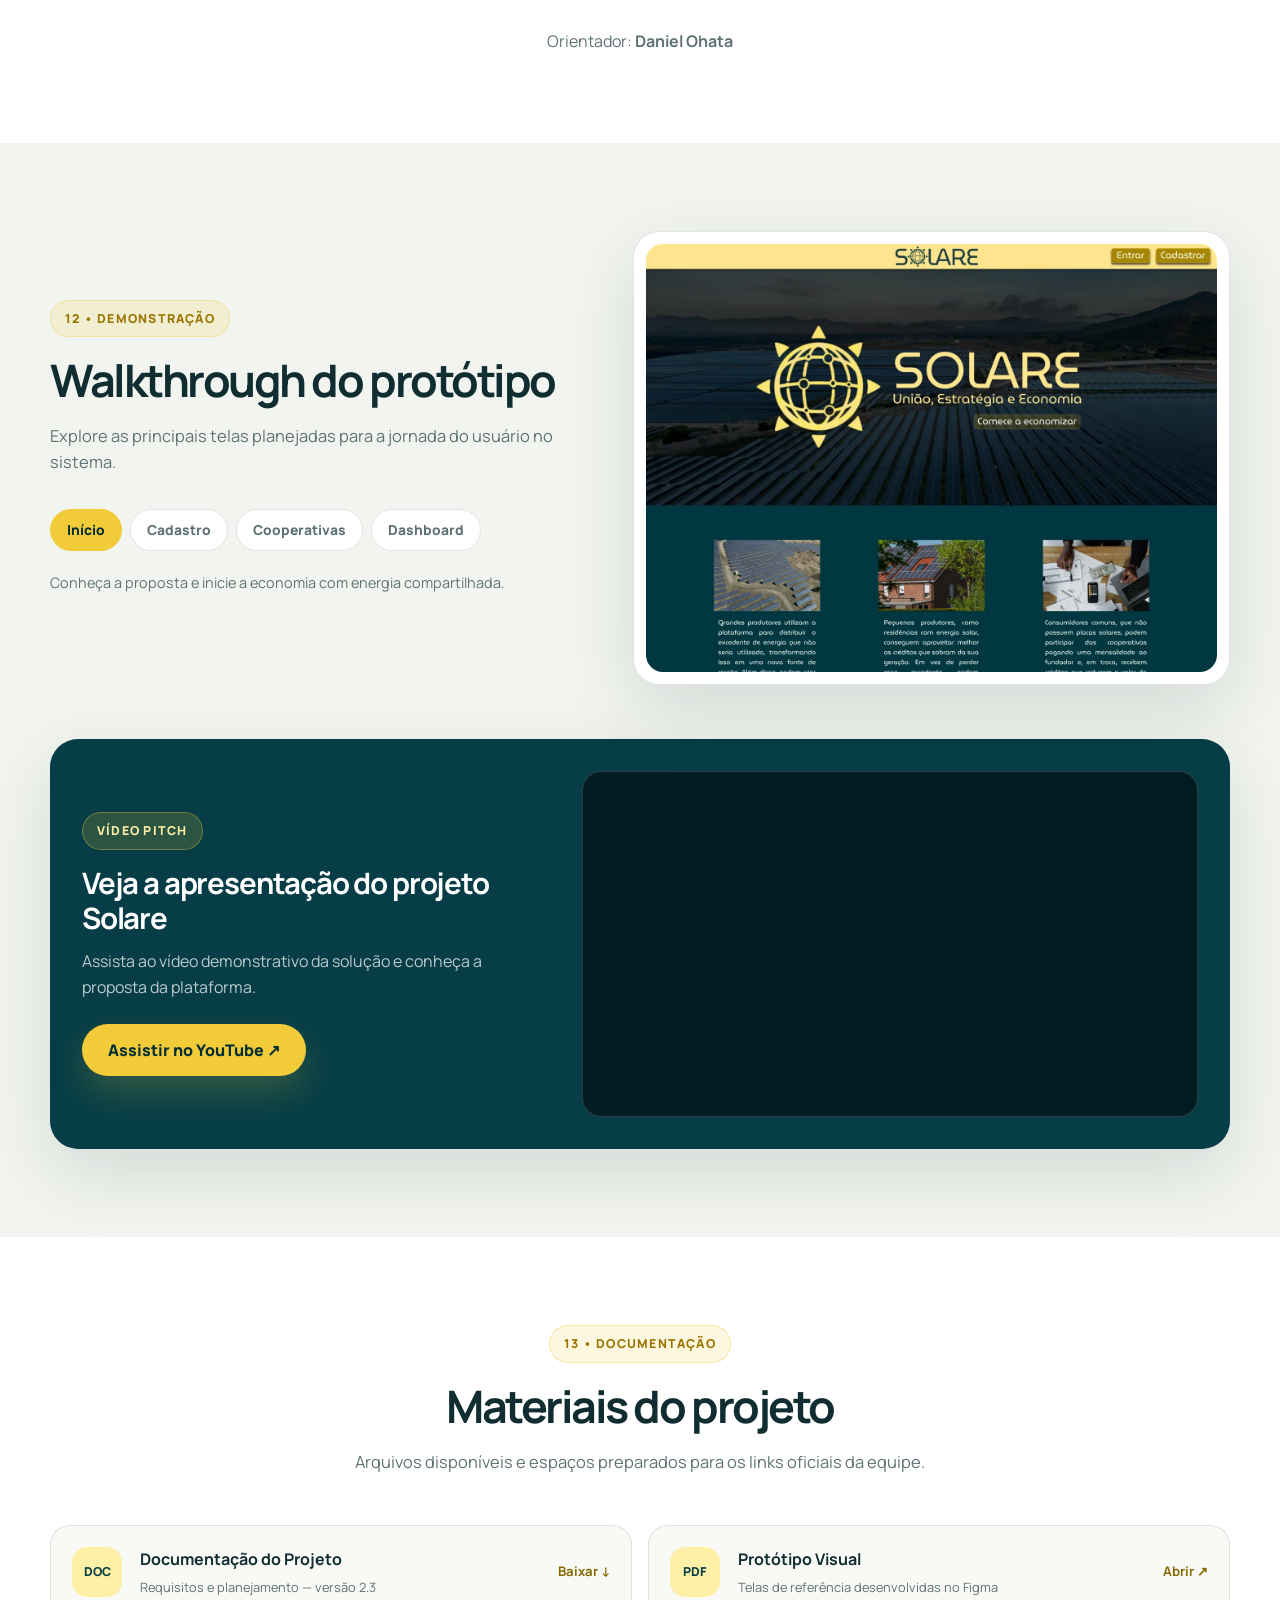
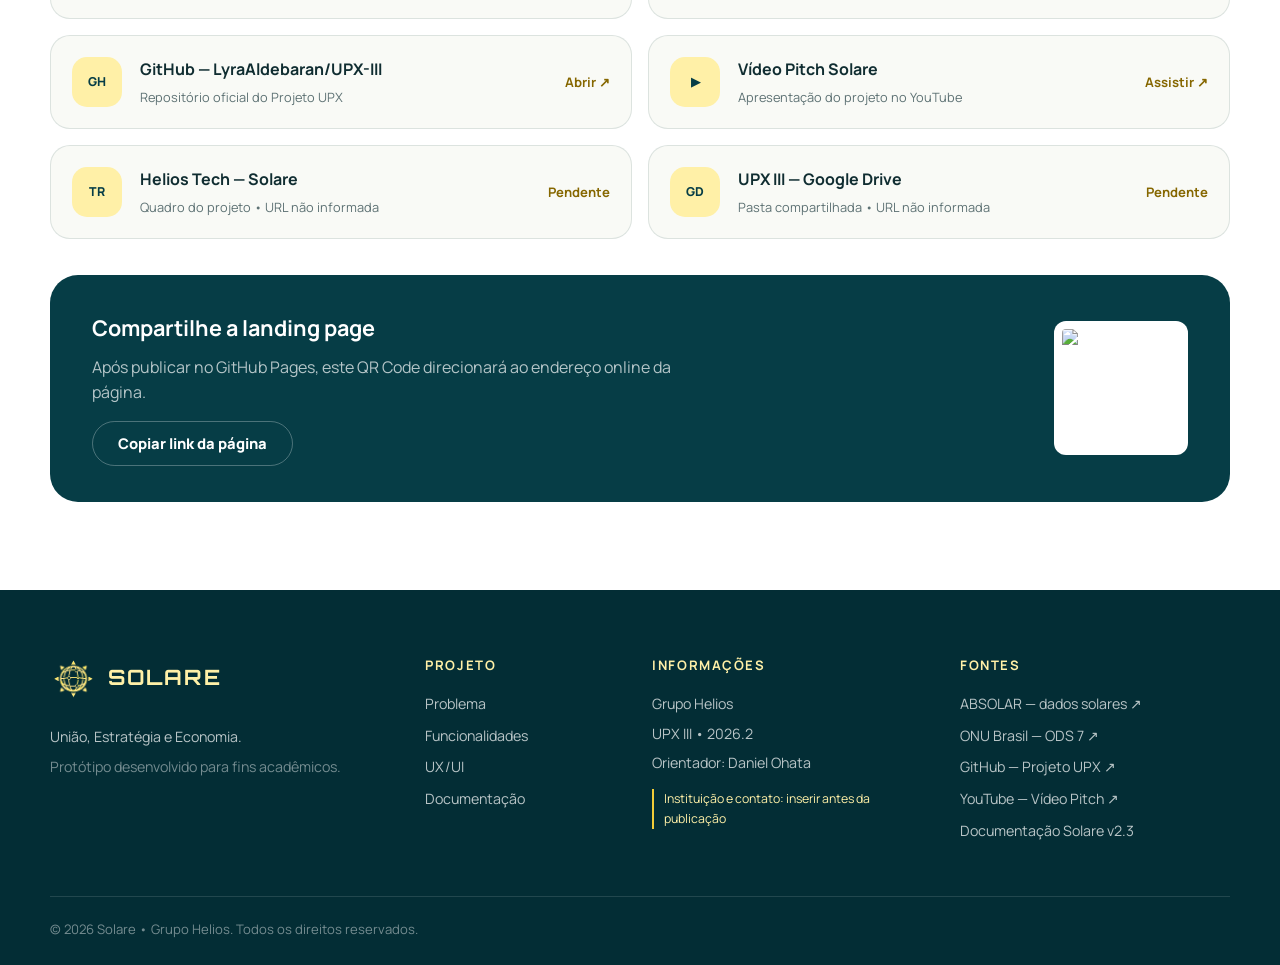
==== commit 5df96bd2: "tentando" ====
--- a/docs/index.html
+++ b/docs/index.html
@@ -56,7 +56,7 @@
           </p>
           <div class="hero-actions">
             <a class="button primary" href="#demonstracao">Ver demonstração</a>
-            <a class="button ghost" href="Frontend">Acessar protótipo</a>
+            <a class="button ghost" href="../../UPX-III/docs/Frontend/index.html">Acessar protótipo</a>
           </div>
           <div class="hero-trust" aria-label="Objetivos do projeto">
             <div><strong>Economia</strong><small>Redução de custos</small></div>
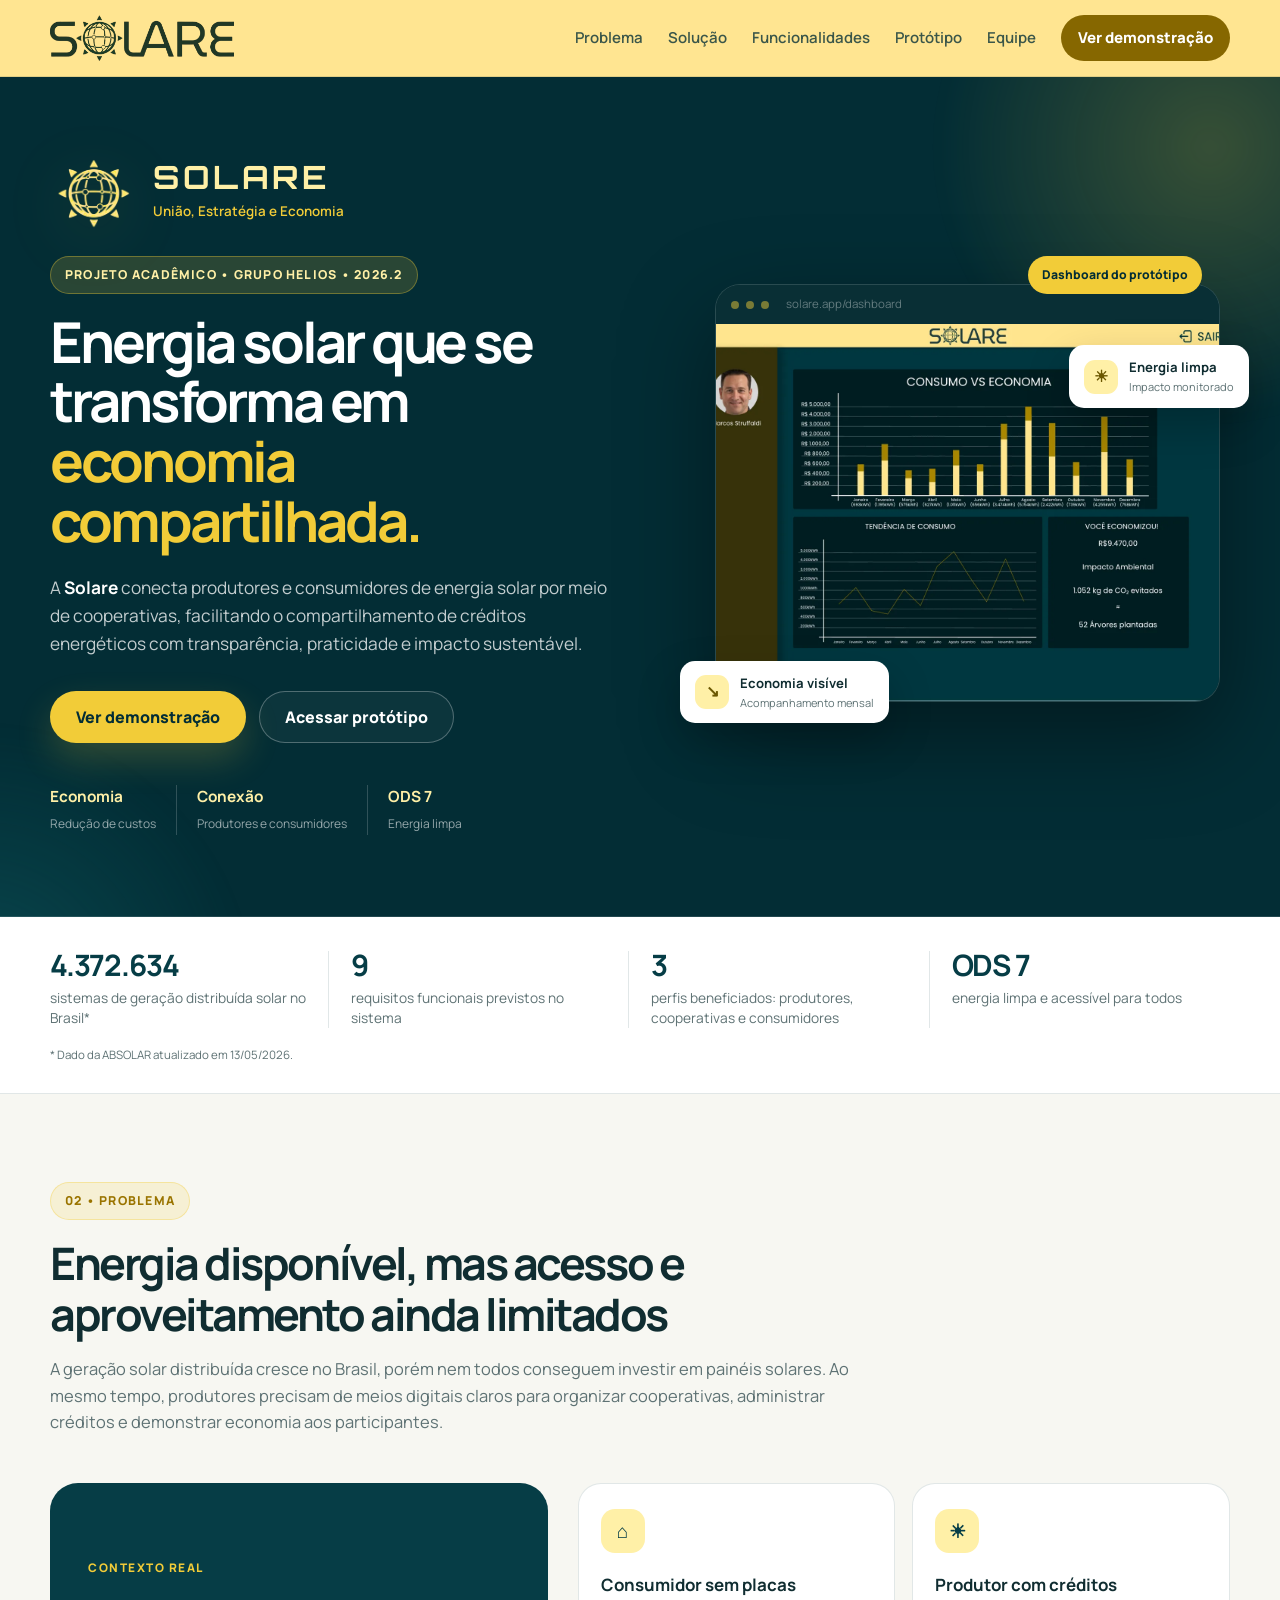
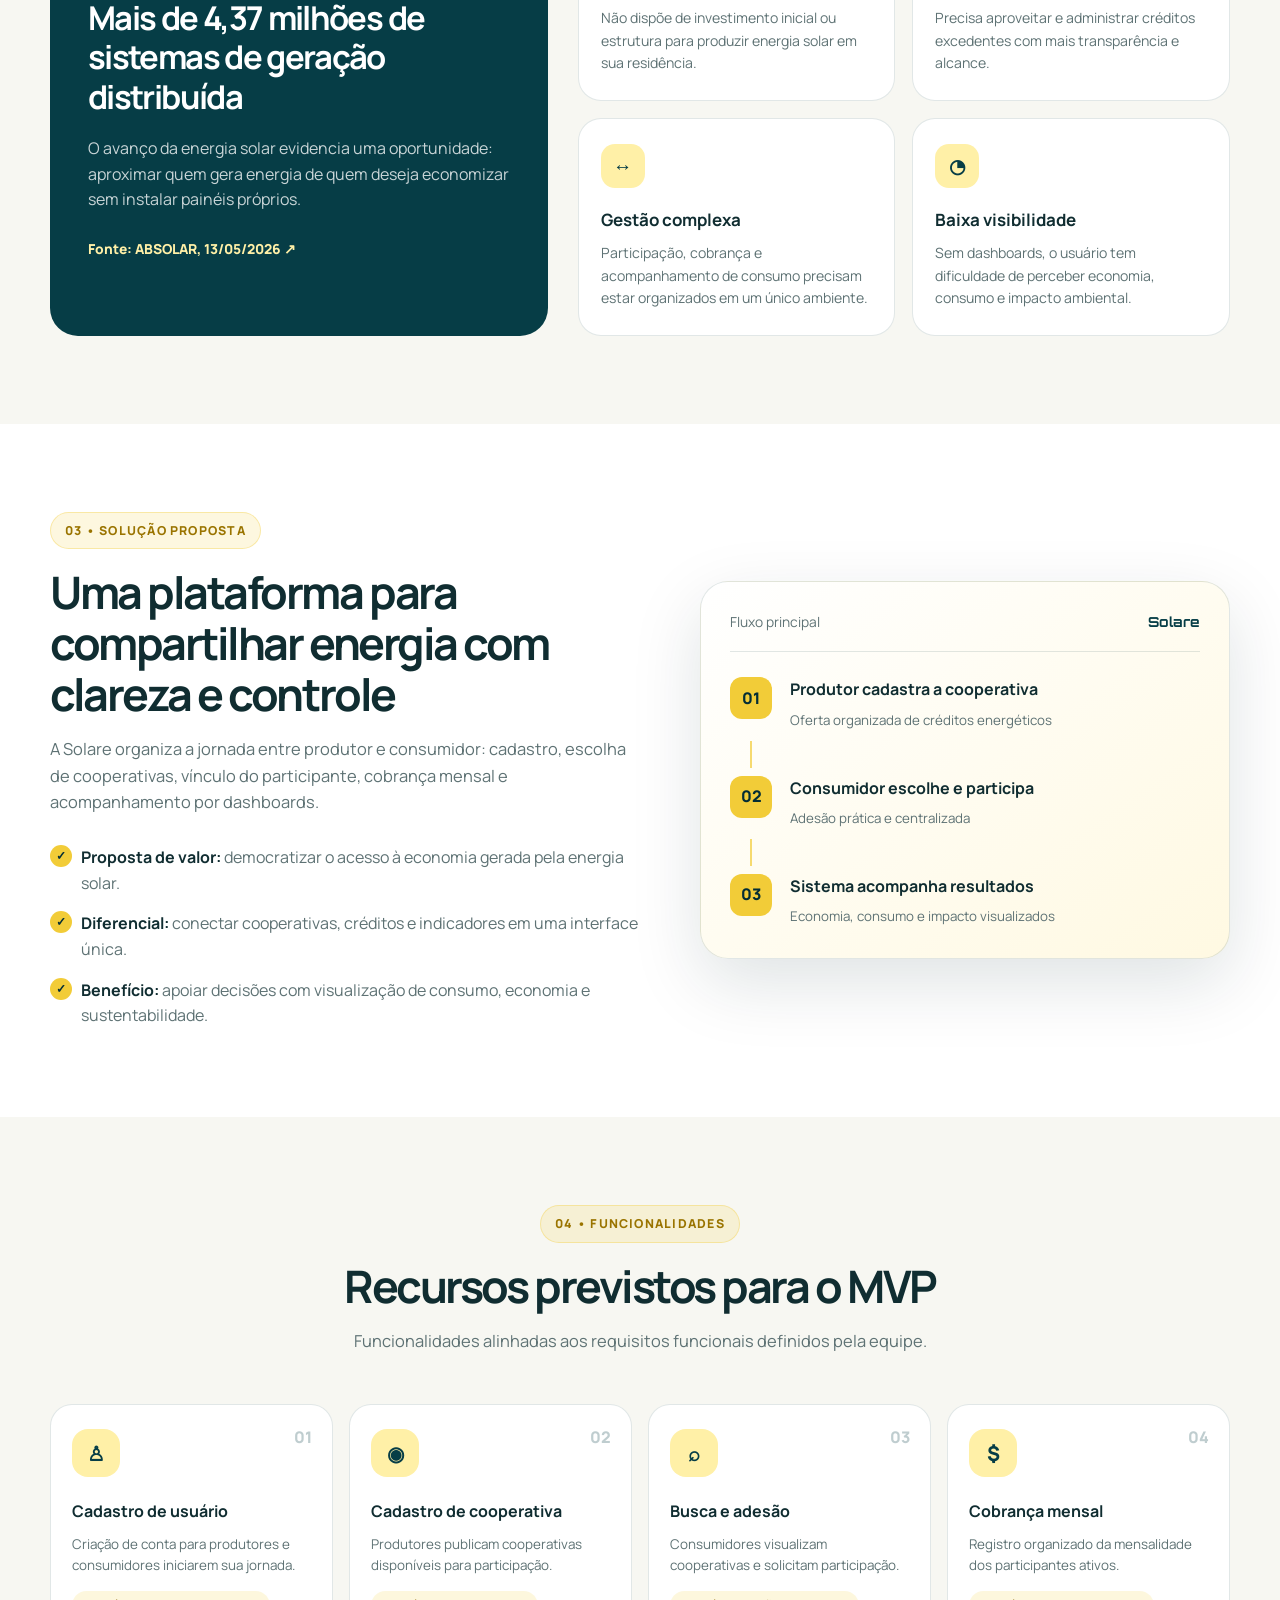
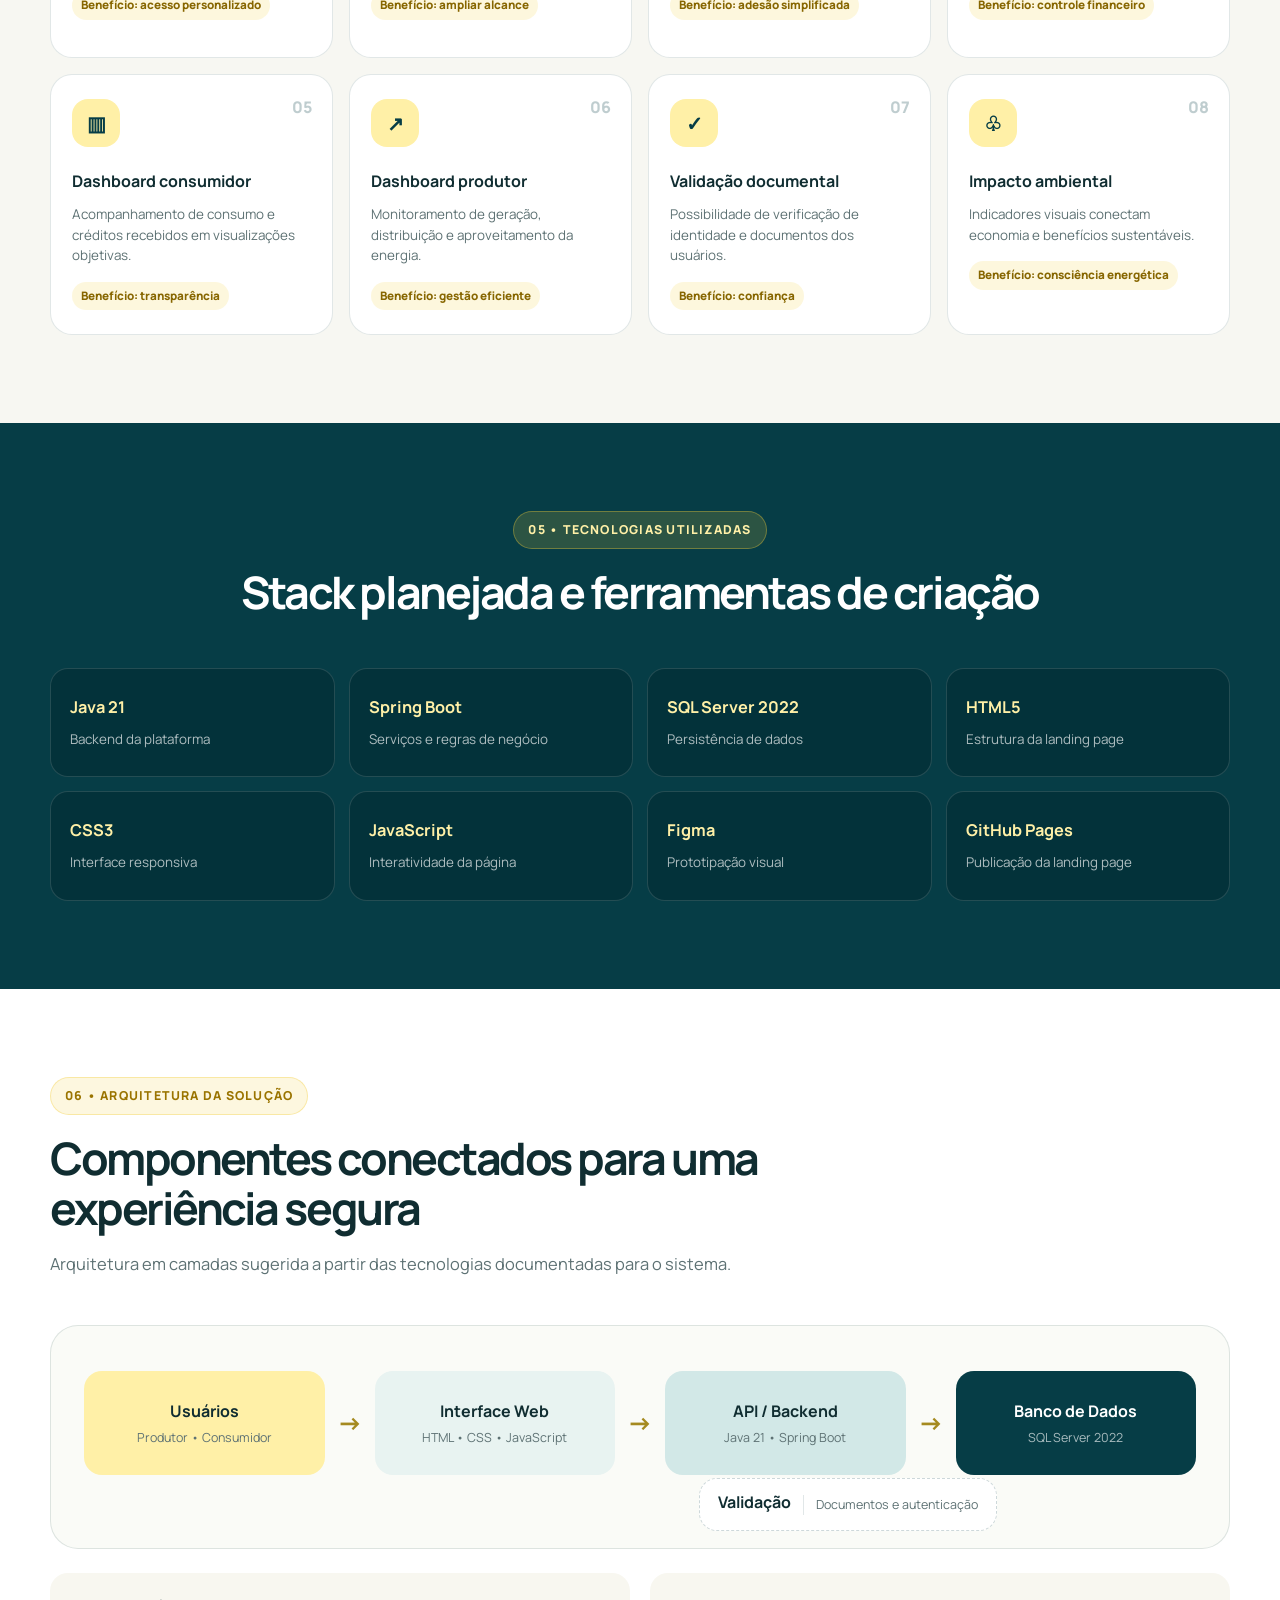
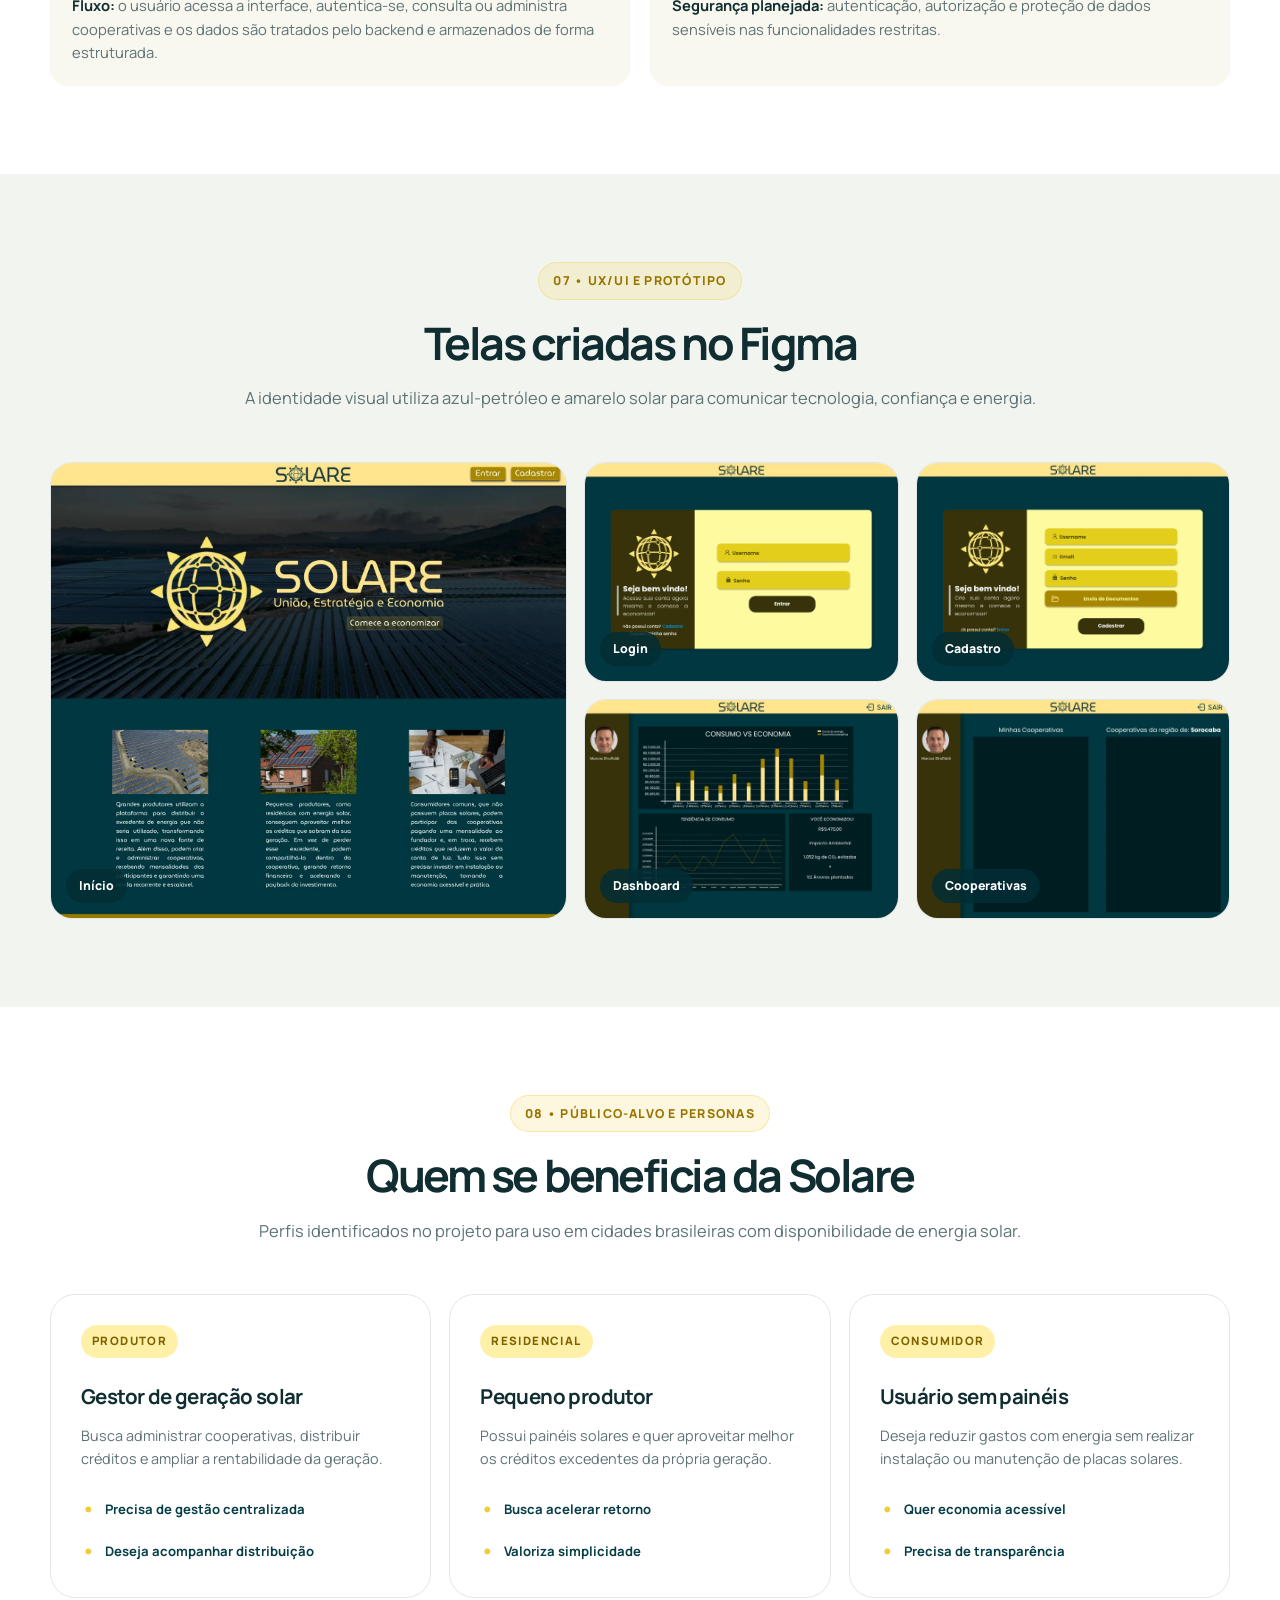
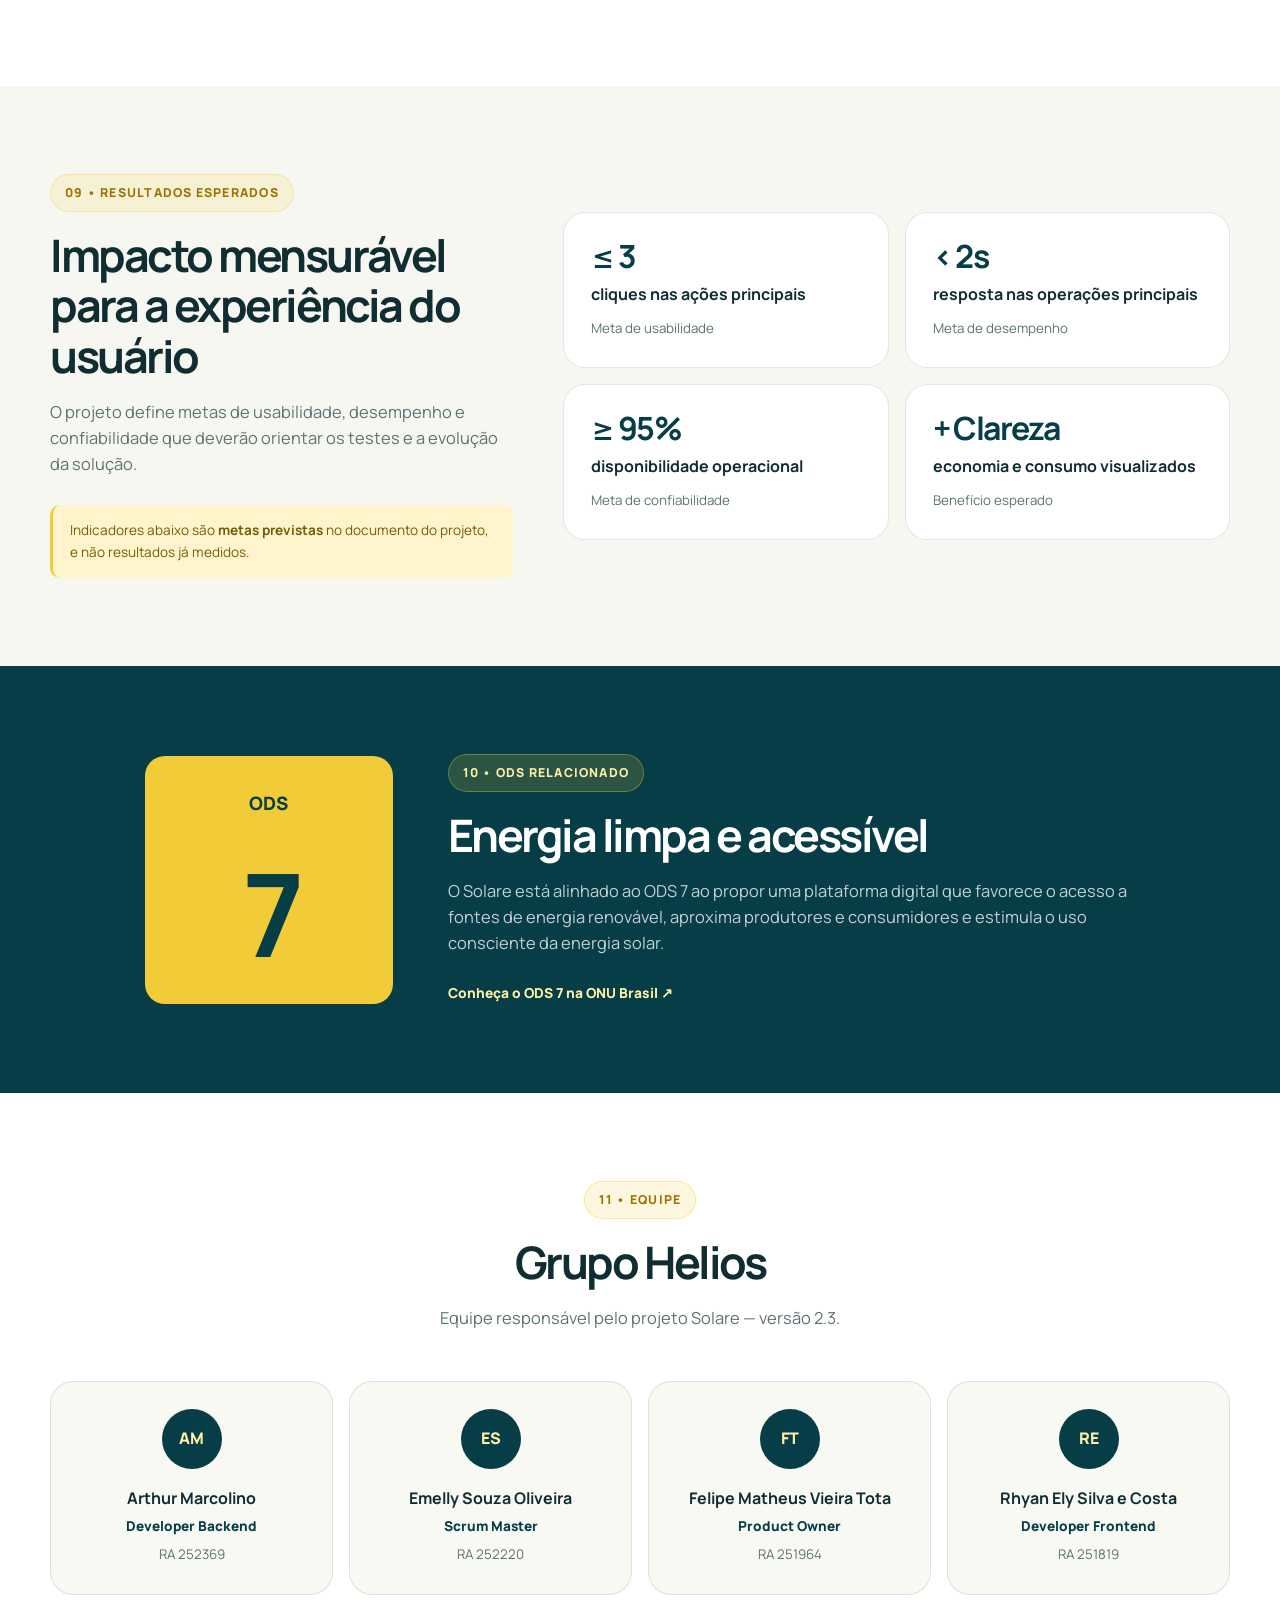
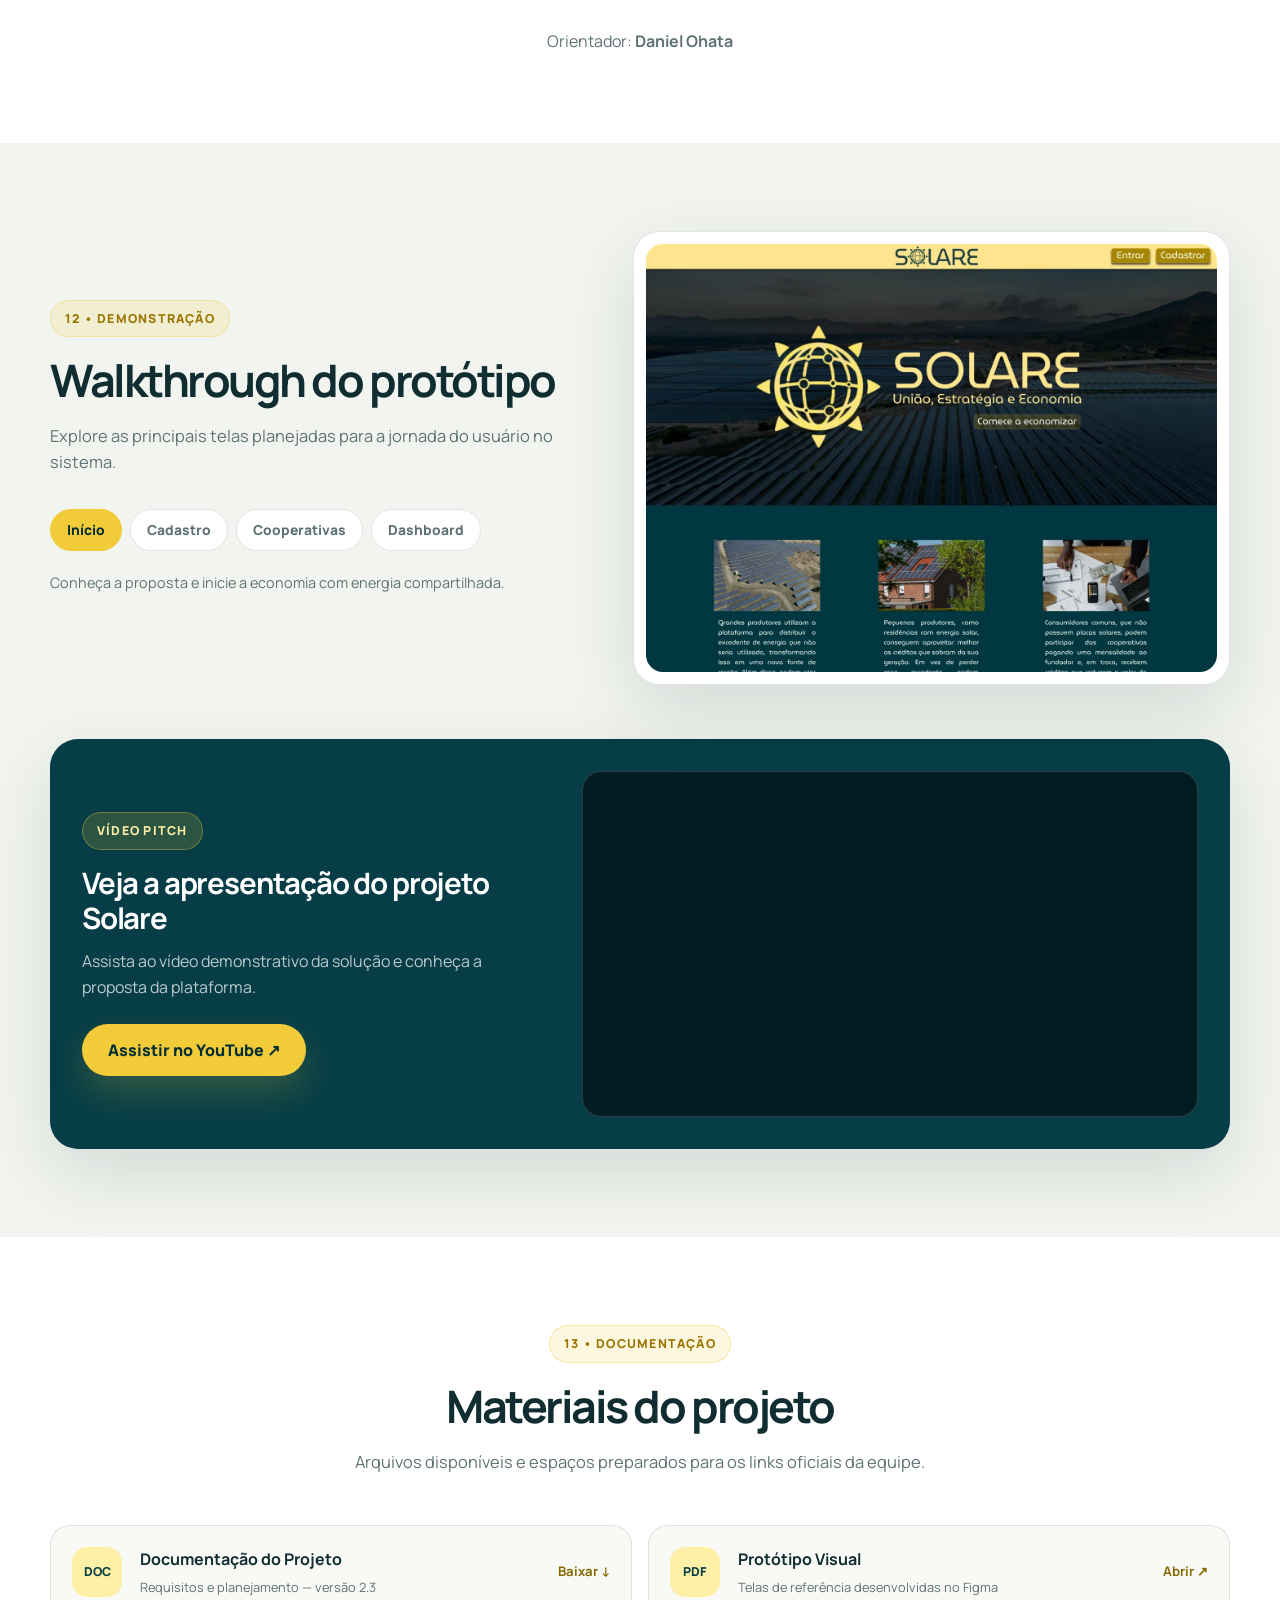
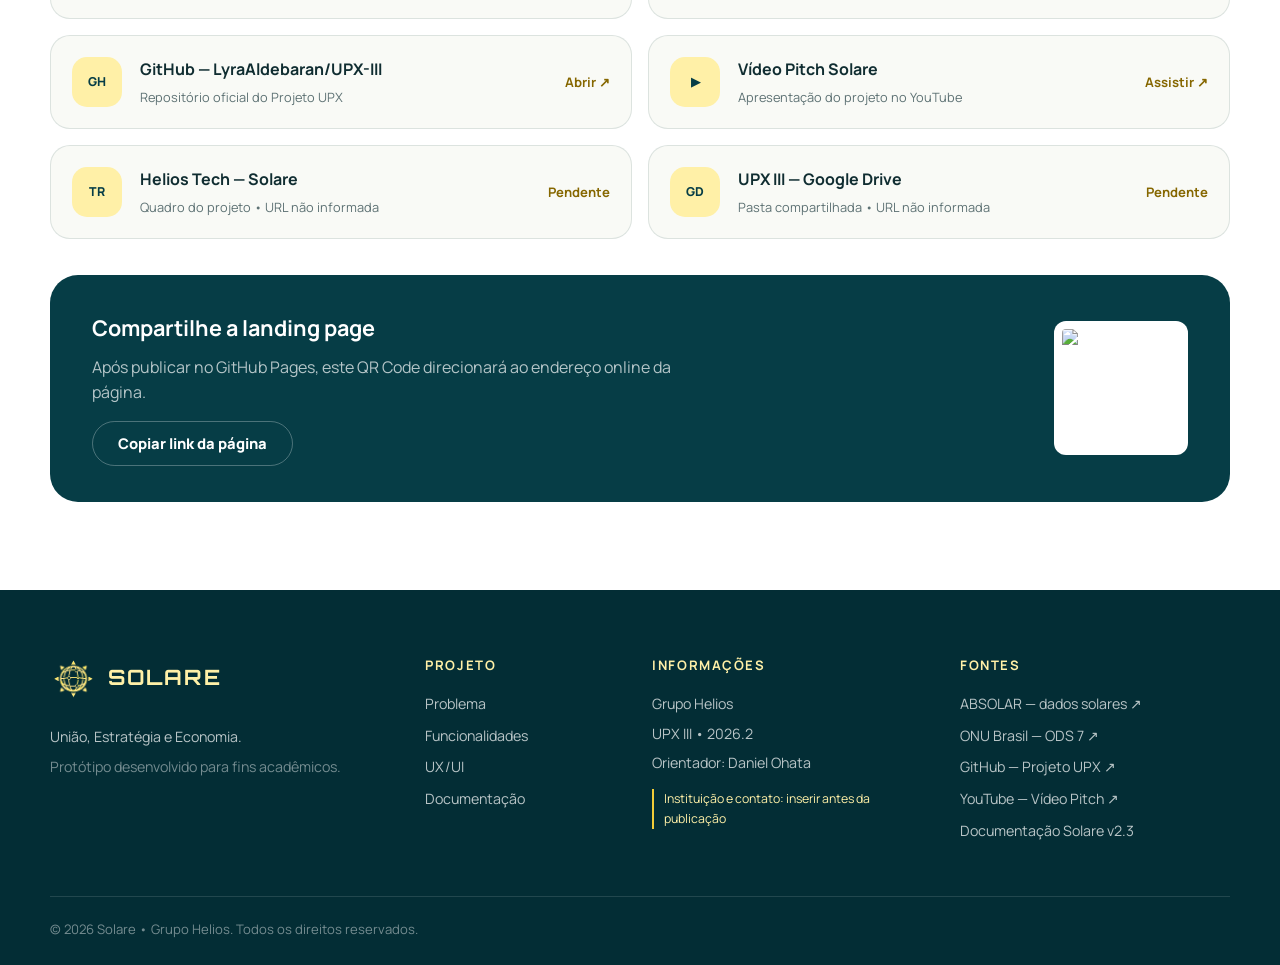
==== commit e32e8dce: "slasa" ====
--- a/docs/index.html
+++ b/docs/index.html
@@ -56,7 +56,7 @@
           </p>
           <div class="hero-actions">
             <a class="button primary" href="#demonstracao">Ver demonstração</a>
-            <a class="button ghost" href="../../UPX-III/docs/Frontend/index.html">Acessar protótipo</a>
+            <a class="button ghost" href="../../UPX-III/Frontend/index.html">Acessar protótipo</a>
           </div>
           <div class="hero-trust" aria-label="Objetivos do projeto">
             <div><strong>Economia</strong><small>Redução de custos</small></div>
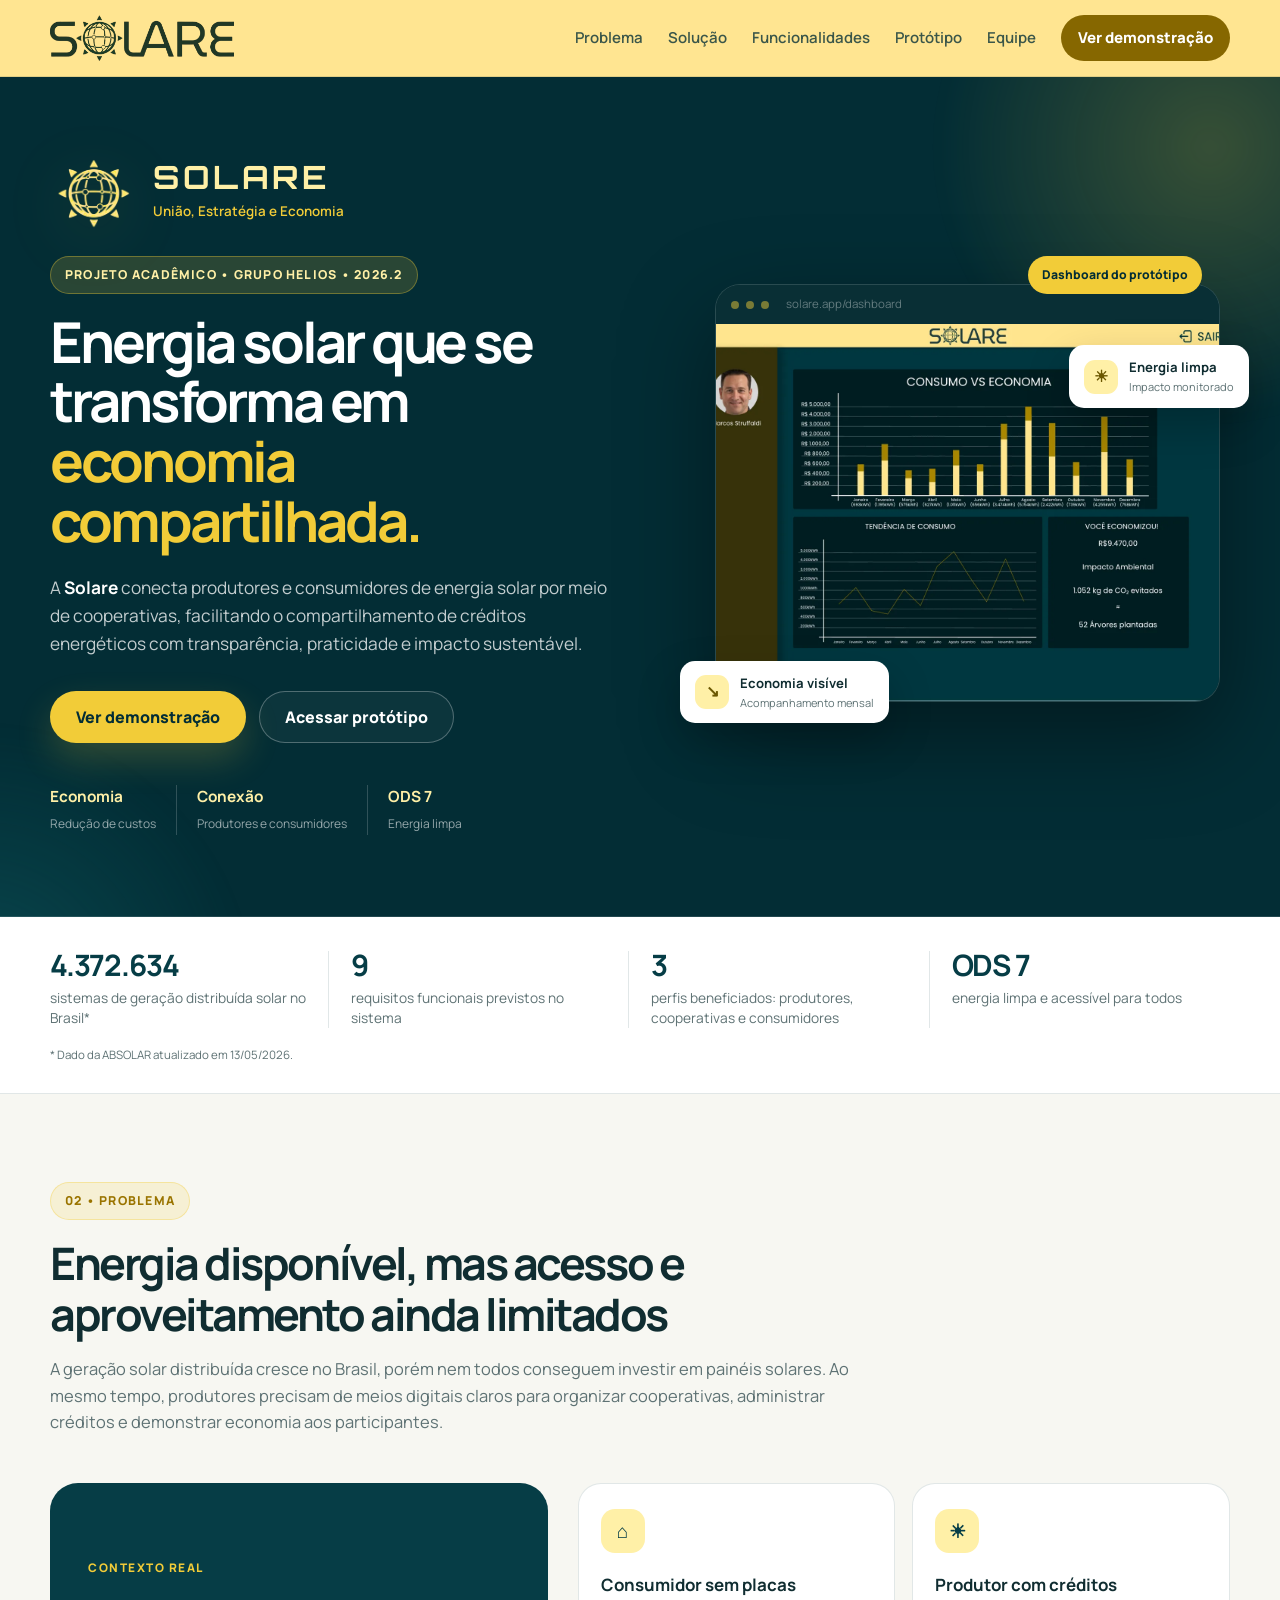
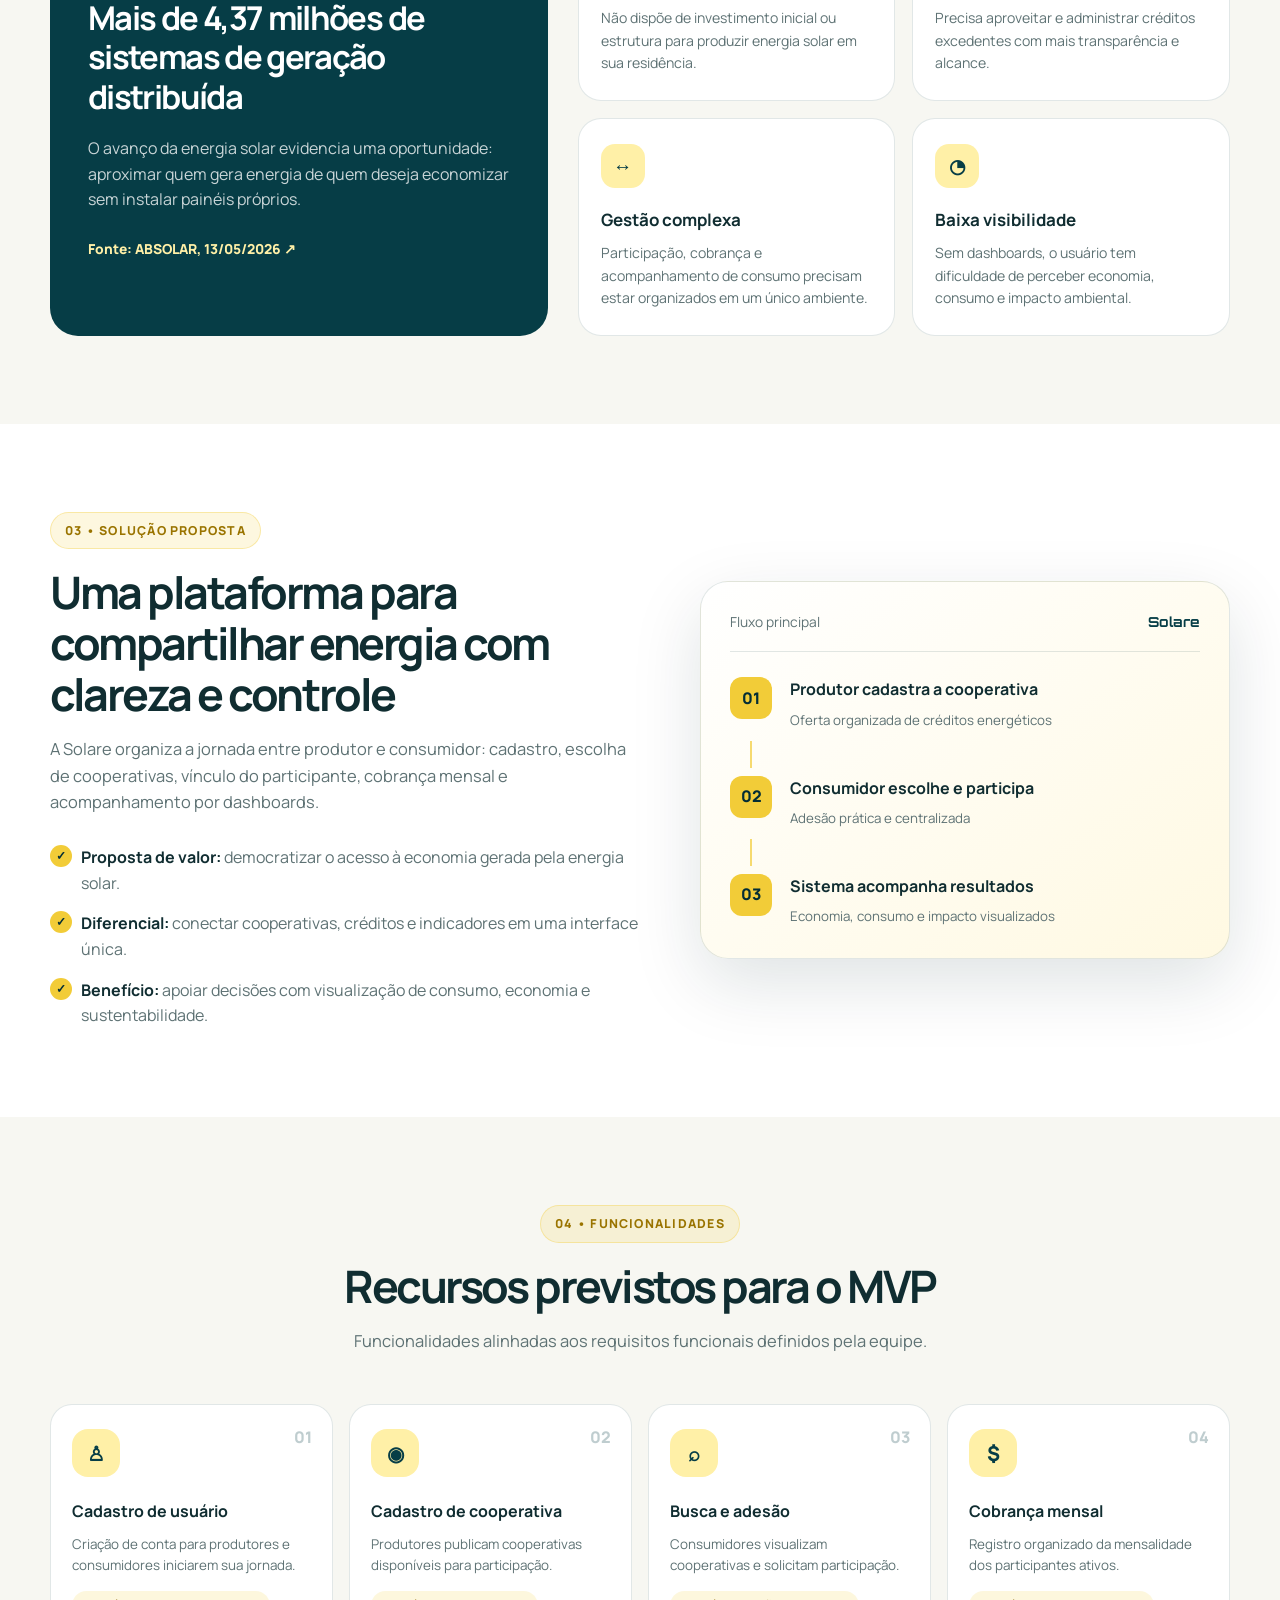
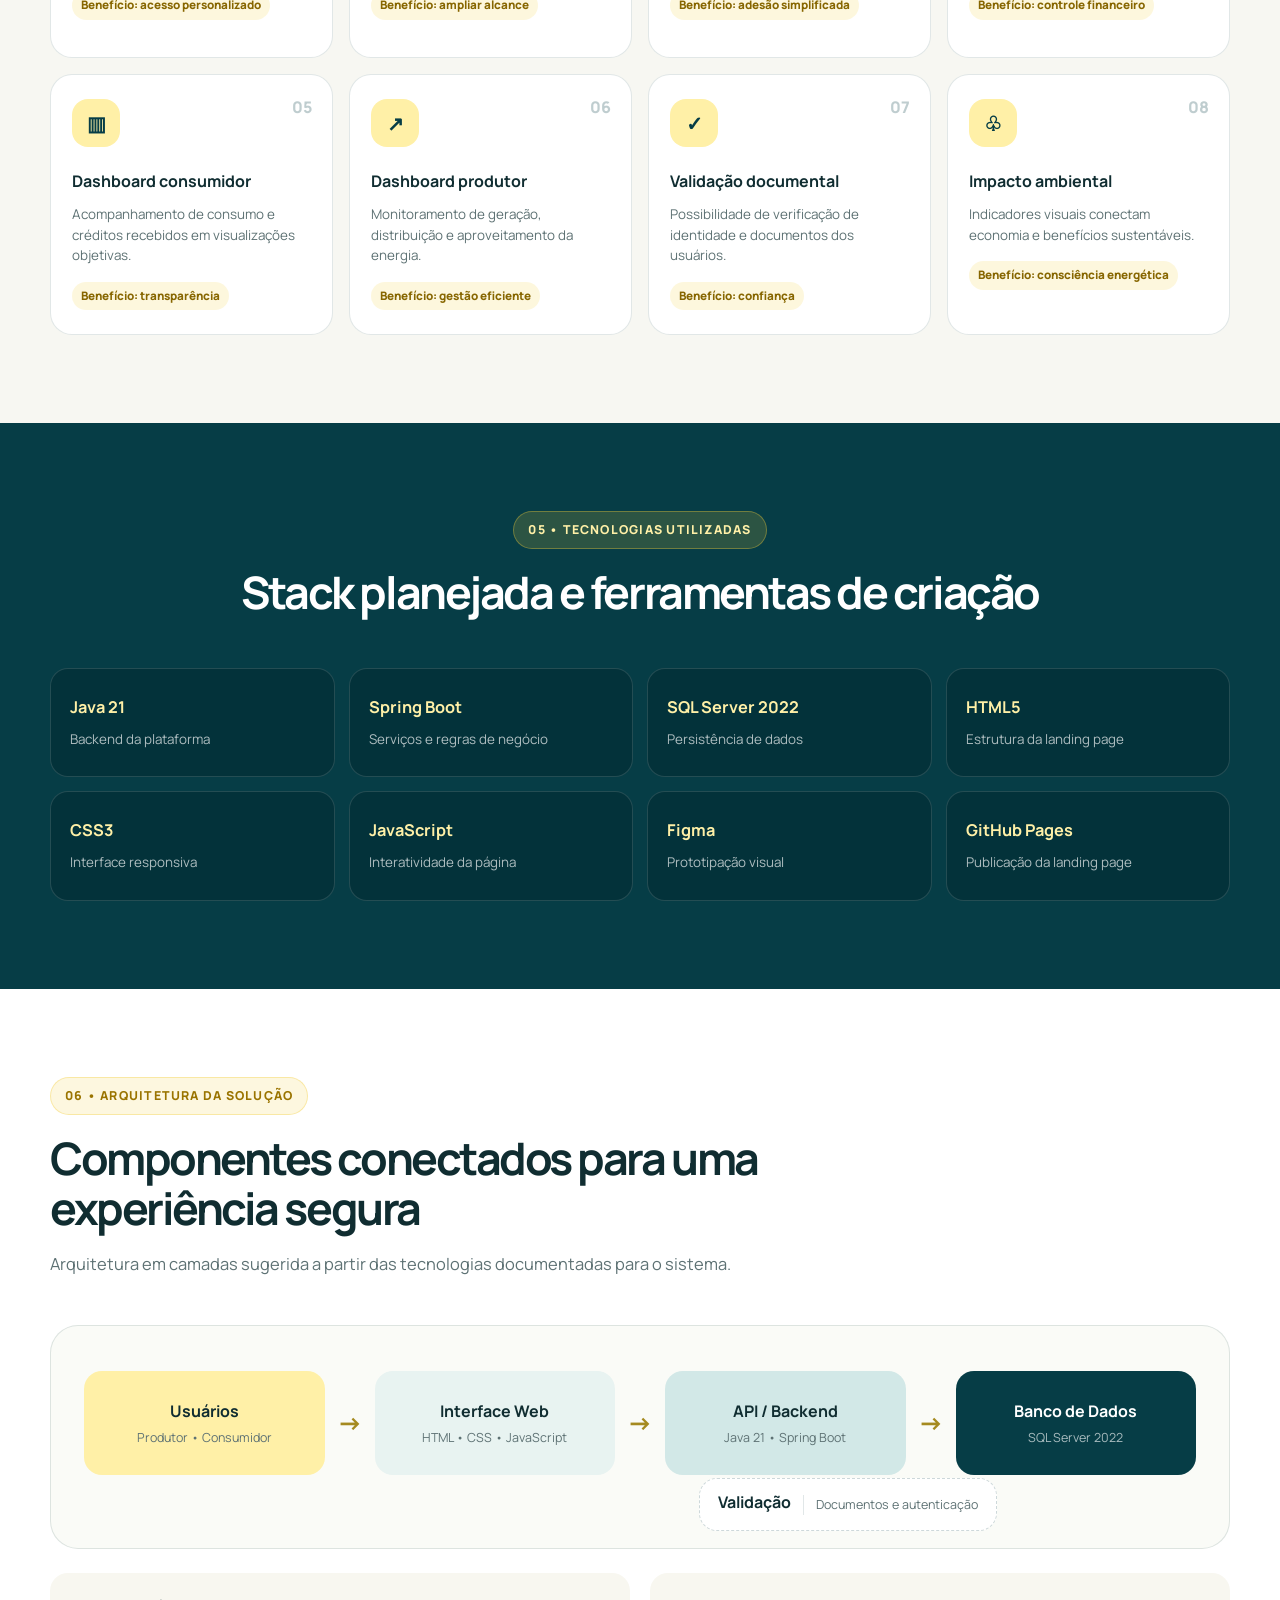
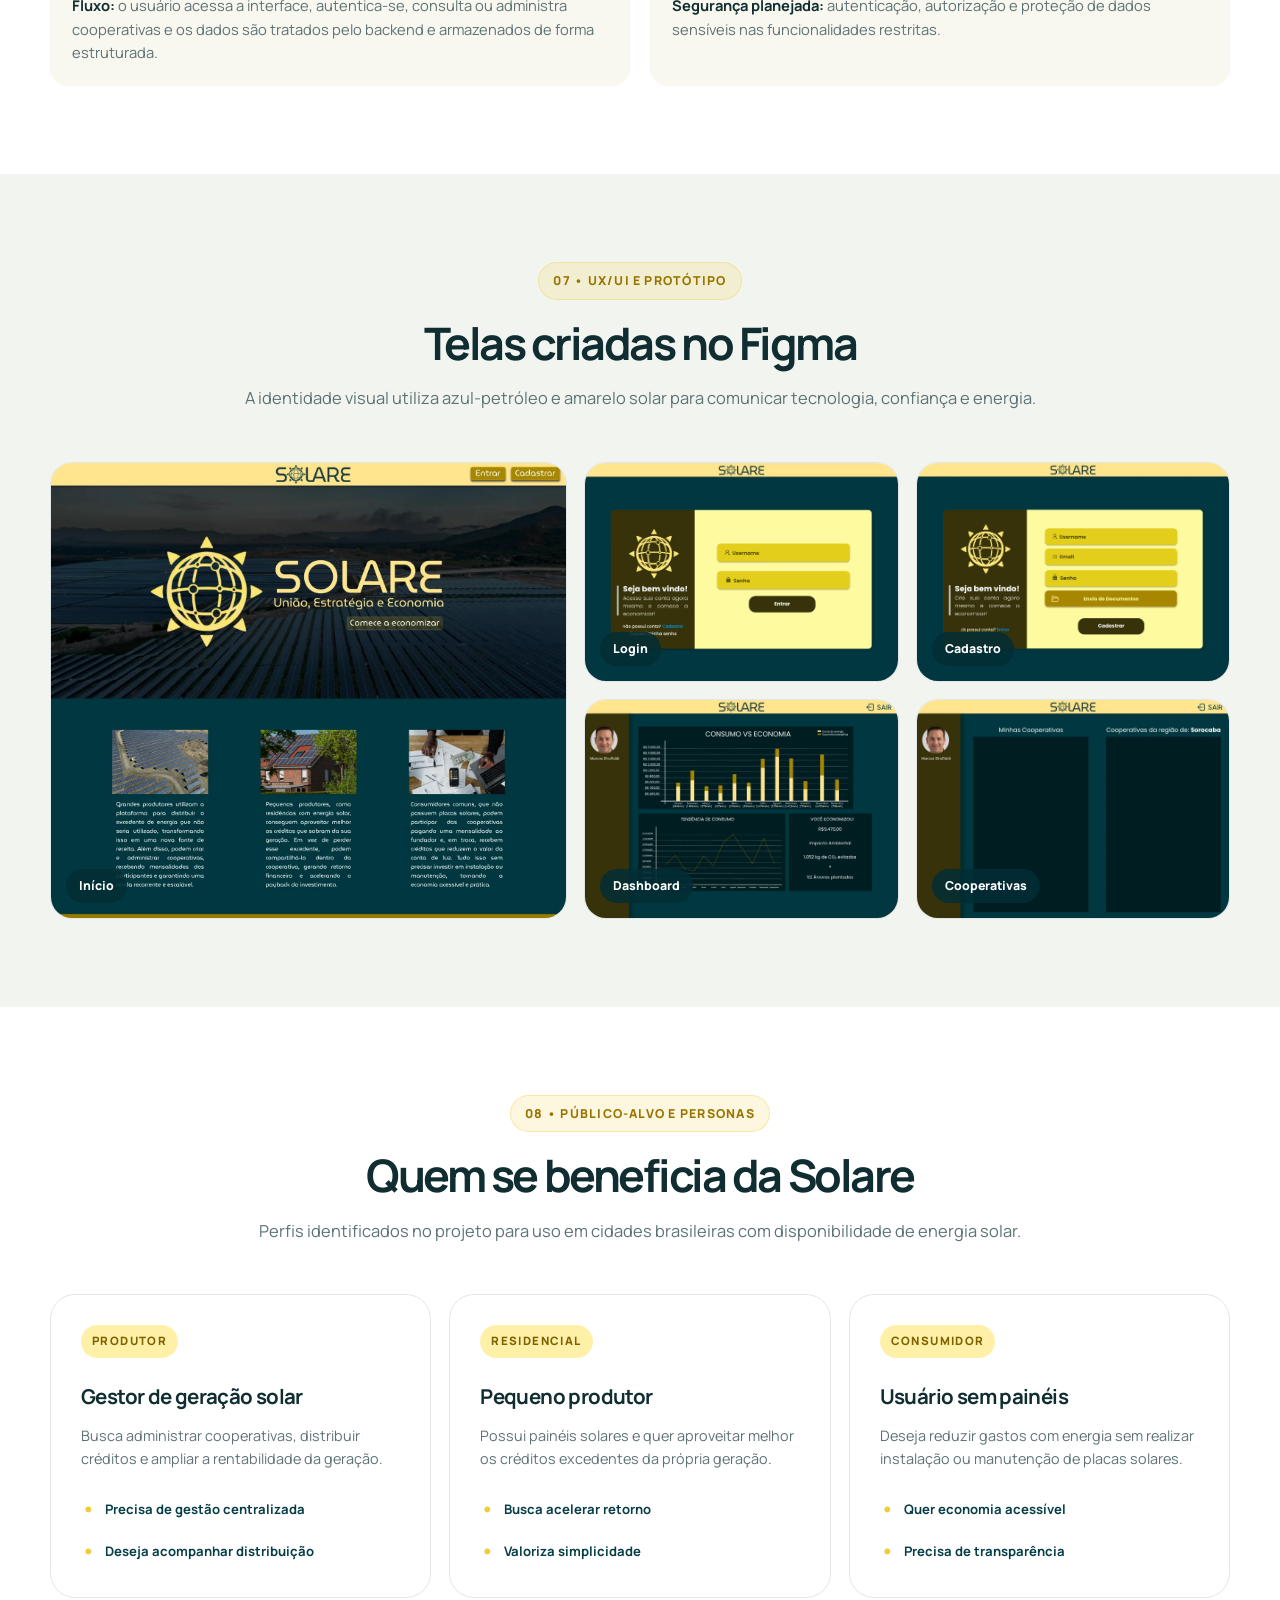
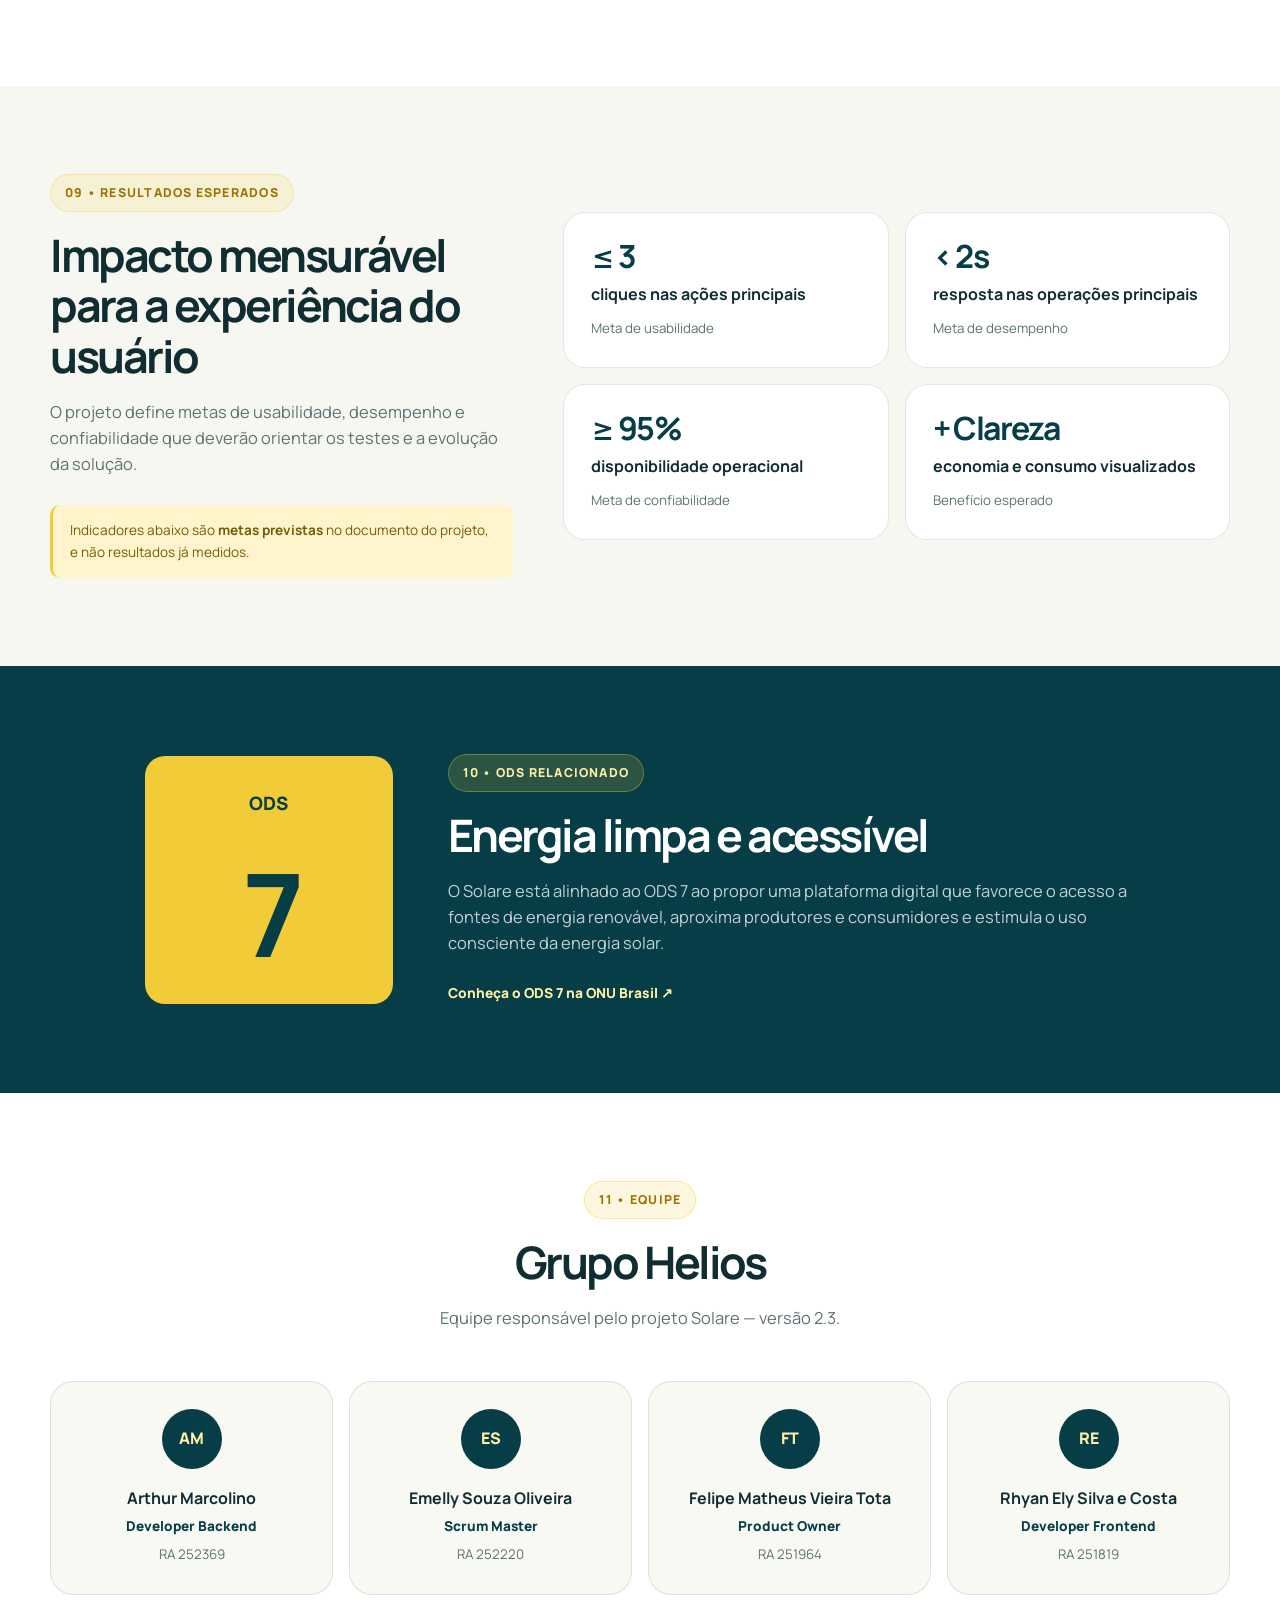
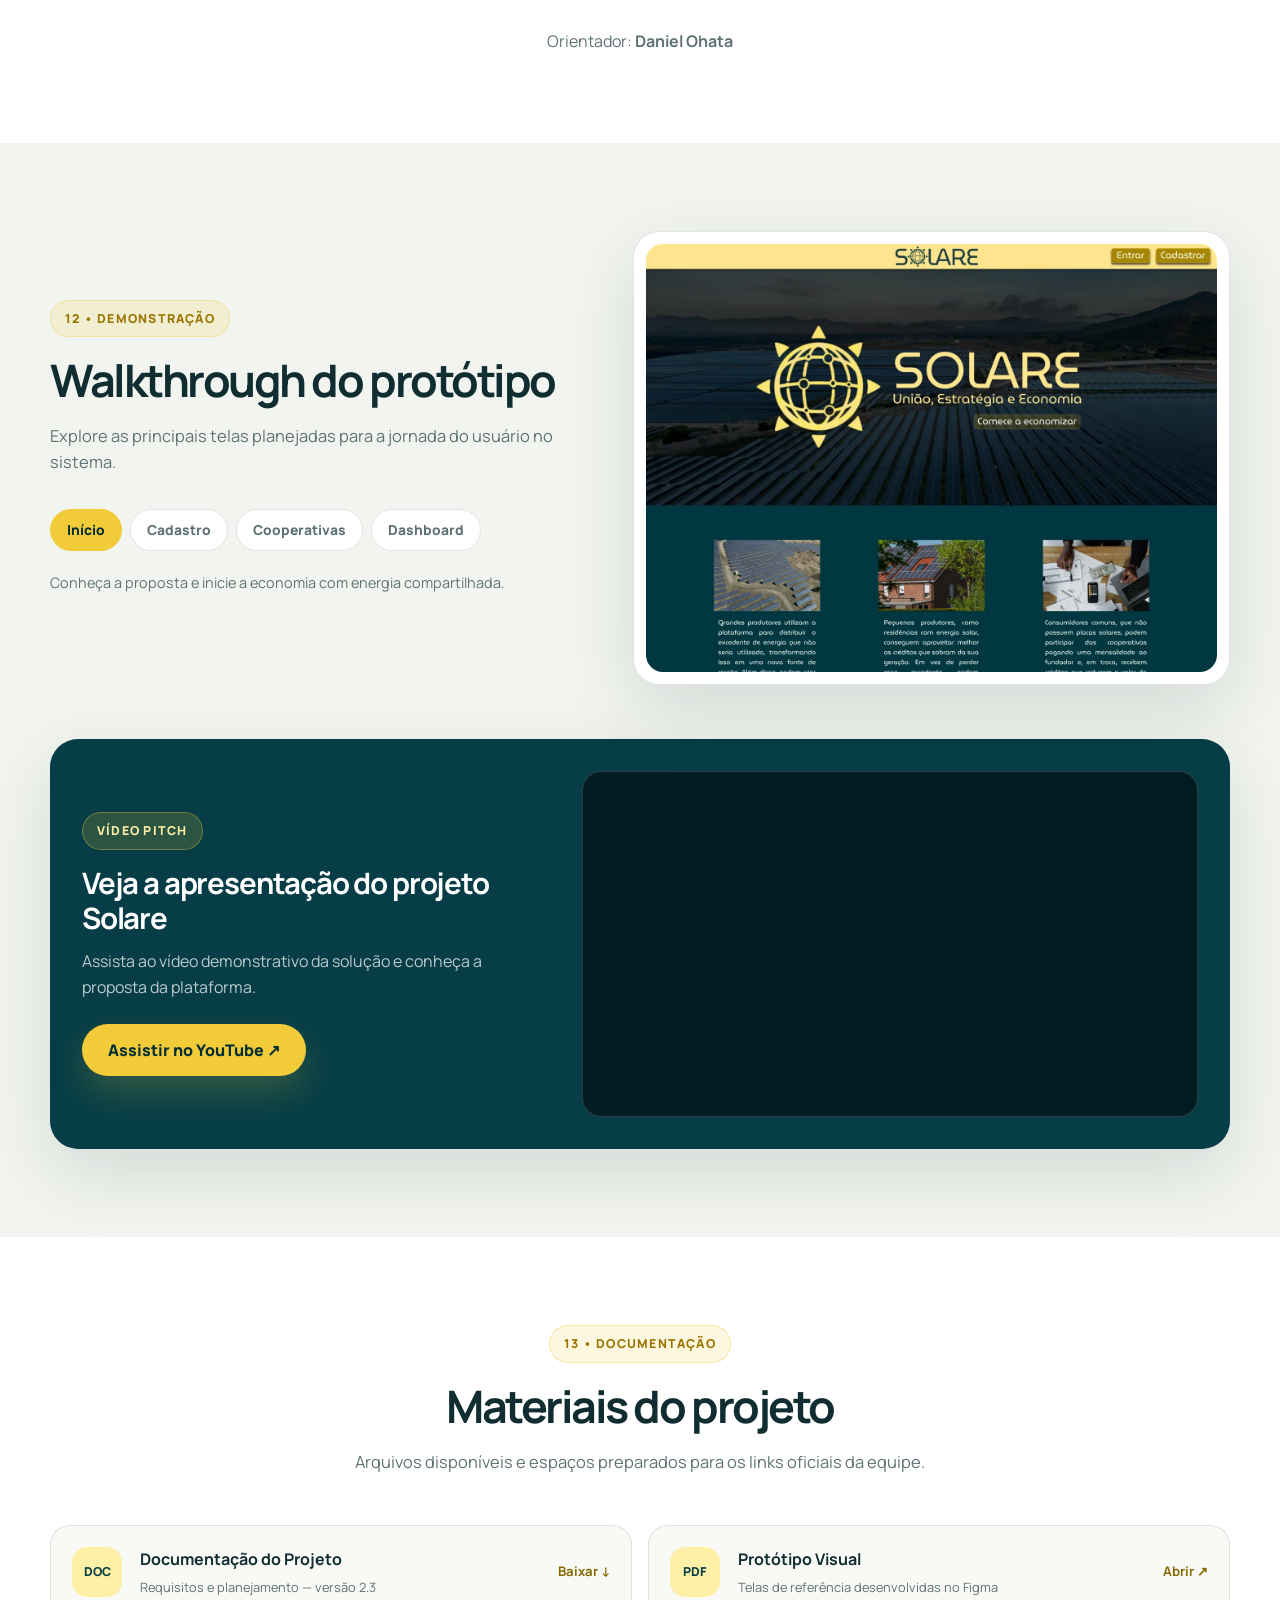
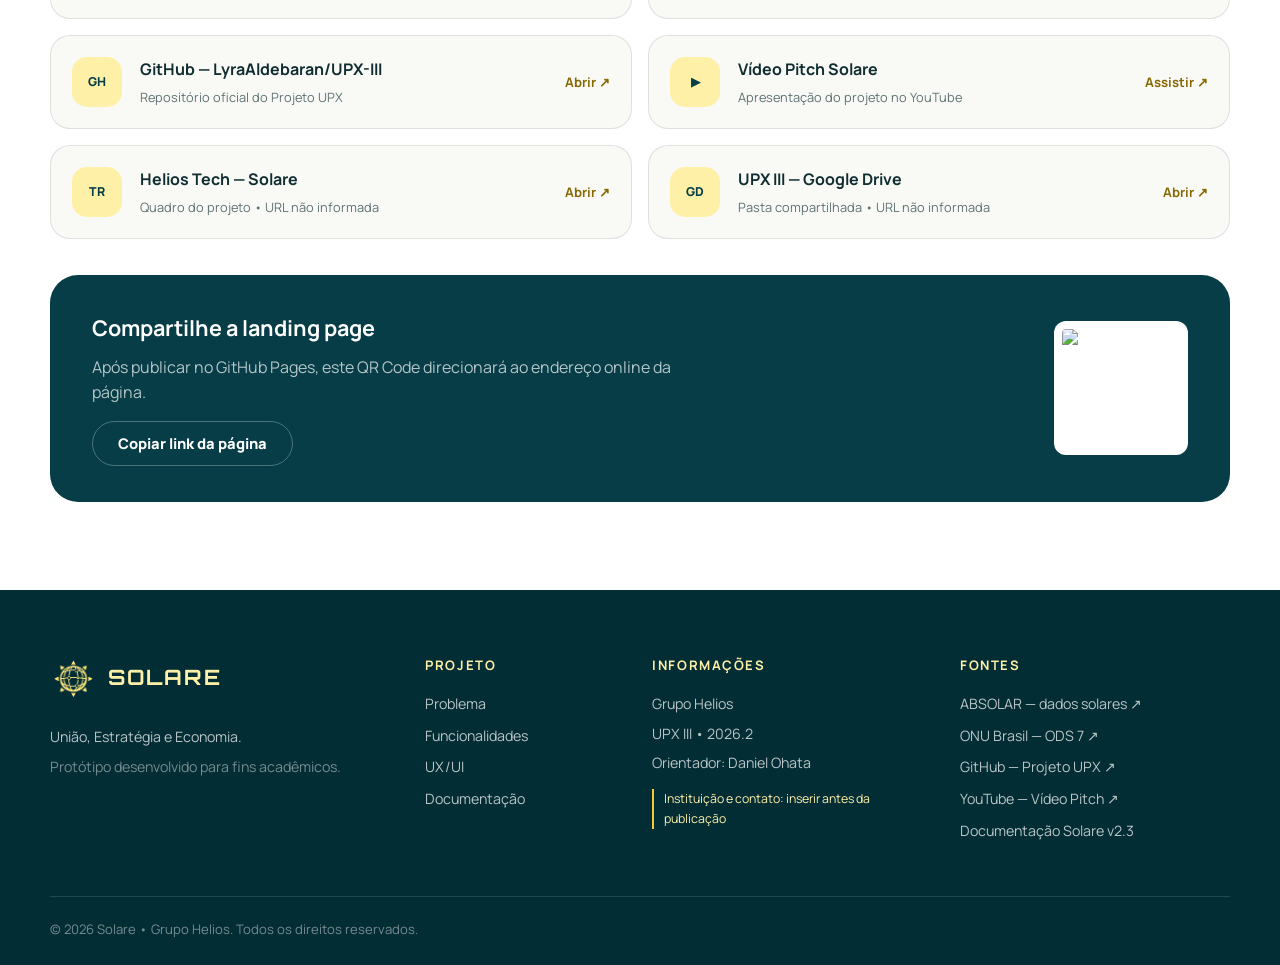
==== commit 420a7235: "arrumando landing page" ====
--- a/docs/index.html
+++ b/docs/index.html
@@ -433,16 +433,16 @@
             <div><h3>Vídeo Pitch Solare</h3><p>Apresentação do projeto no YouTube</p></div>
             <strong>Assistir ↗</strong>
           </a>
-          <div class="document-card pending reveal" title="Insira o endereço oficial do Trello para habilitar este acesso">
+          <a class="document-card reveal"  href="https://trello.com/b/tTbvEcG3/helios-tech-solare" target="_blank" rel="noopener">
             <span class="document-icon">TR</span>
             <div><h3>Helios Tech — Solare</h3><p>Quadro do projeto • URL não informada</p></div>
-            <strong>Pendente</strong>
-          </div>
-          <div class="document-card pending reveal" title="Insira o endereço oficial do Google Drive para habilitar este acesso">
+            <strong>Abrir ↗</strong>
+          </a>
+          <a class="document-card reveal"  href="https://drive.google.com/drive/folders/1T7mtCEwl4r7ZKNeXldTN0Ca_Rg3NN11b?usp=sharing" target="_blank" rel="noopener">
             <span class="document-icon">GD</span>
             <div><h3>UPX III — Google Drive</h3><p>Pasta compartilhada • URL não informada</p></div>
-            <strong>Pendente</strong>
-          </div>
+            <strong>Abrir ↗</strong>
+          </a>
         </div>
         <div class="access-card reveal">
           <div>
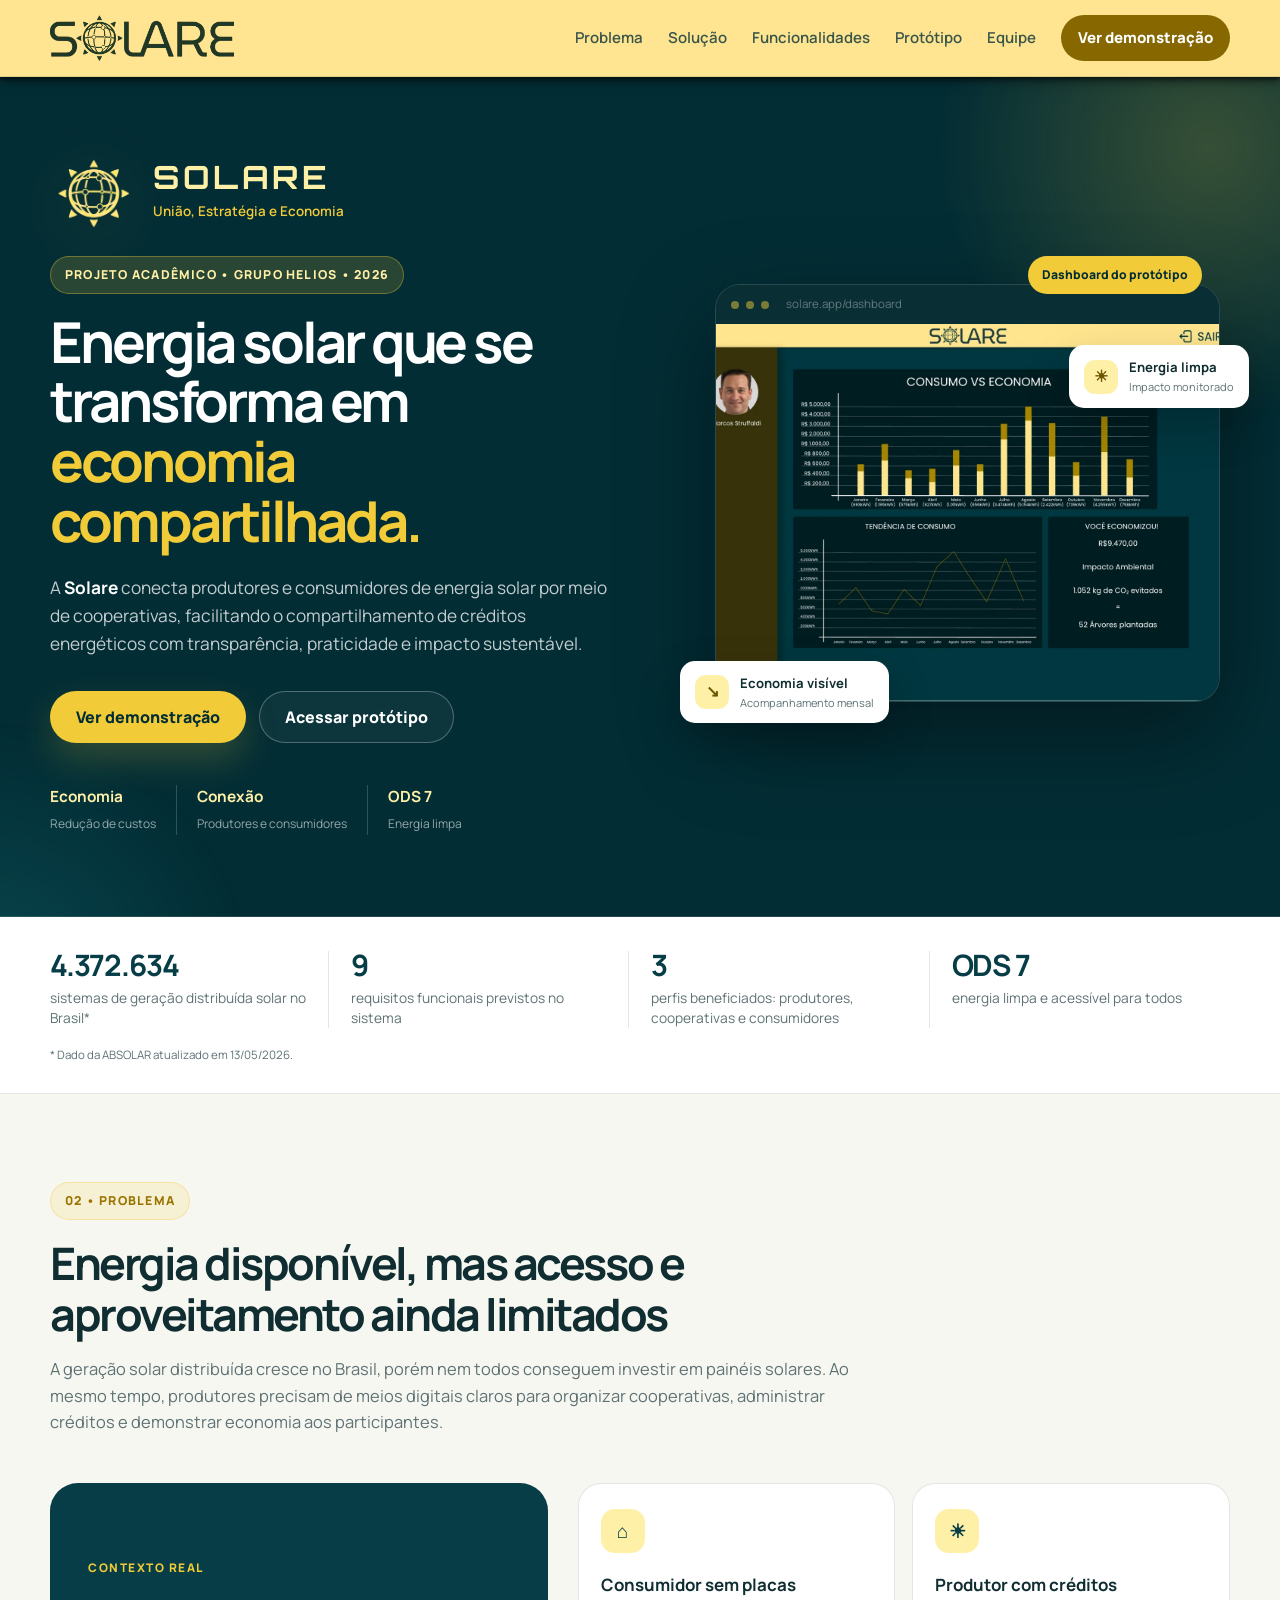
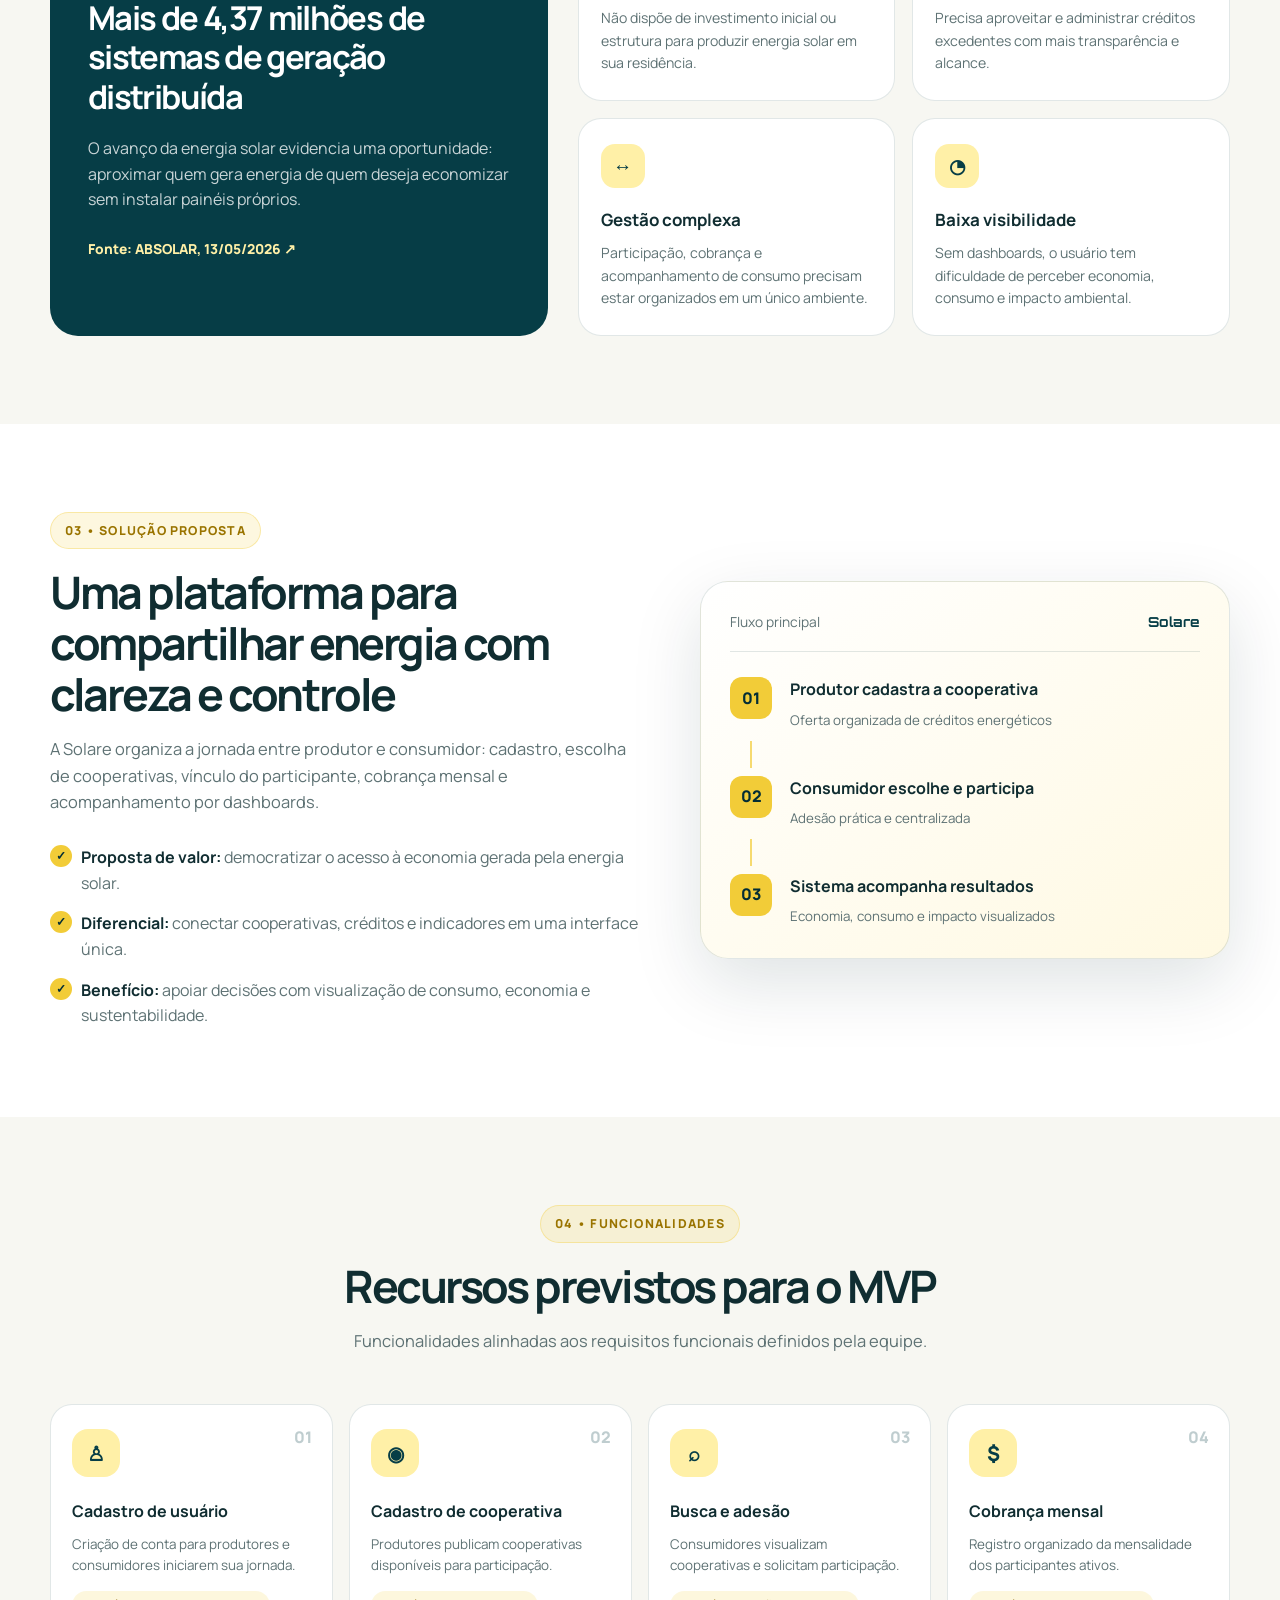
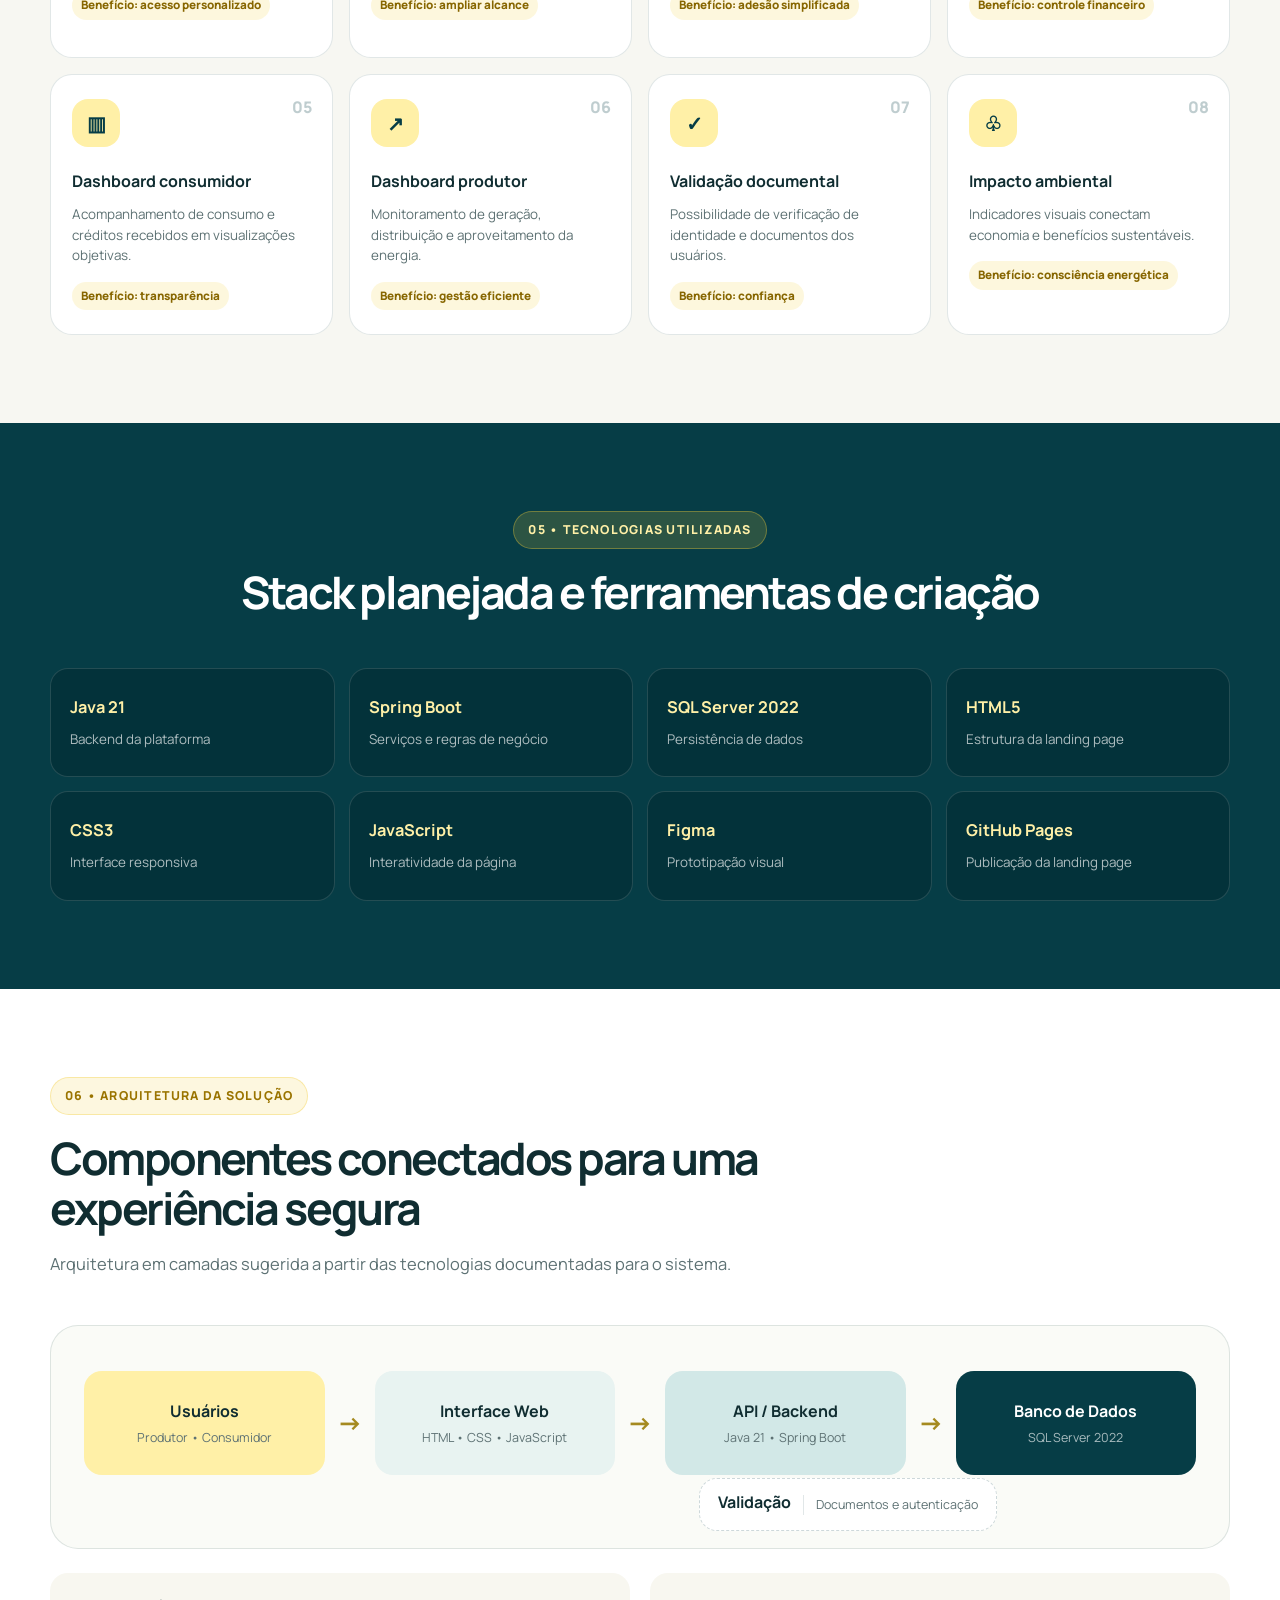
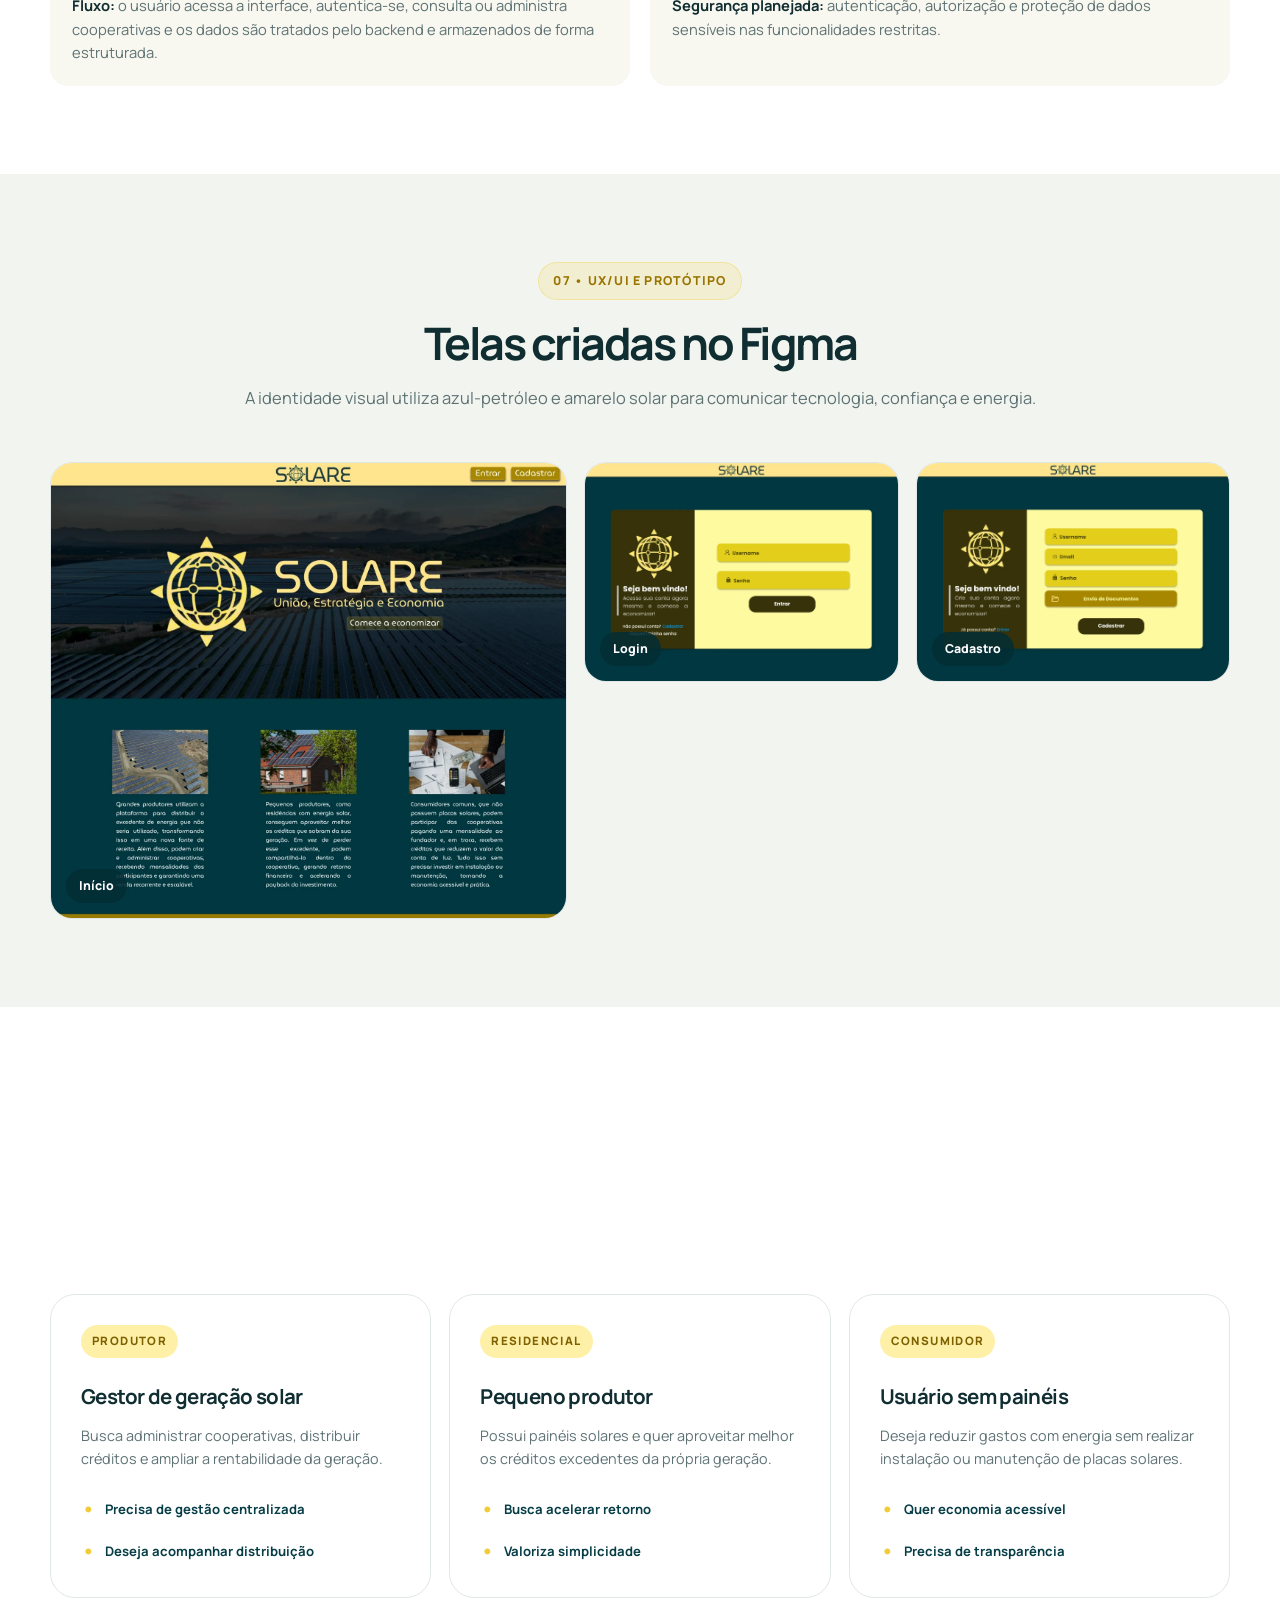
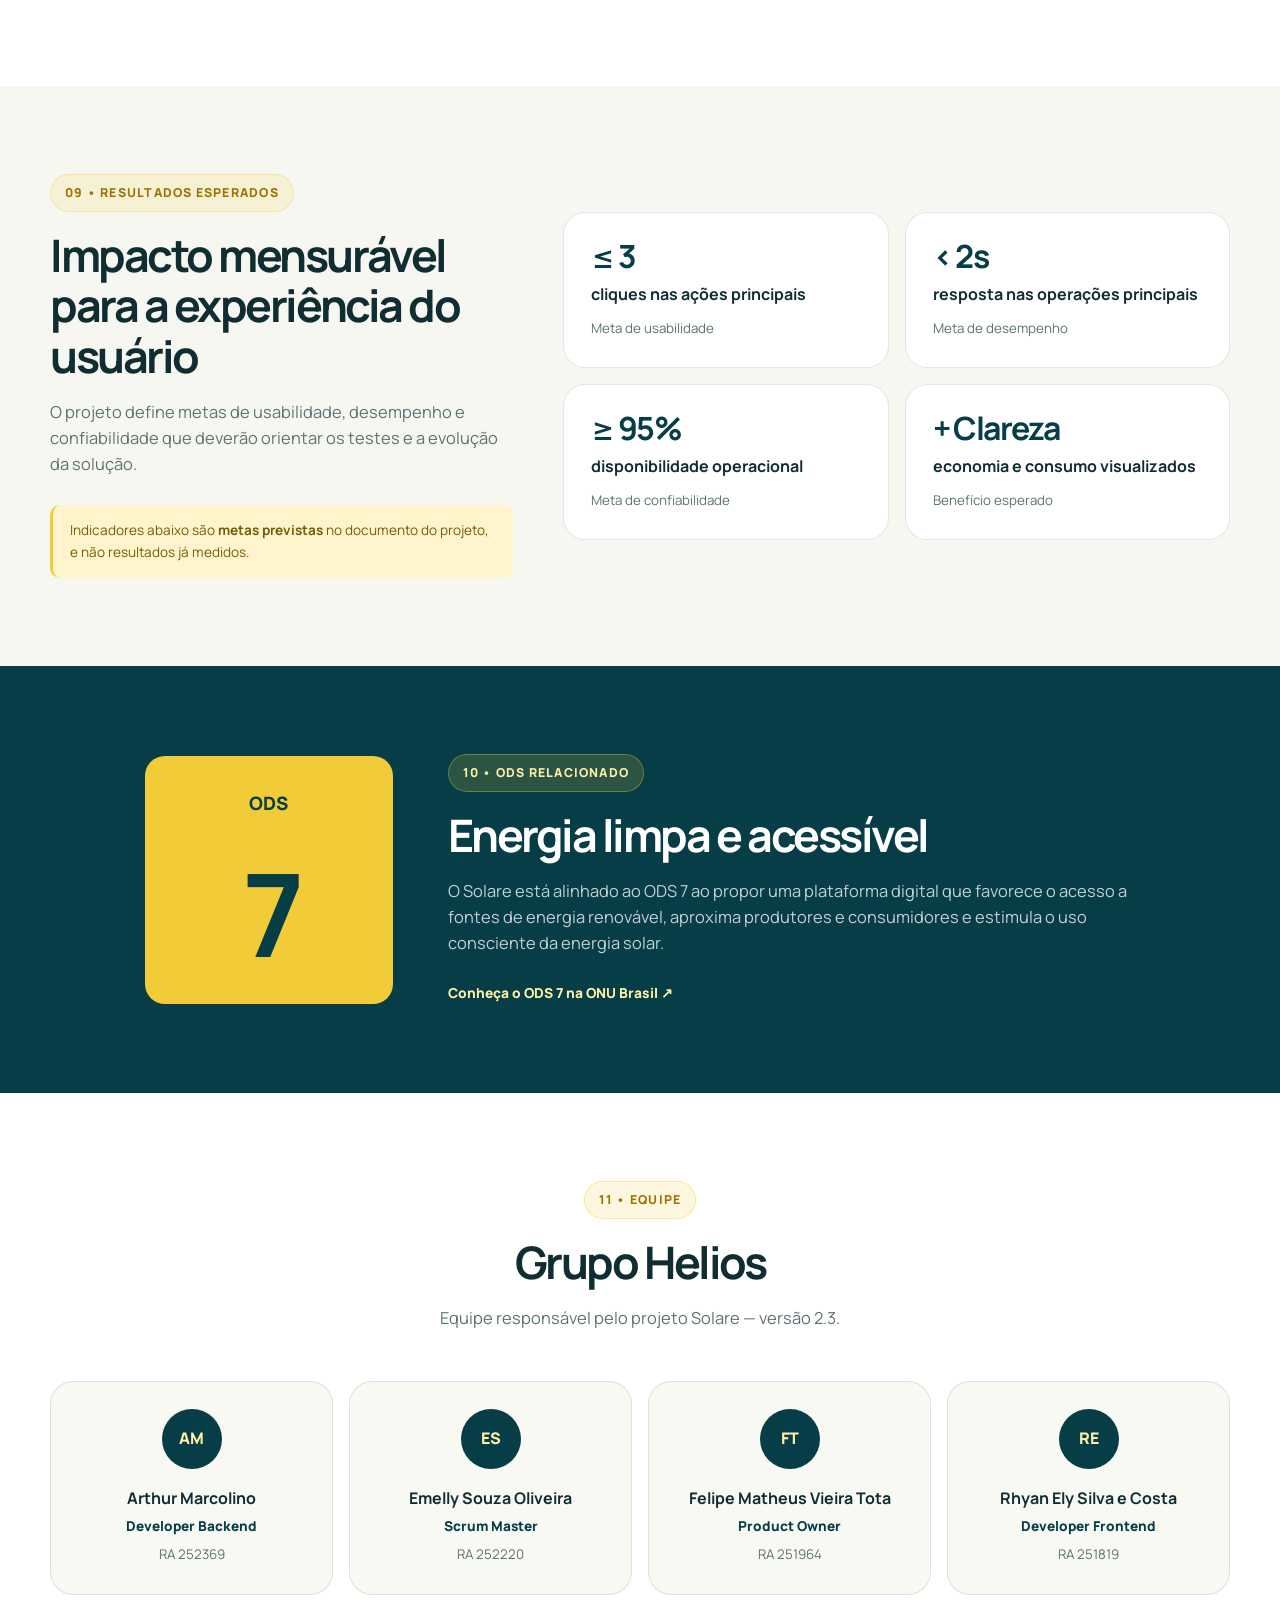
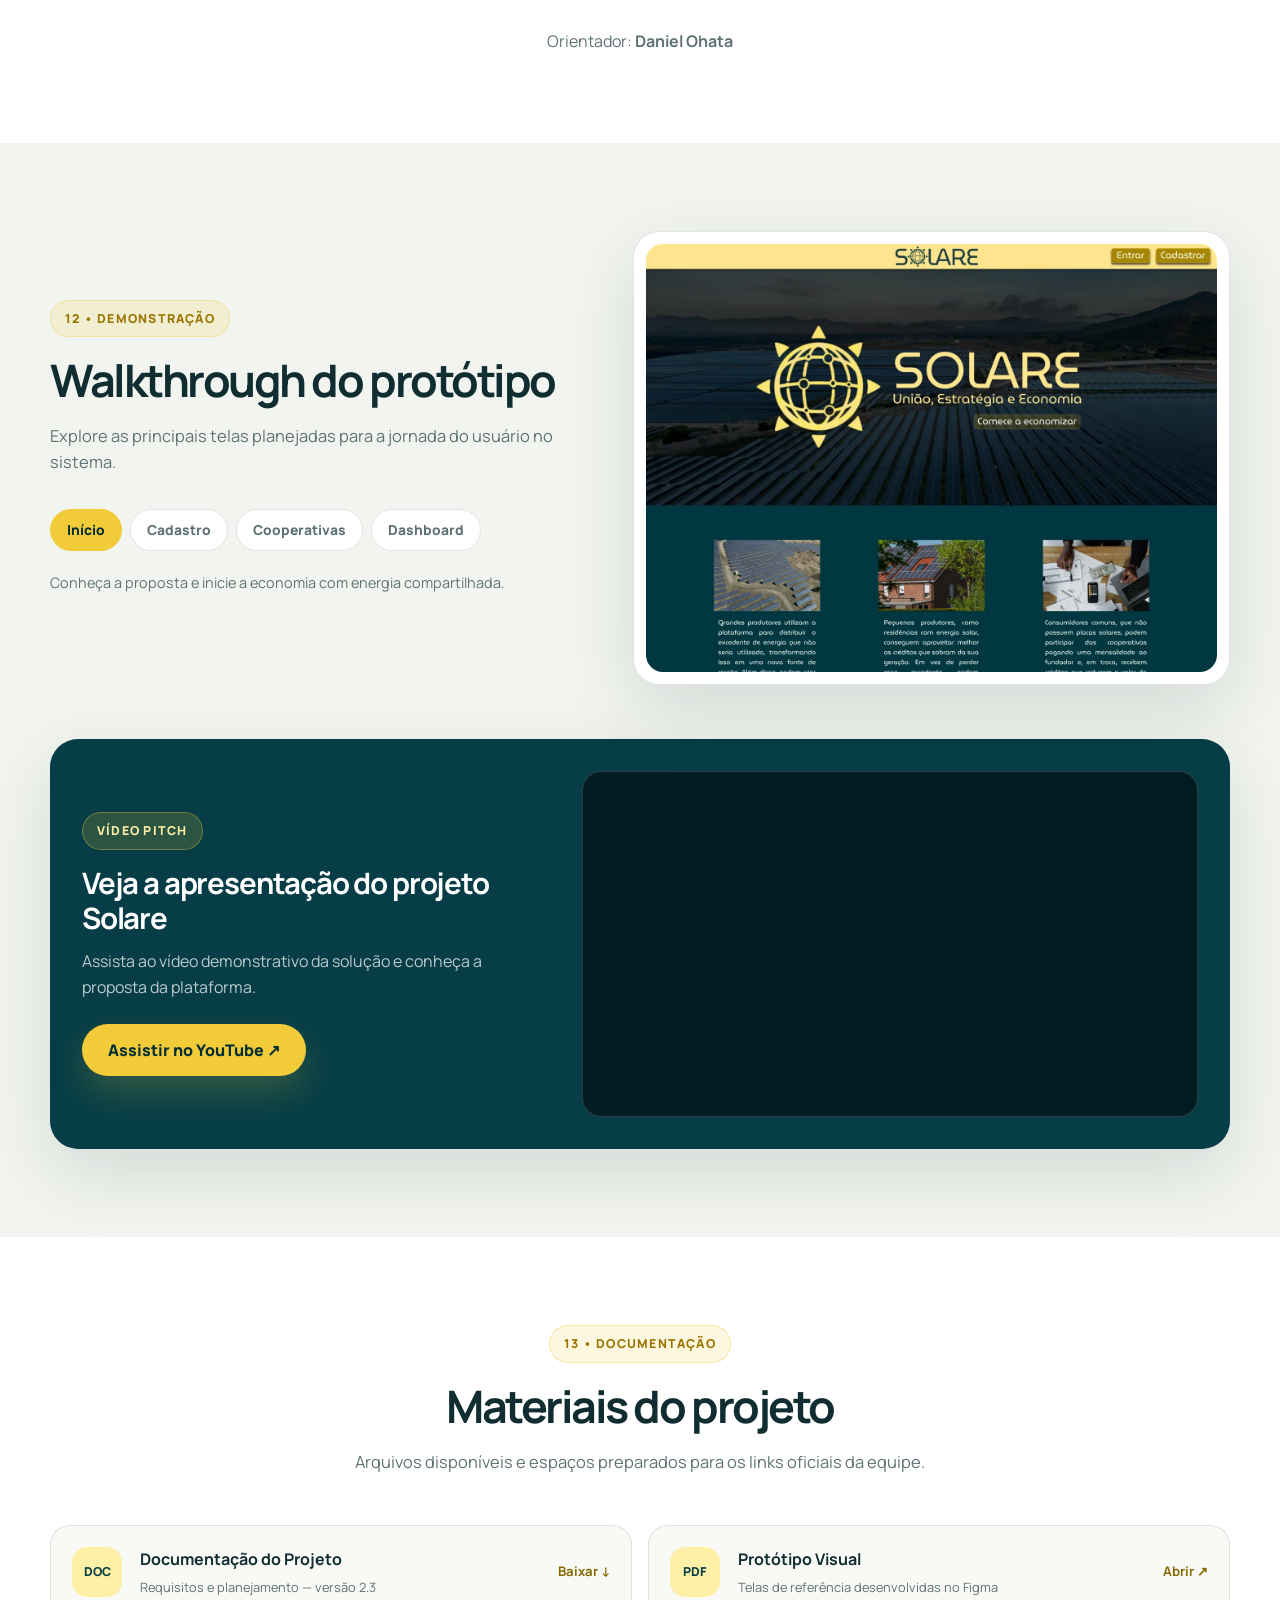
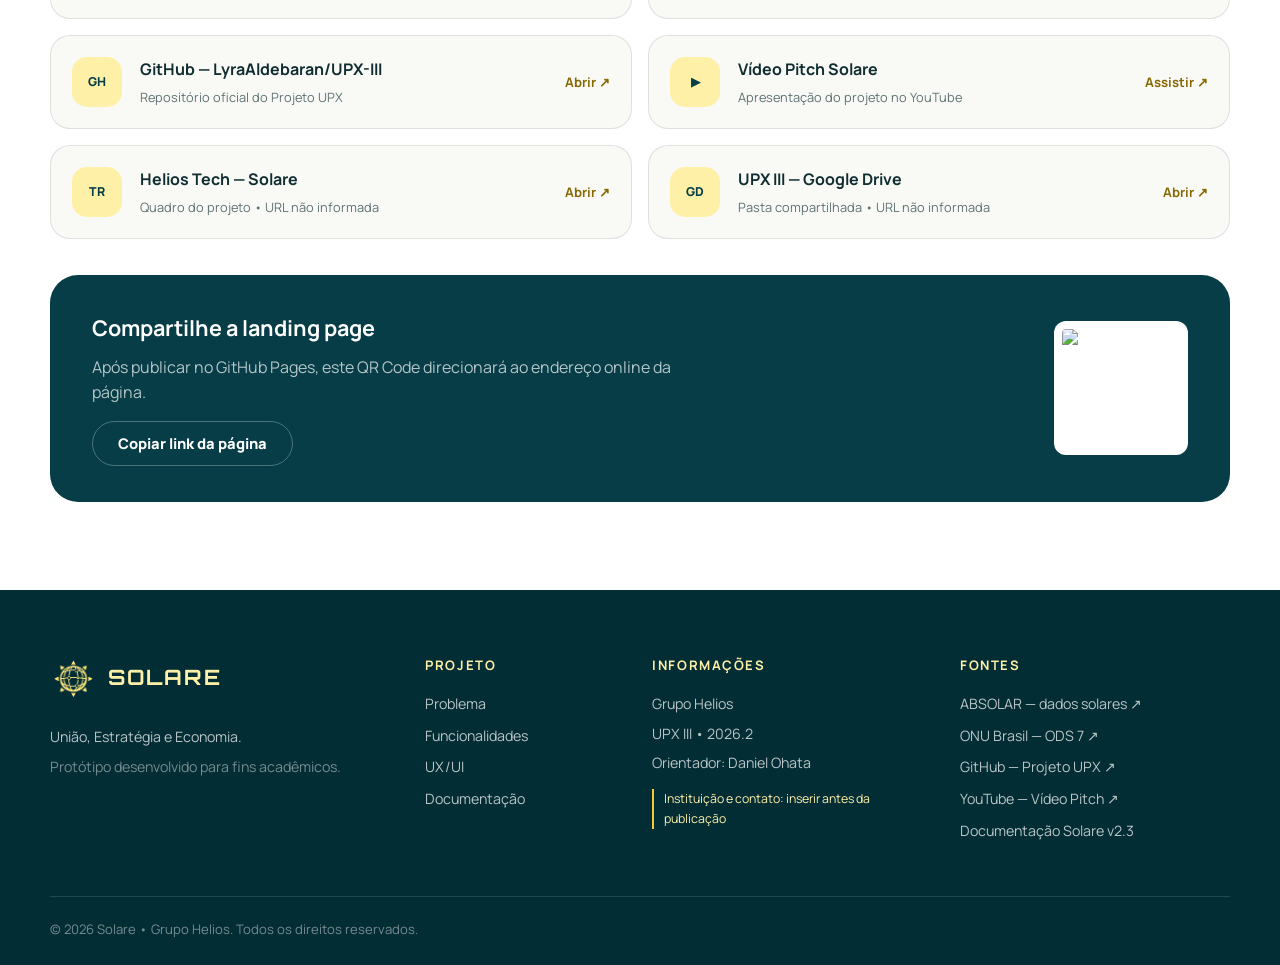
==== commit 0af1a554: "arrumando landing page" ====
--- a/docs/index.html
+++ b/docs/index.html
@@ -48,7 +48,7 @@
               <small>União, Estratégia e Economia</small>
             </div>
           </div>
-          <span class="eyebrow">Projeto acadêmico • Grupo Helios • 2026.2</span>
+          <span class="eyebrow">Projeto acadêmico • Grupo Helios • 2026</span>
           <h1>Energia solar que se transforma em <span>economia compartilhada.</span></h1>
           <p class="hero-description">
             A <strong>Solare</strong> conecta produtores e consumidores de energia solar por meio de cooperativas,
--- a/docs/style.css
+++ b/docs/style.css
@@ -39,6 +39,10 @@
   background: rgba(255, 229, 142, 0.97);
   border-bottom: 1px solid rgba(3,45,53,0.12);
   backdrop-filter: blur(16px);
+                          box-shadow: 
+                0px 1px 5px 0px rgba(0, 0, 0, 0.7),
+                0px 4px 9px 0px rgba(0, 0, 0, 0.4),
+                0px 6px 14px 0px rgba(0, 0, 0, 0.1);
 }
 .nav-container { min-height: 76px; display: flex; align-items: center; justify-content: space-between; gap: 28px; }
 .brand { display: inline-flex; align-items: center; gap: 12px; color: var(--solar-light); }
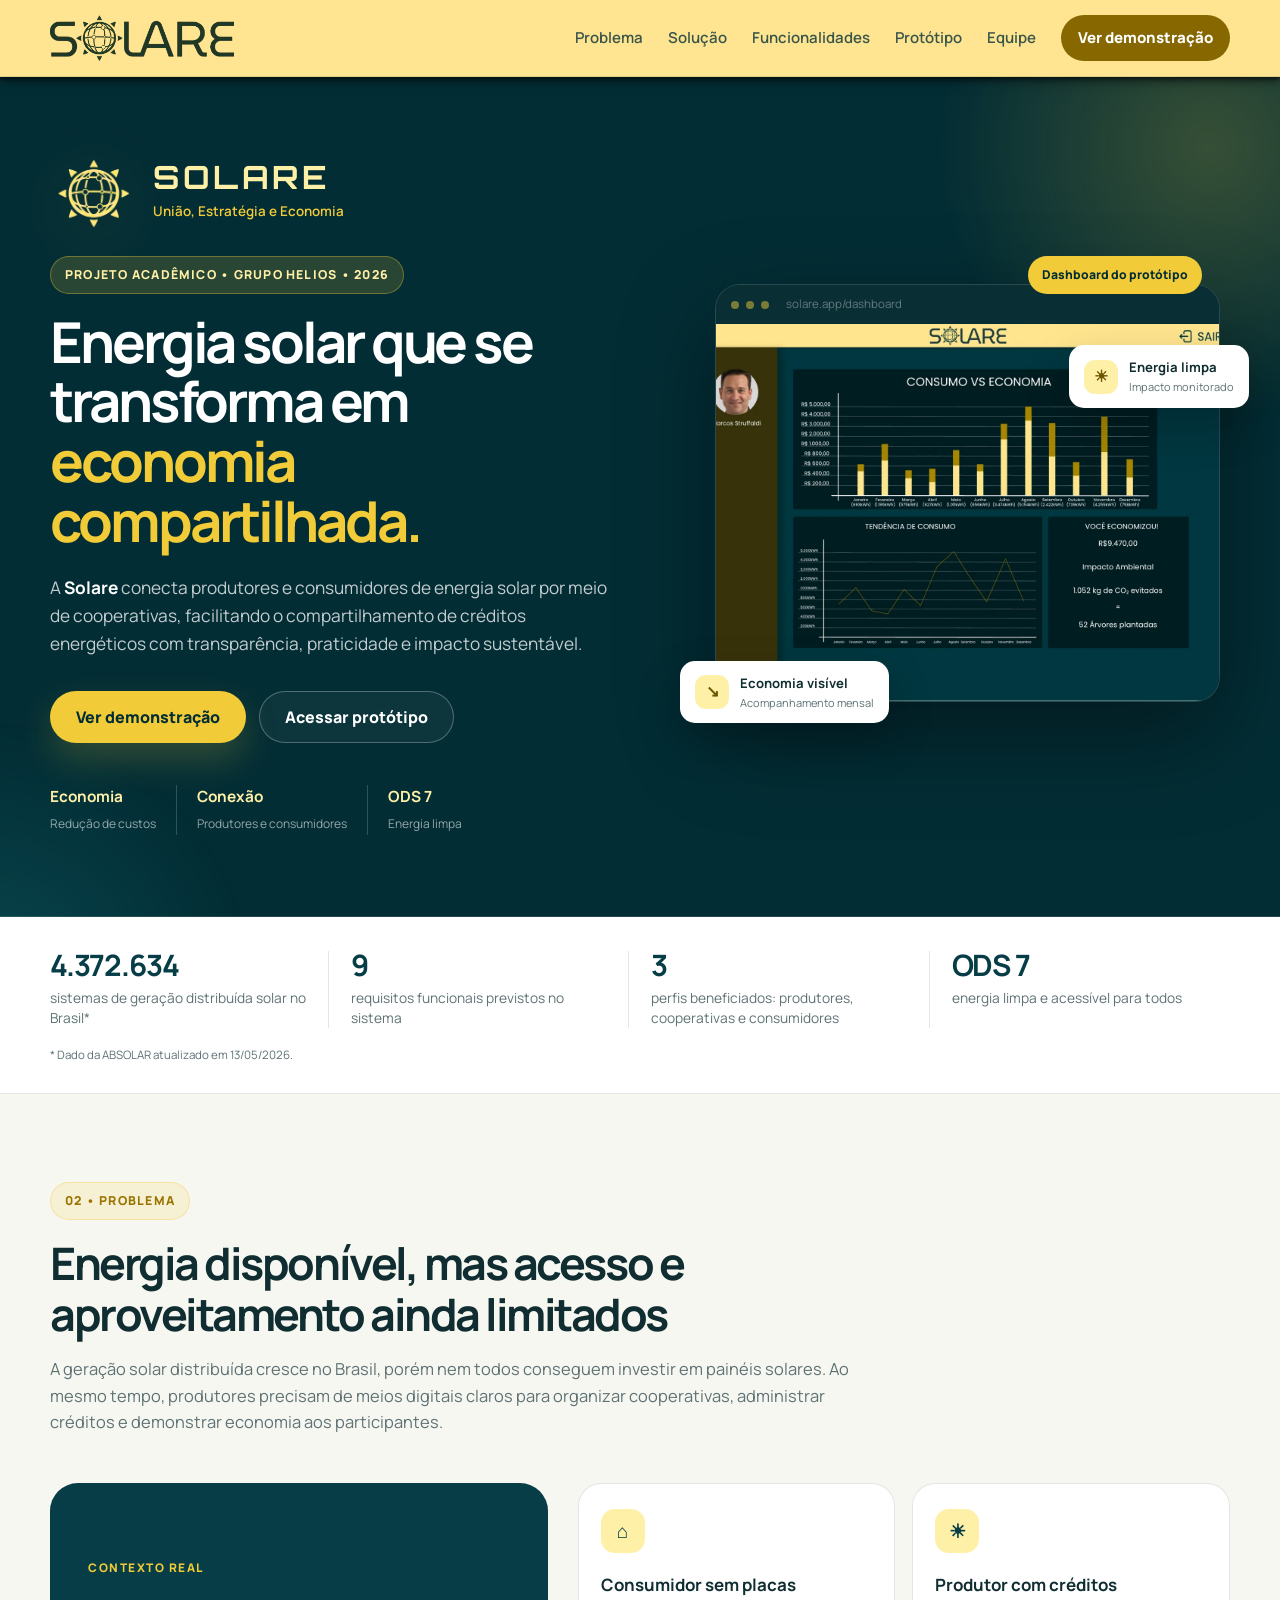
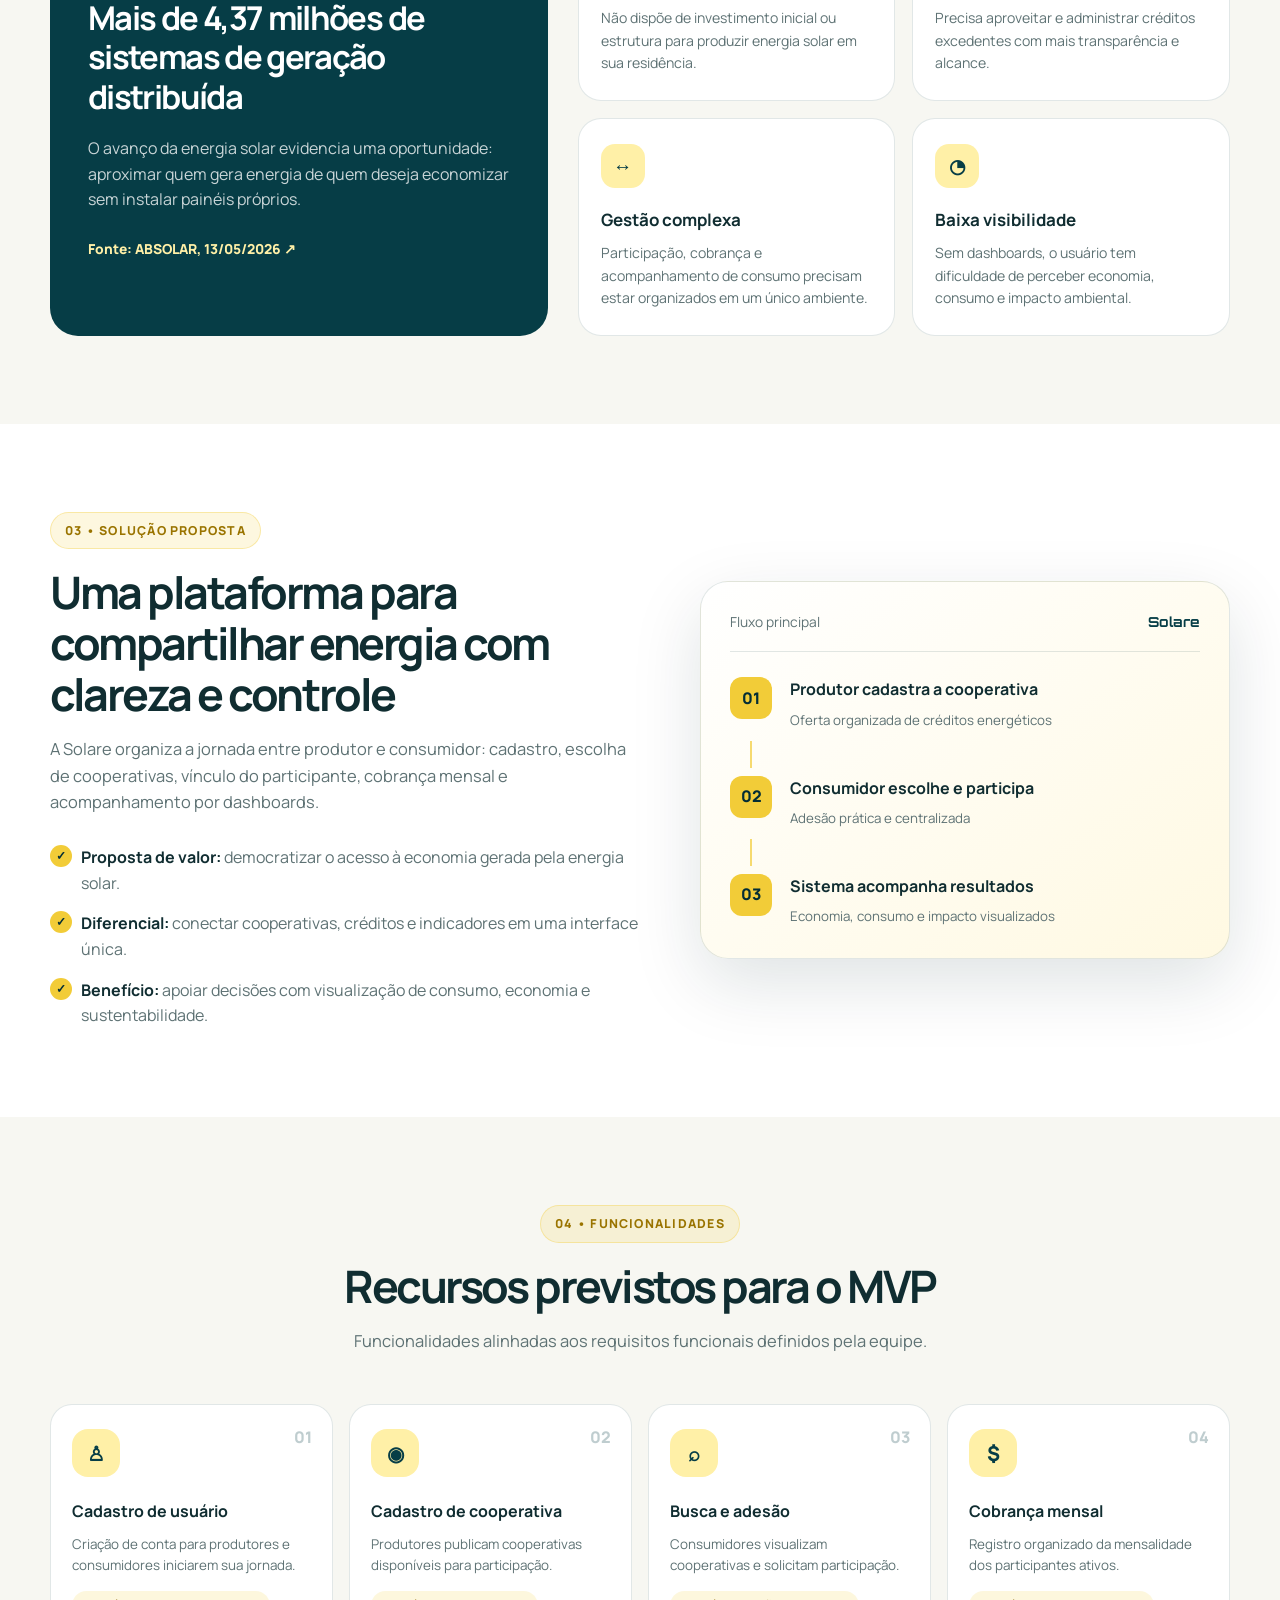
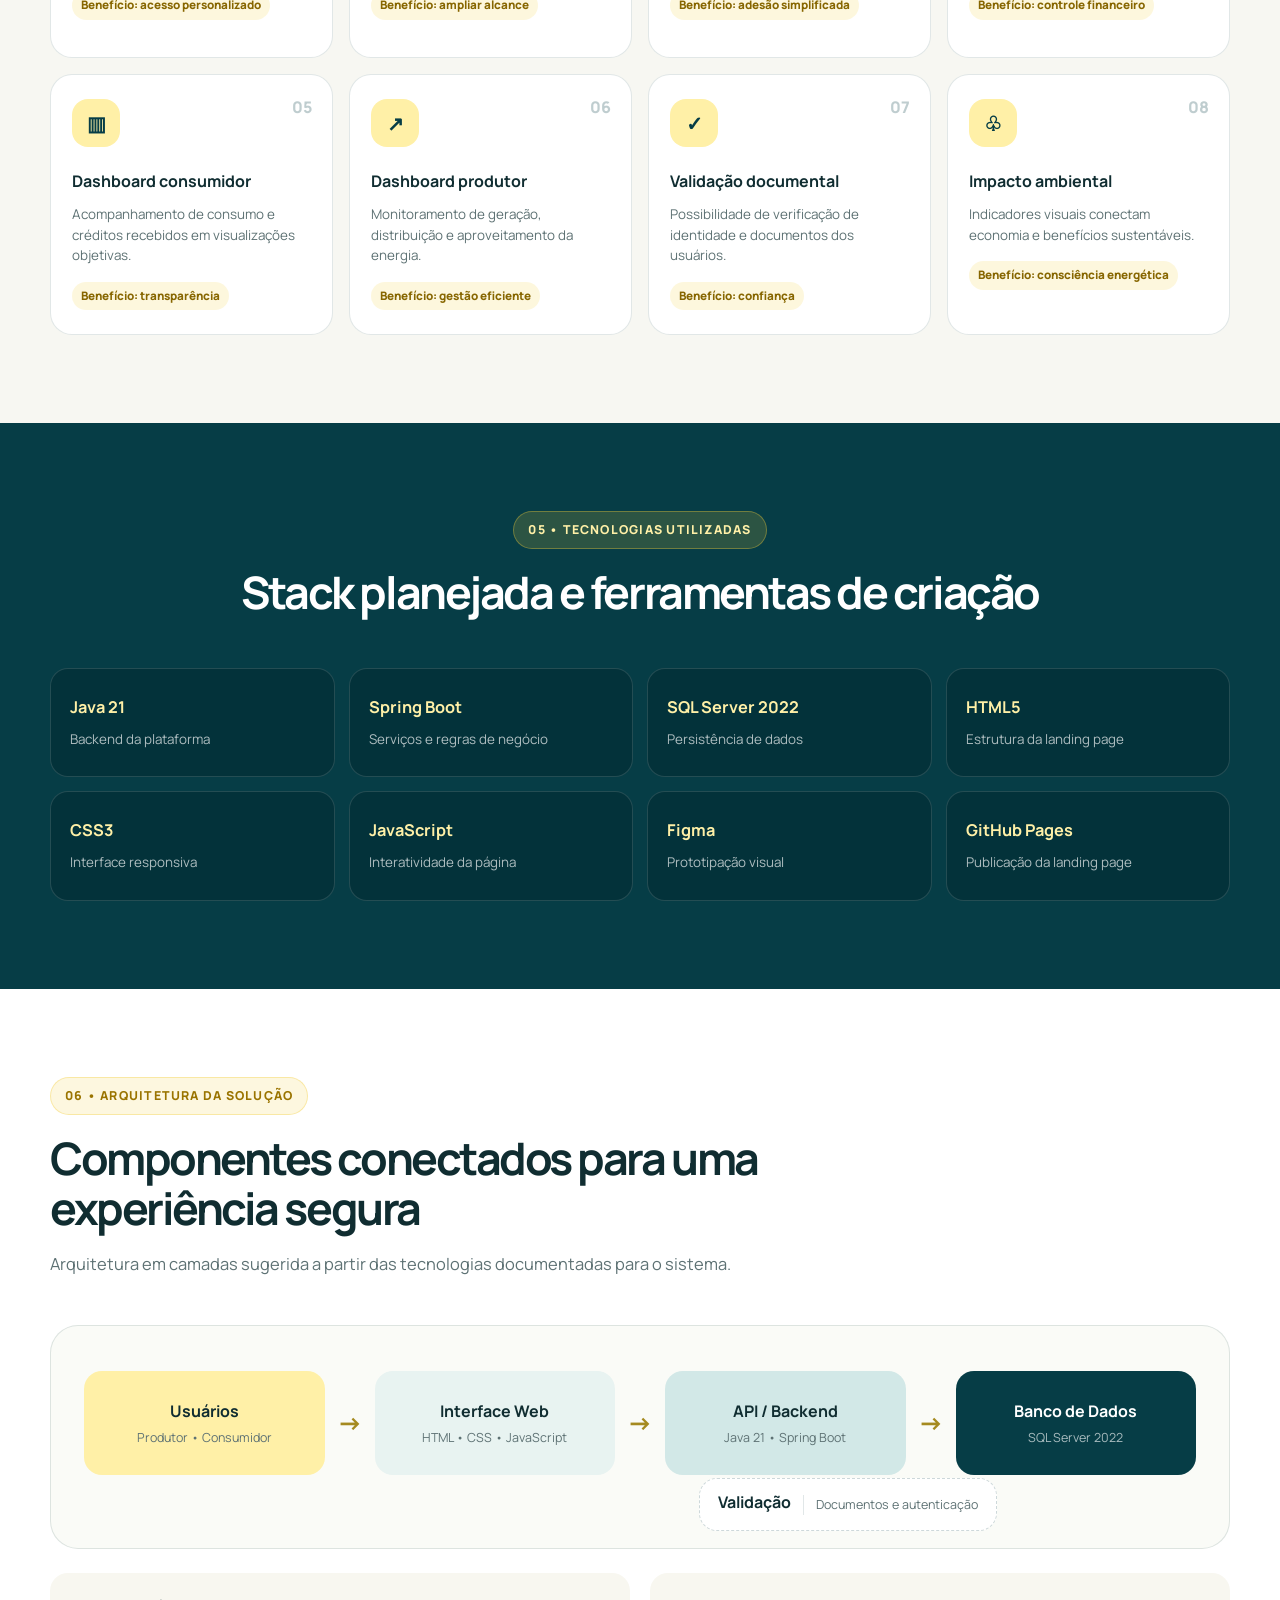
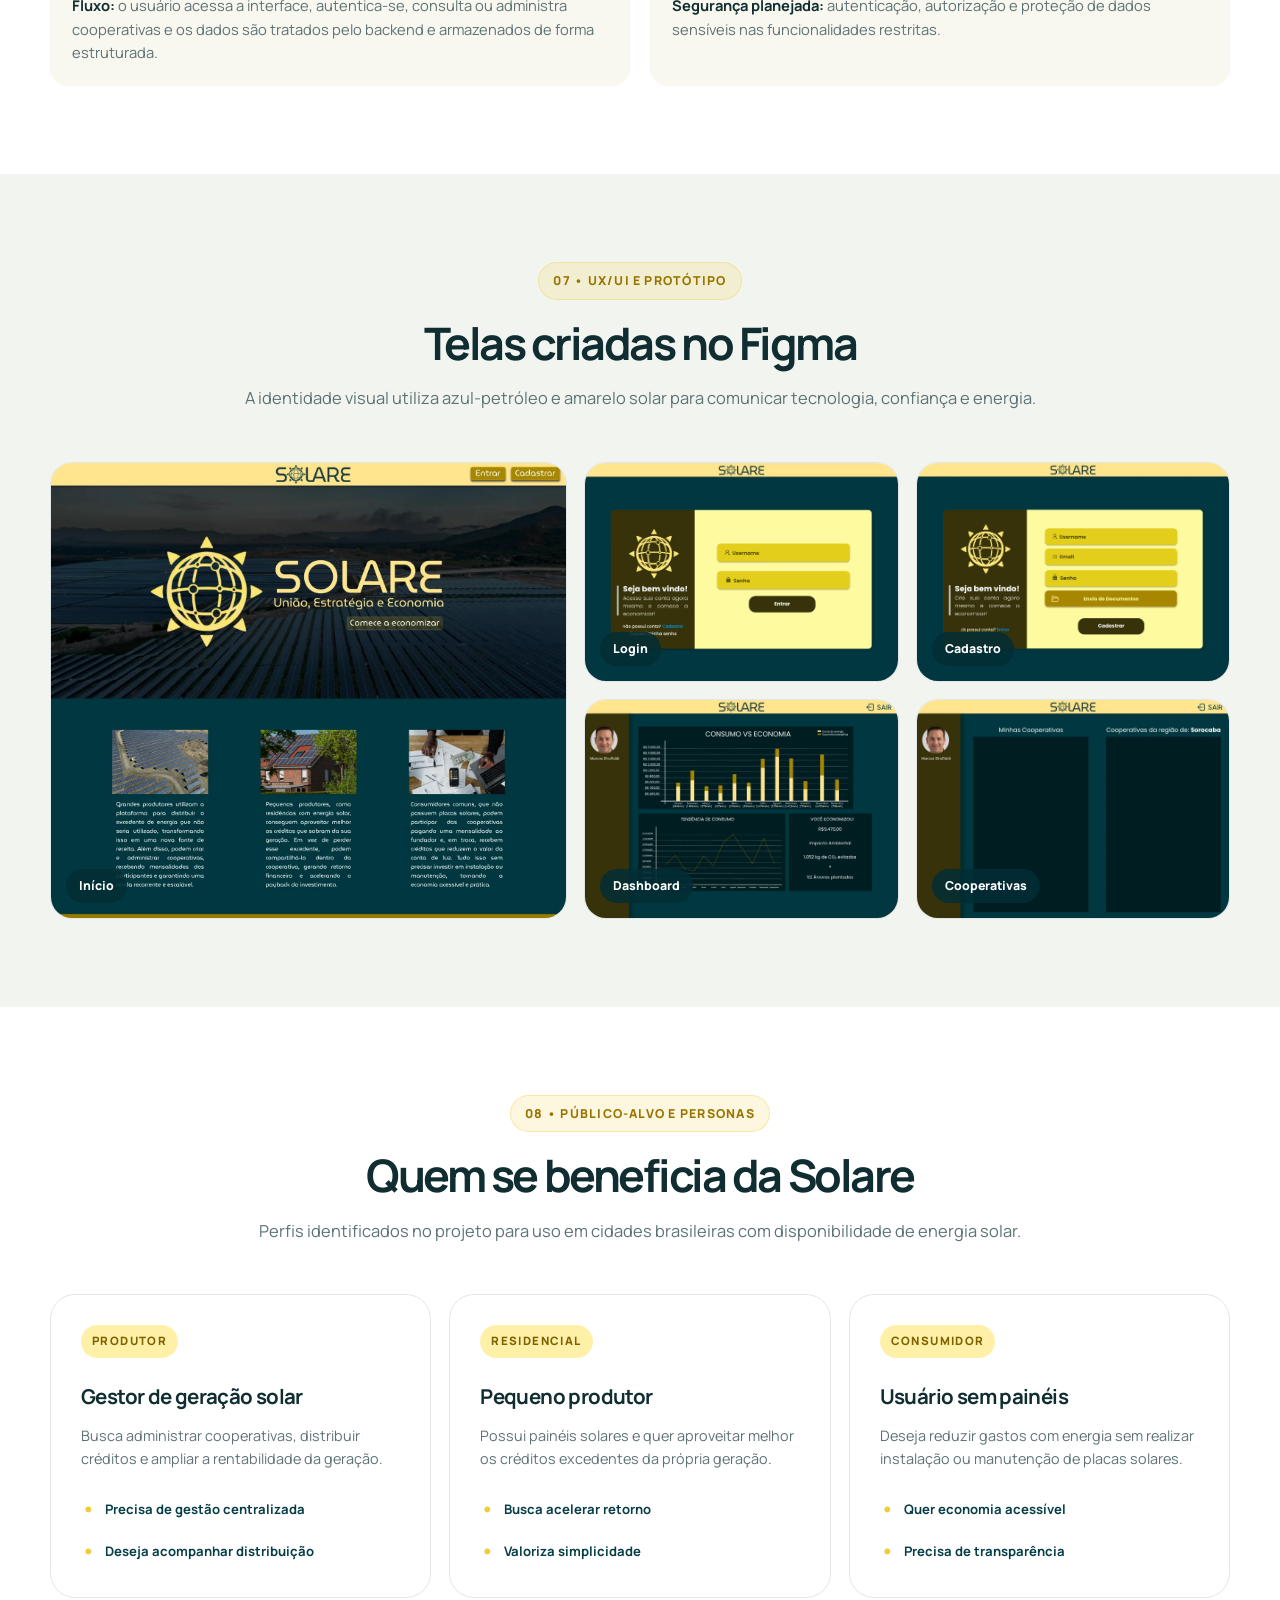
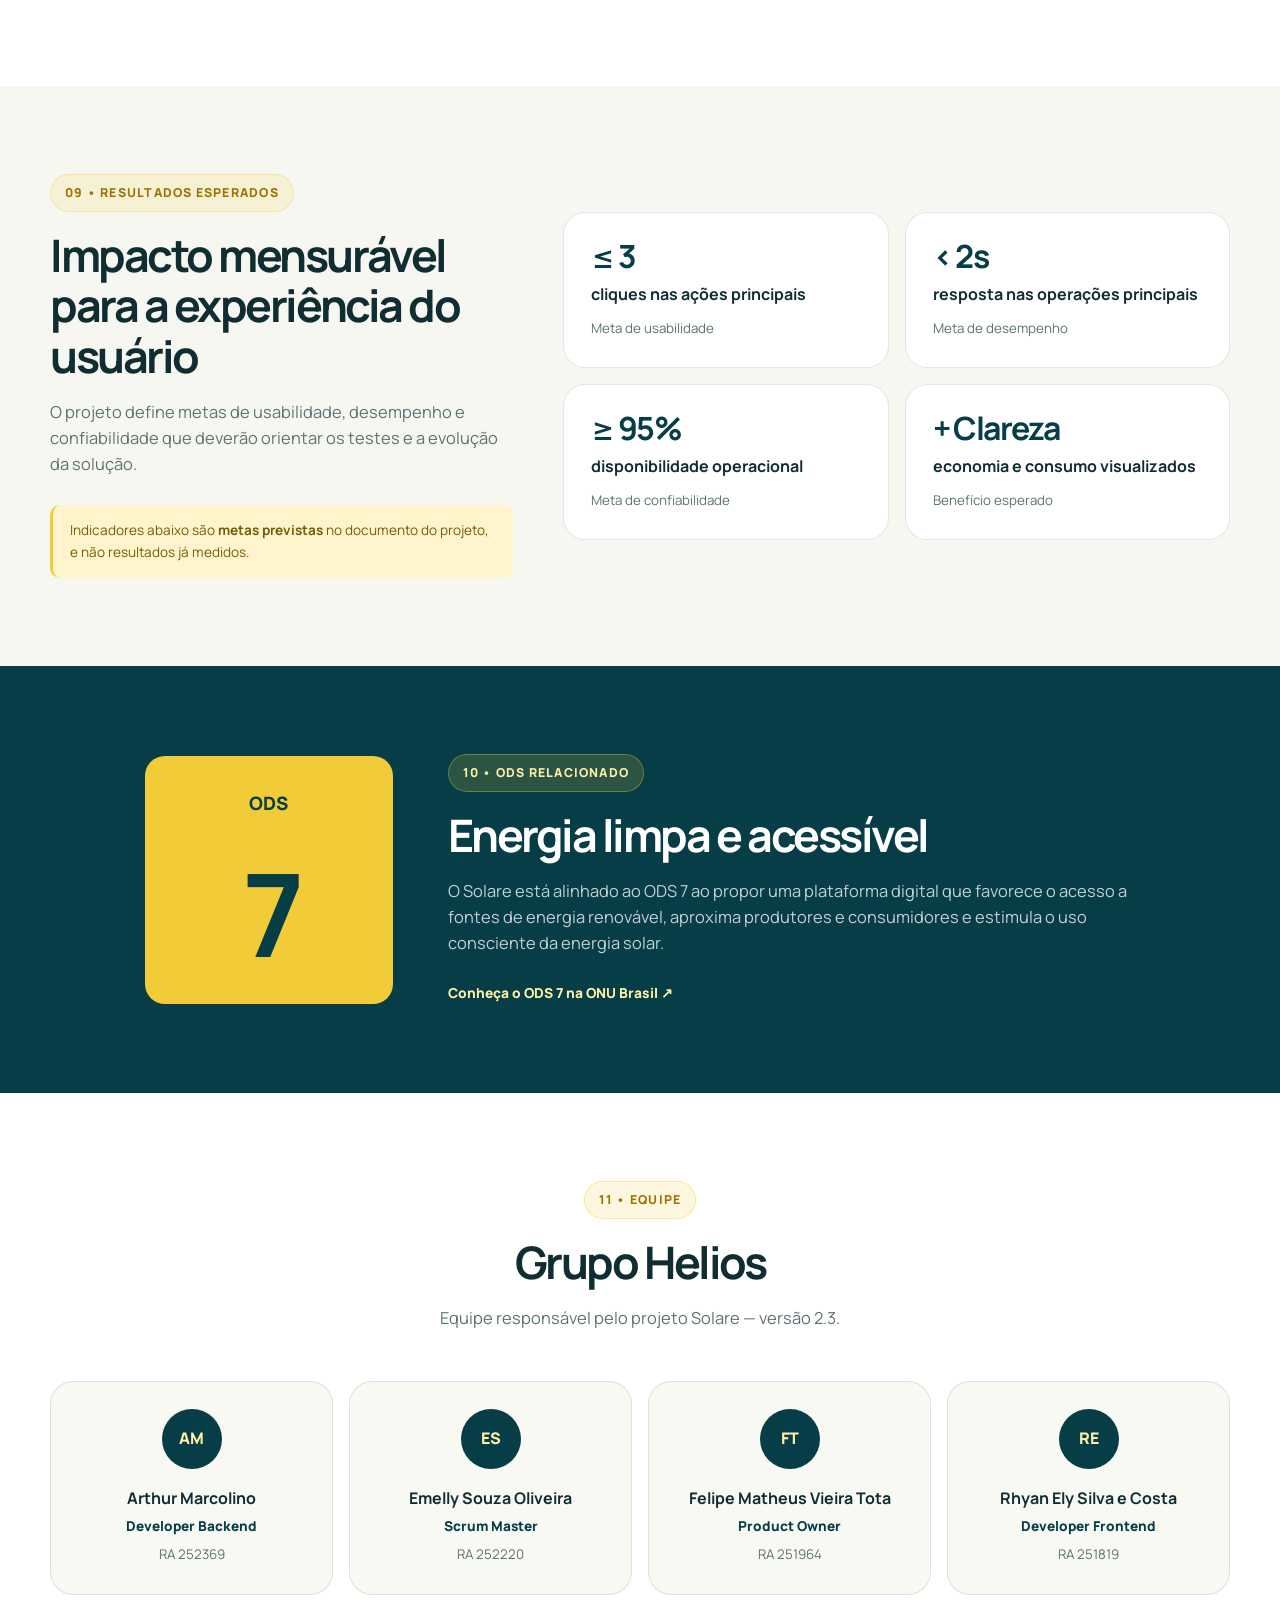
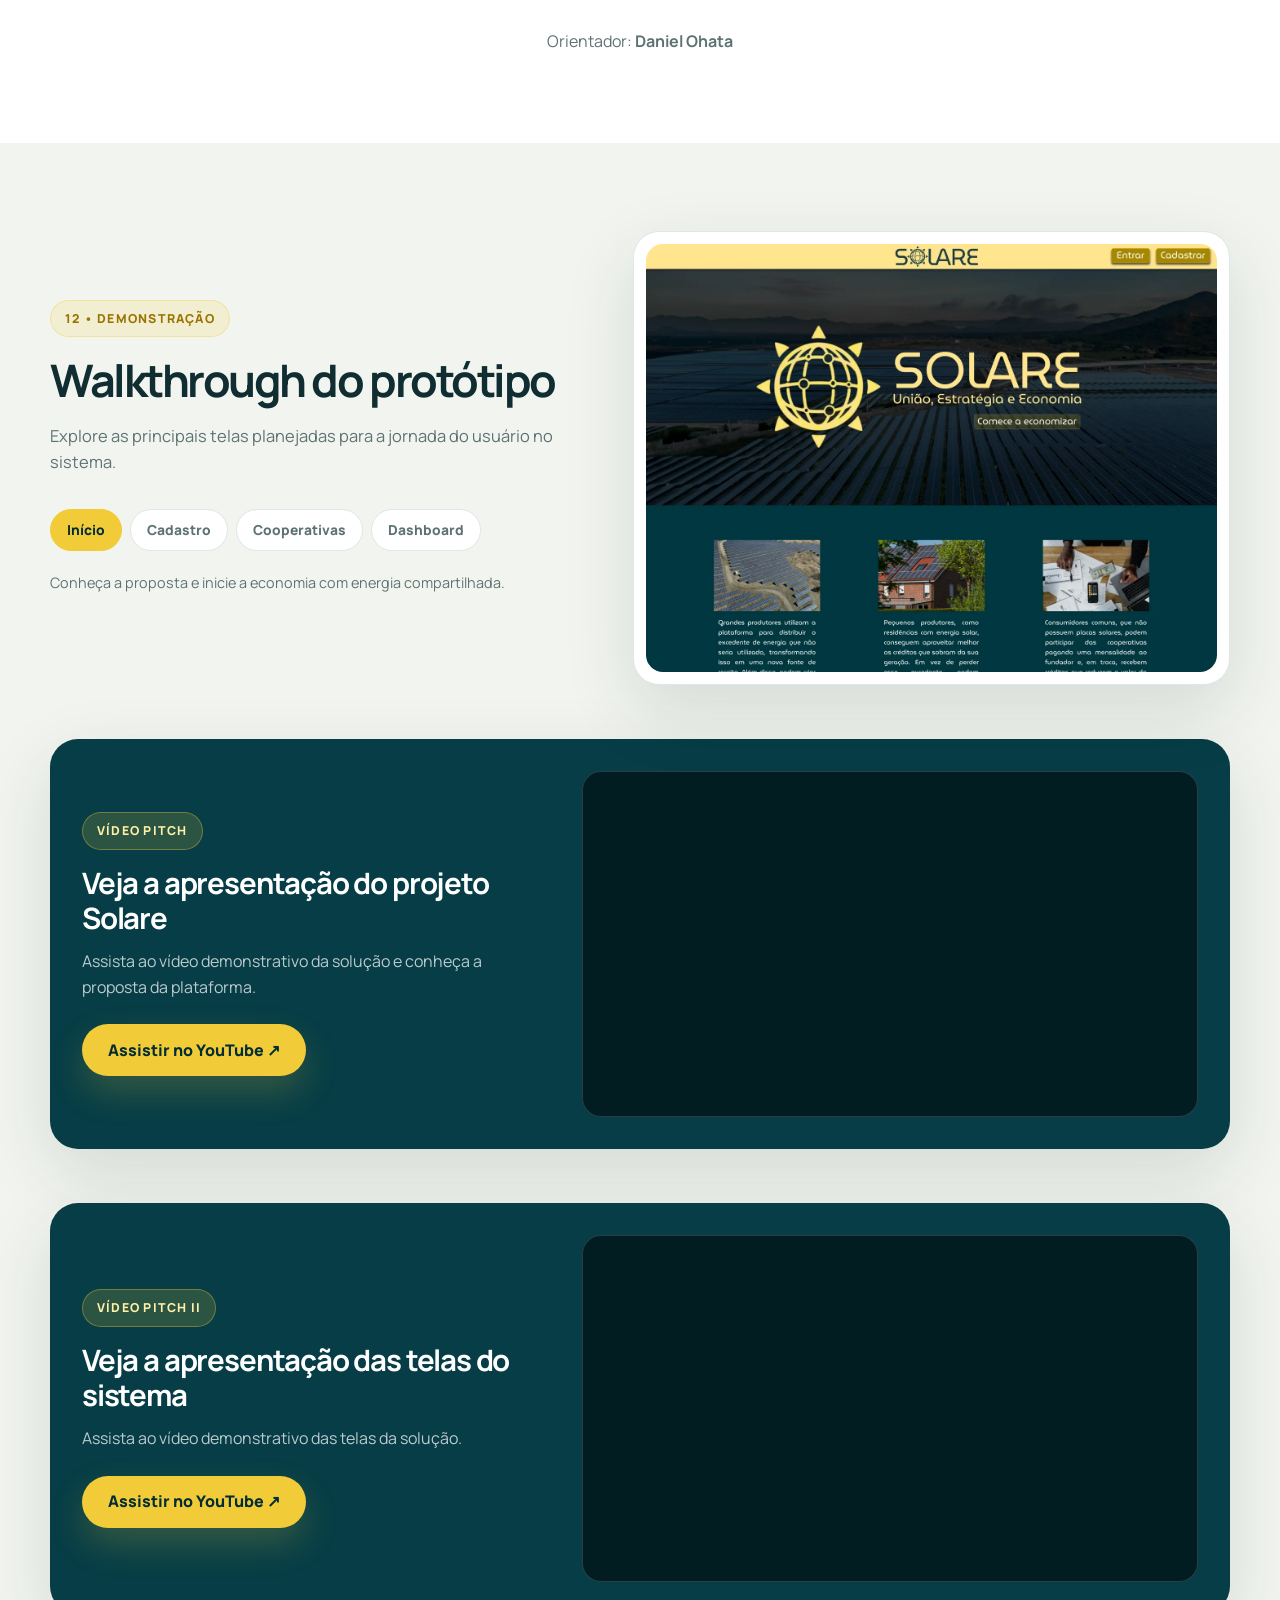
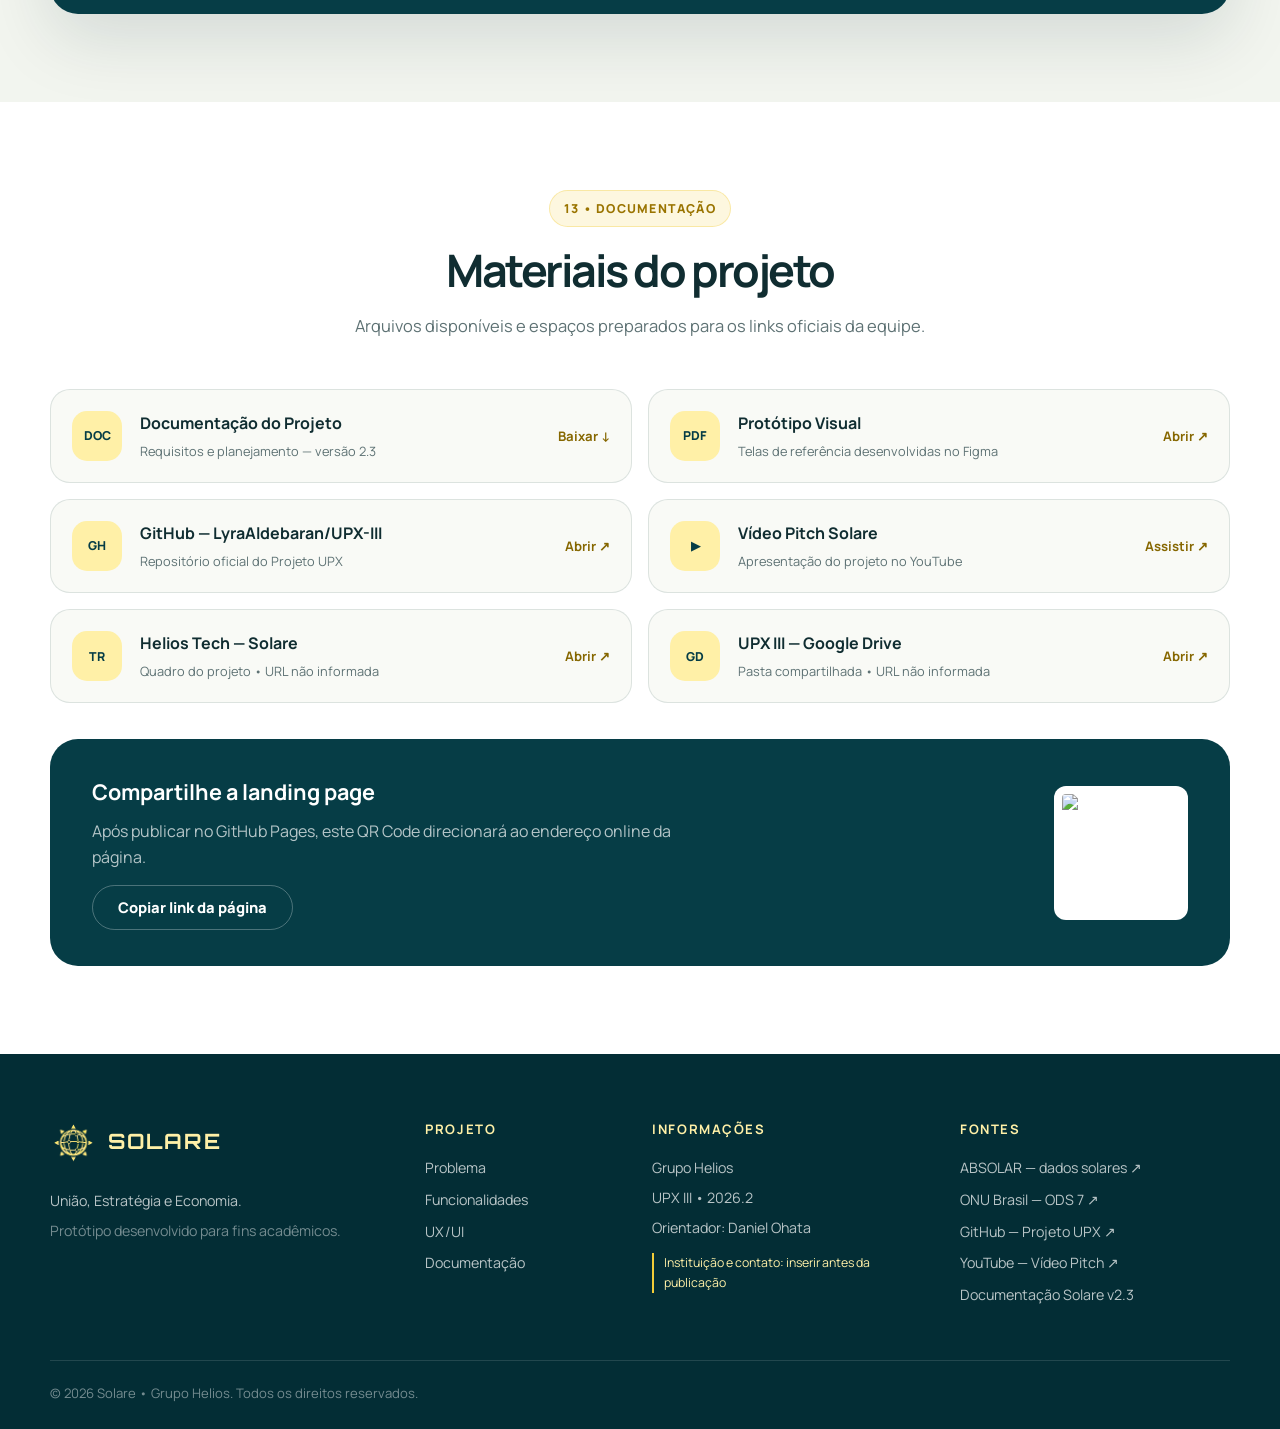
==== commit d2e37c7c: "arrumando landing page" ====
--- a/docs/index.html
+++ b/docs/index.html
@@ -396,6 +396,23 @@
           <iframe
             src="https://www.youtube-nocookie.com/embed/hnmsKJudiMI"
             title="Vídeo Pitch Solare"
+            loading="lazy"
+            allow="accelerometer; autoplay; clipboard-write; encrypted-media; gyroscope; picture-in-picture; web-share"
+            referrerpolicy="strict-origin-when-cross-origin"
+            allowfullscreen></iframe>
+        </div>
+      </div>
+      <div class="container video-showcase reveal">
+        <div class="video-copy">
+          <span class="eyebrow">Vídeo pitch II</span>
+          <h3>Veja a apresentação das telas do sistema</h3>
+          <p>Assista ao vídeo demonstrativo das telas da solução.</p>
+          <a class="button primary" href="https://youtu.be/z32M9jou4Yc" target="_blank" rel="noopener">Assistir no YouTube ↗</a>
+        </div>
+        <div class="video-frame">
+          <iframe
+            src="https://www.youtube-nocookie.com/embed/z32M9jou4Yc"
+            title="Vídeo Pitch telas Solare"
             loading="lazy"
             allow="accelerometer; autoplay; clipboard-write; encrypted-media; gyroscope; picture-in-picture; web-share"
             referrerpolicy="strict-origin-when-cross-origin"
